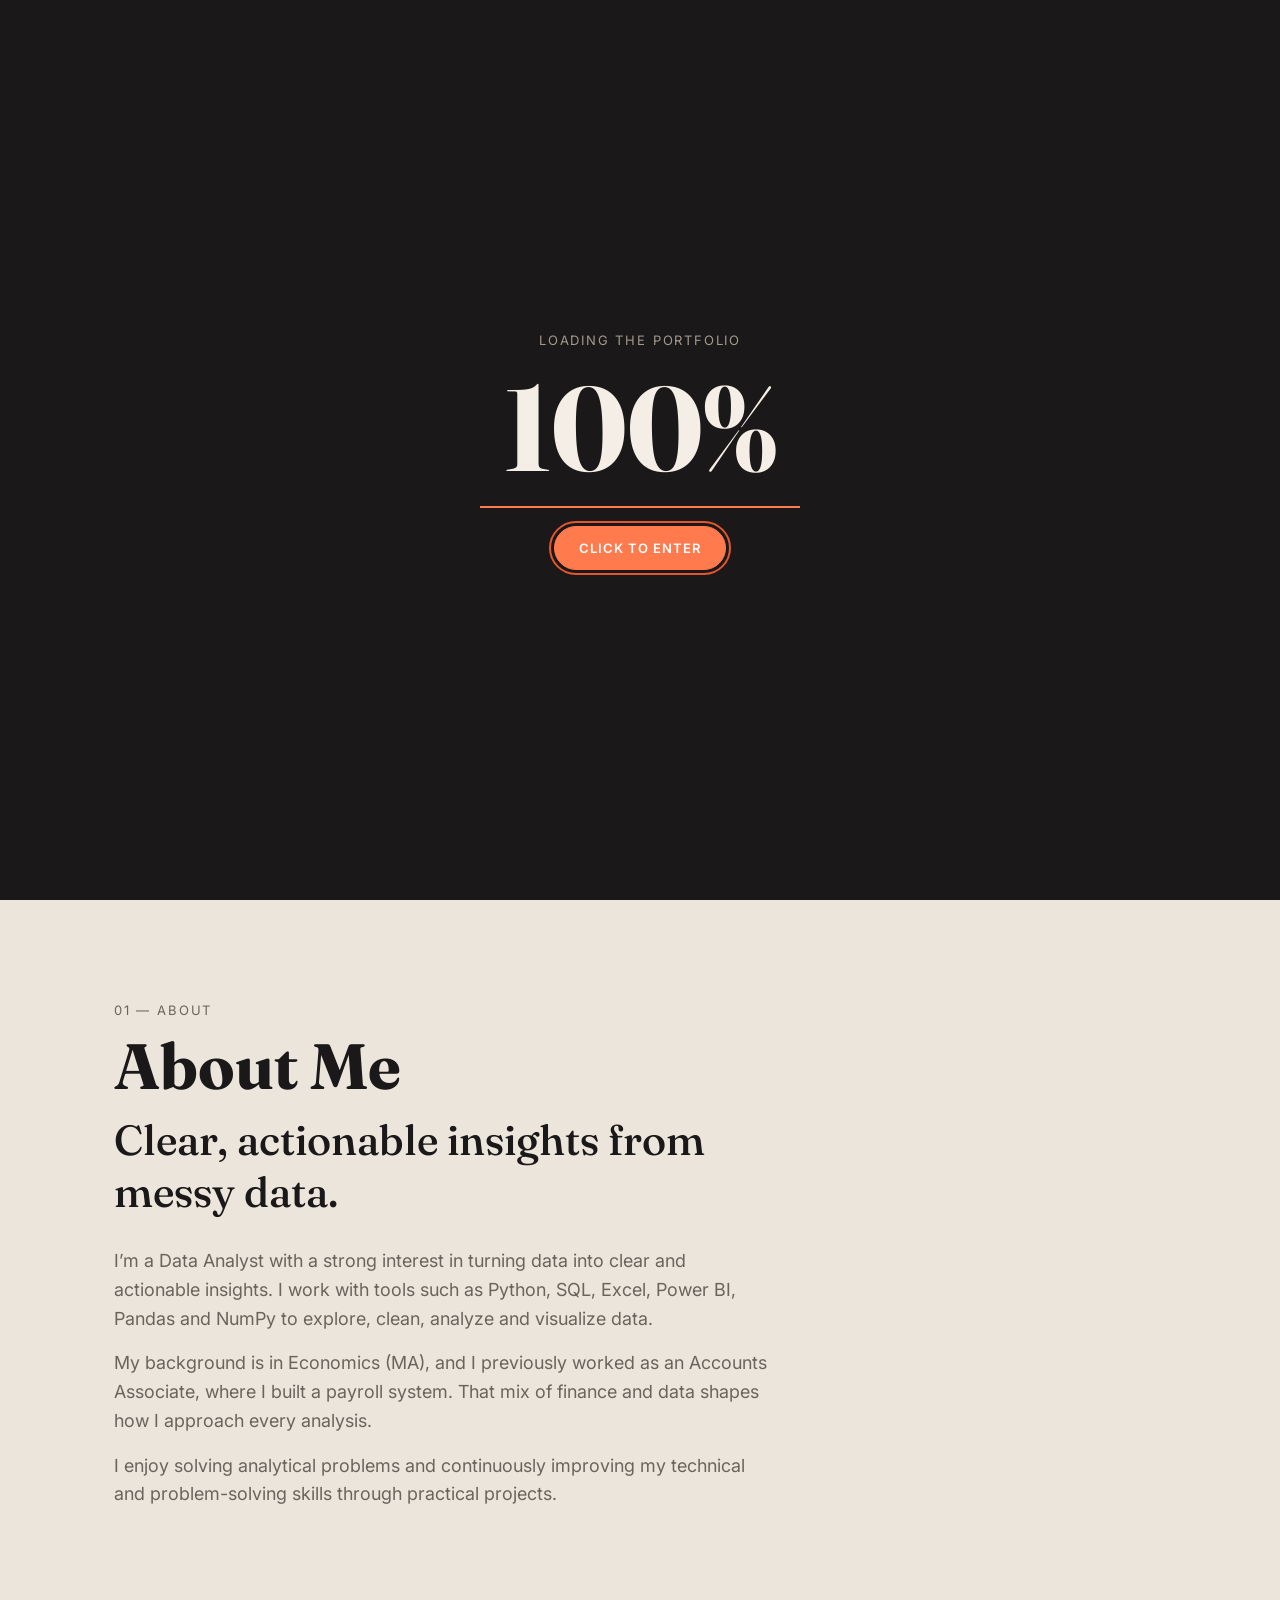
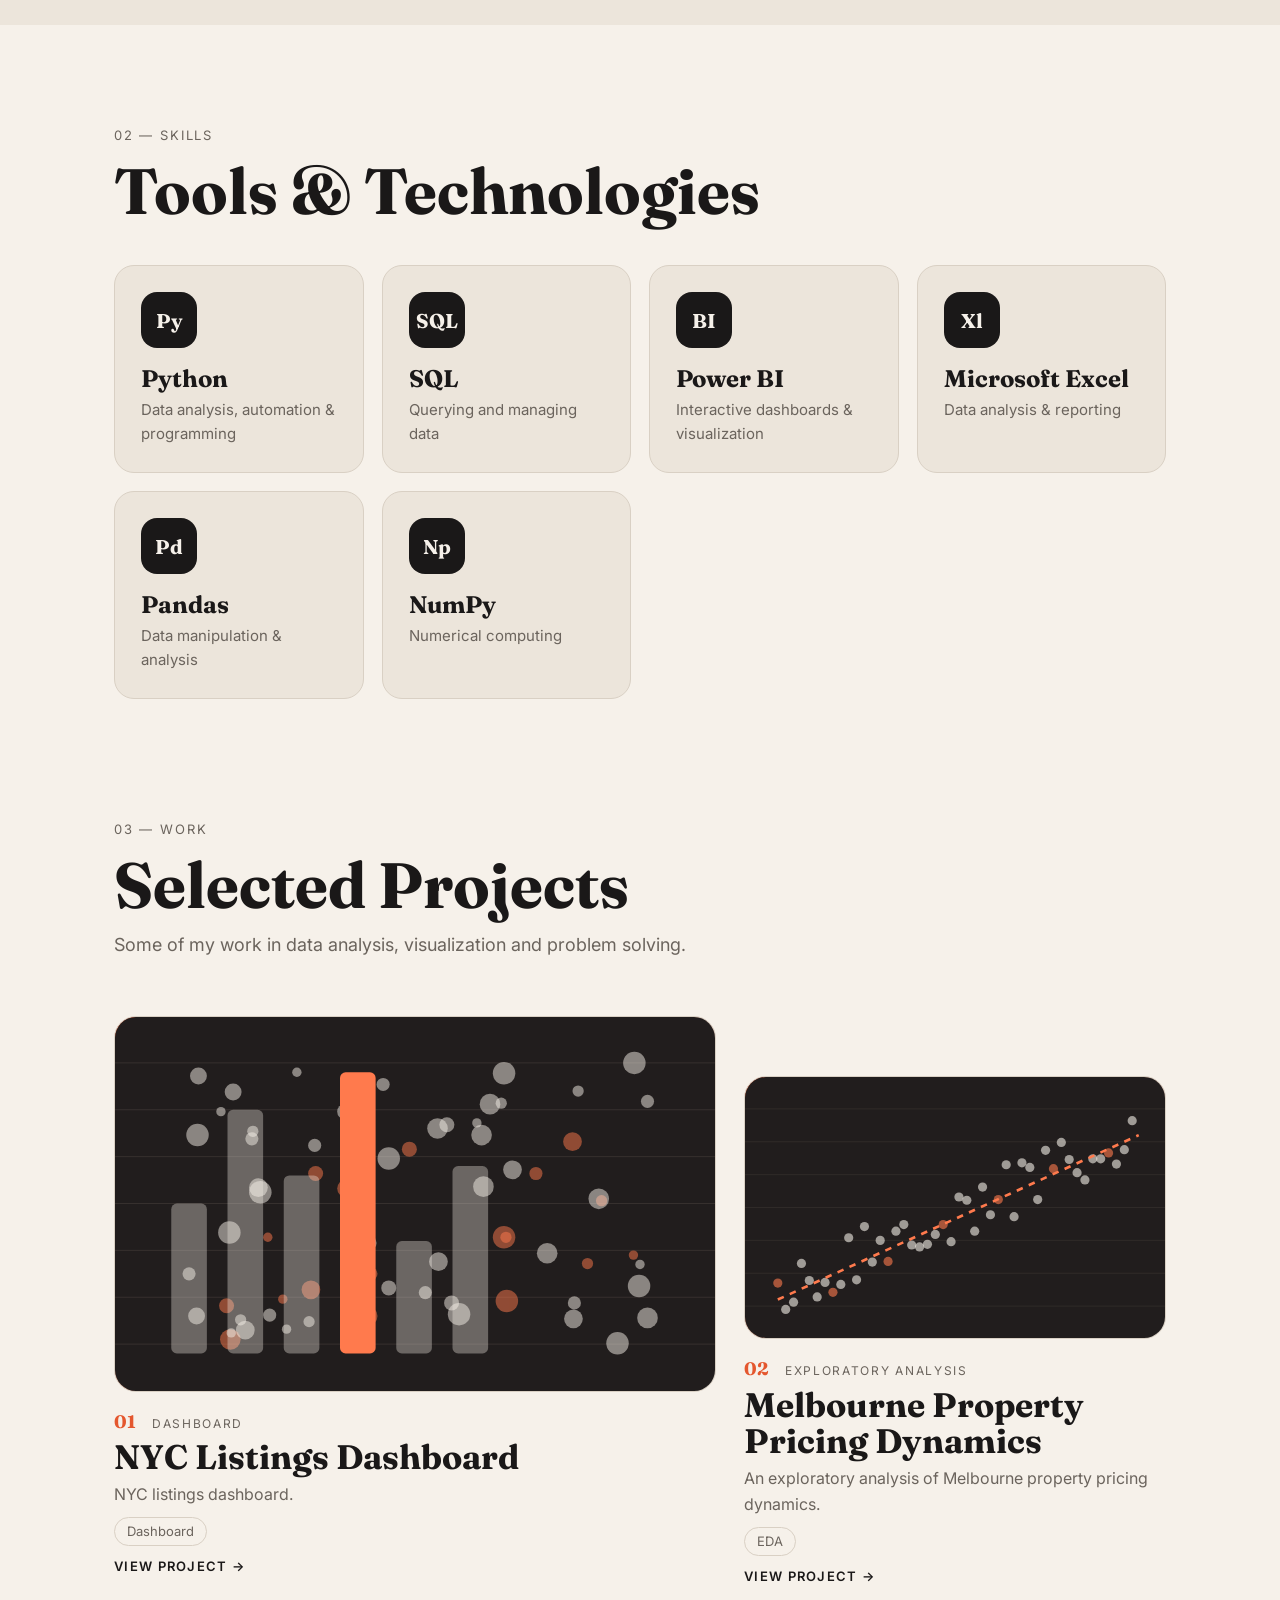
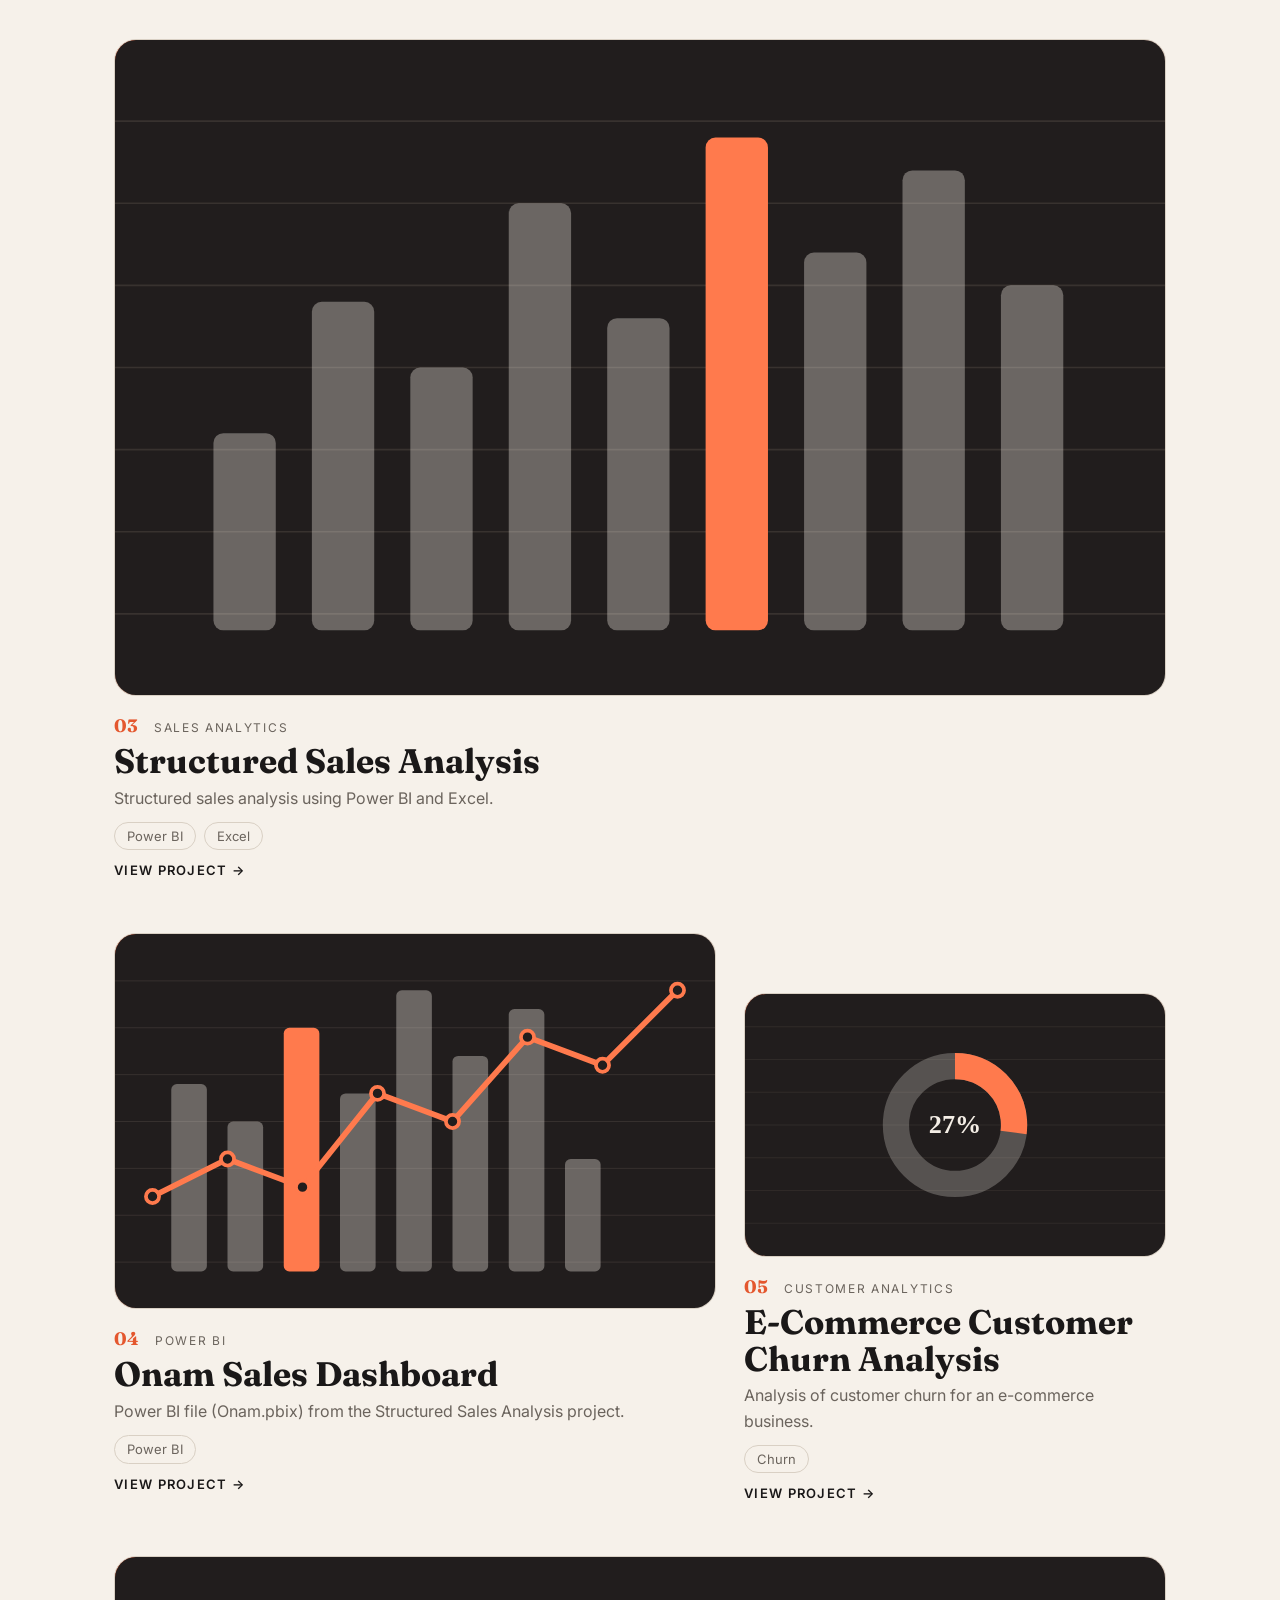
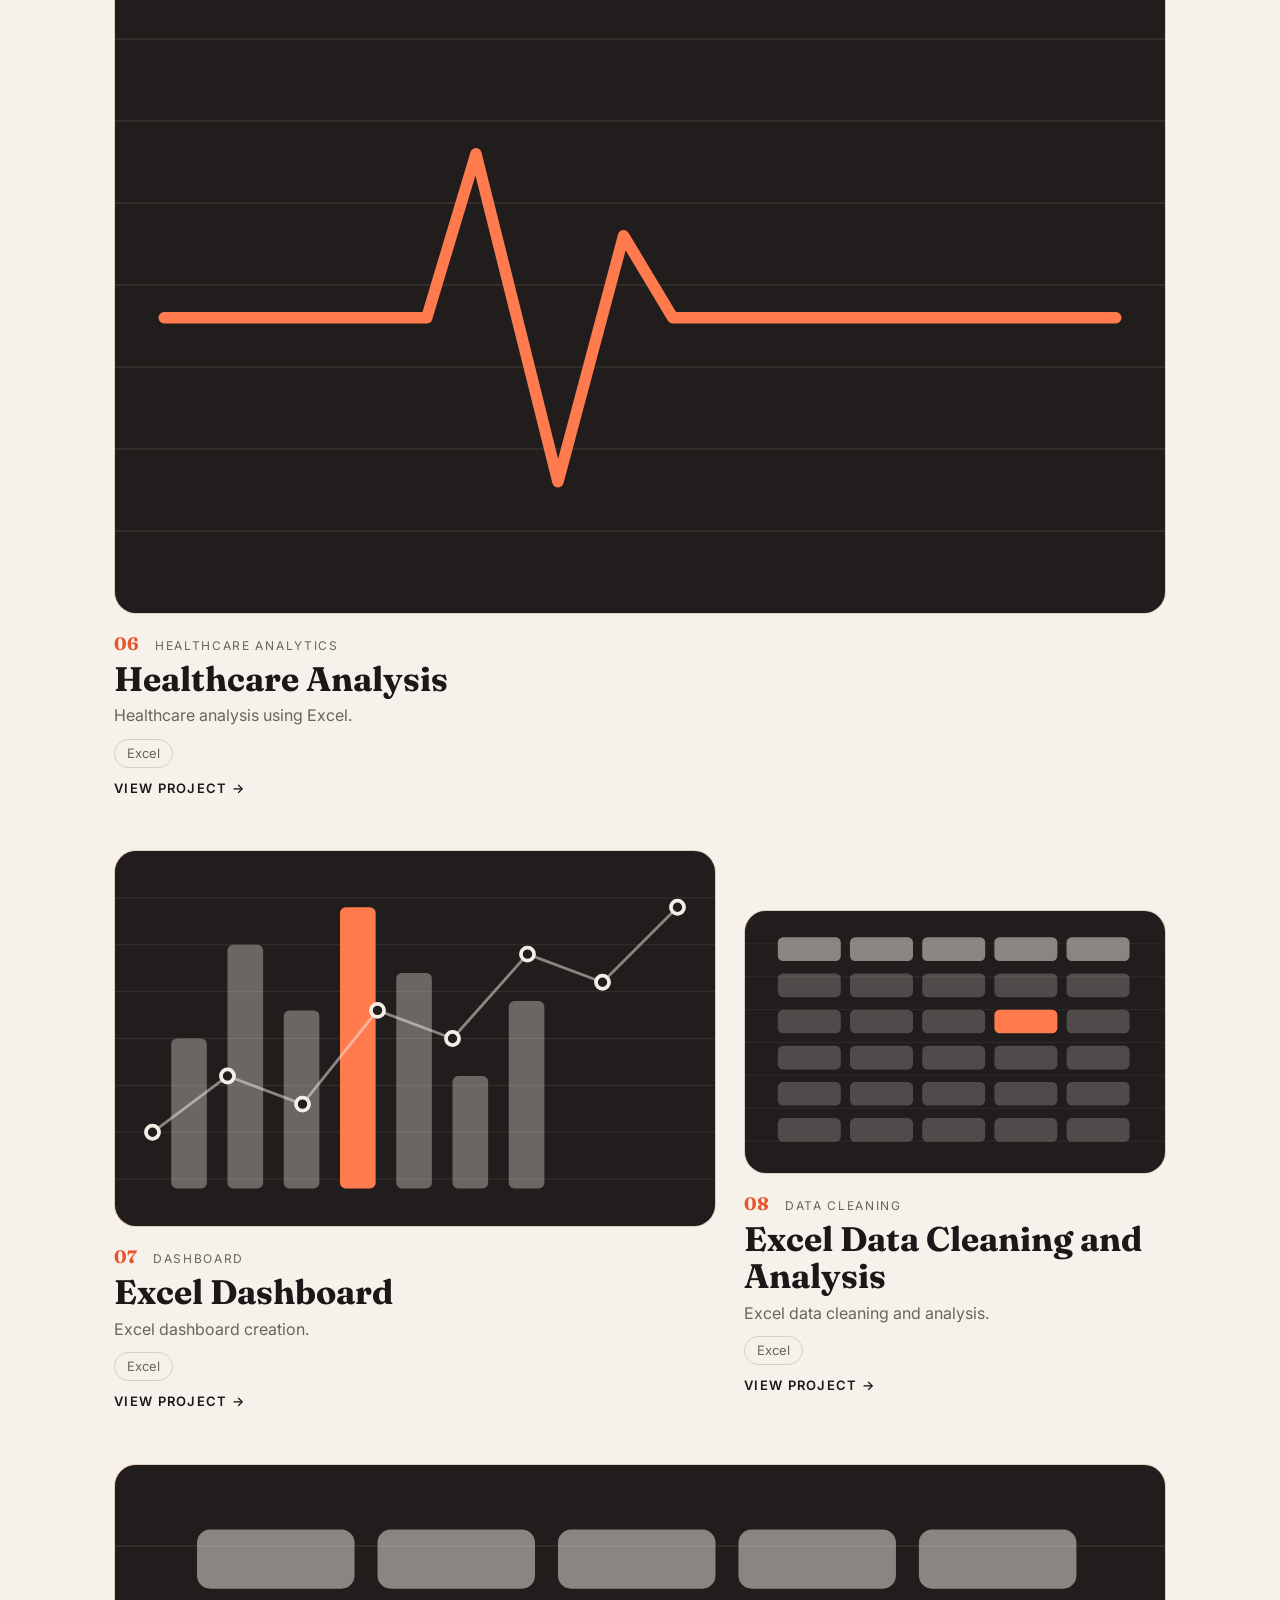
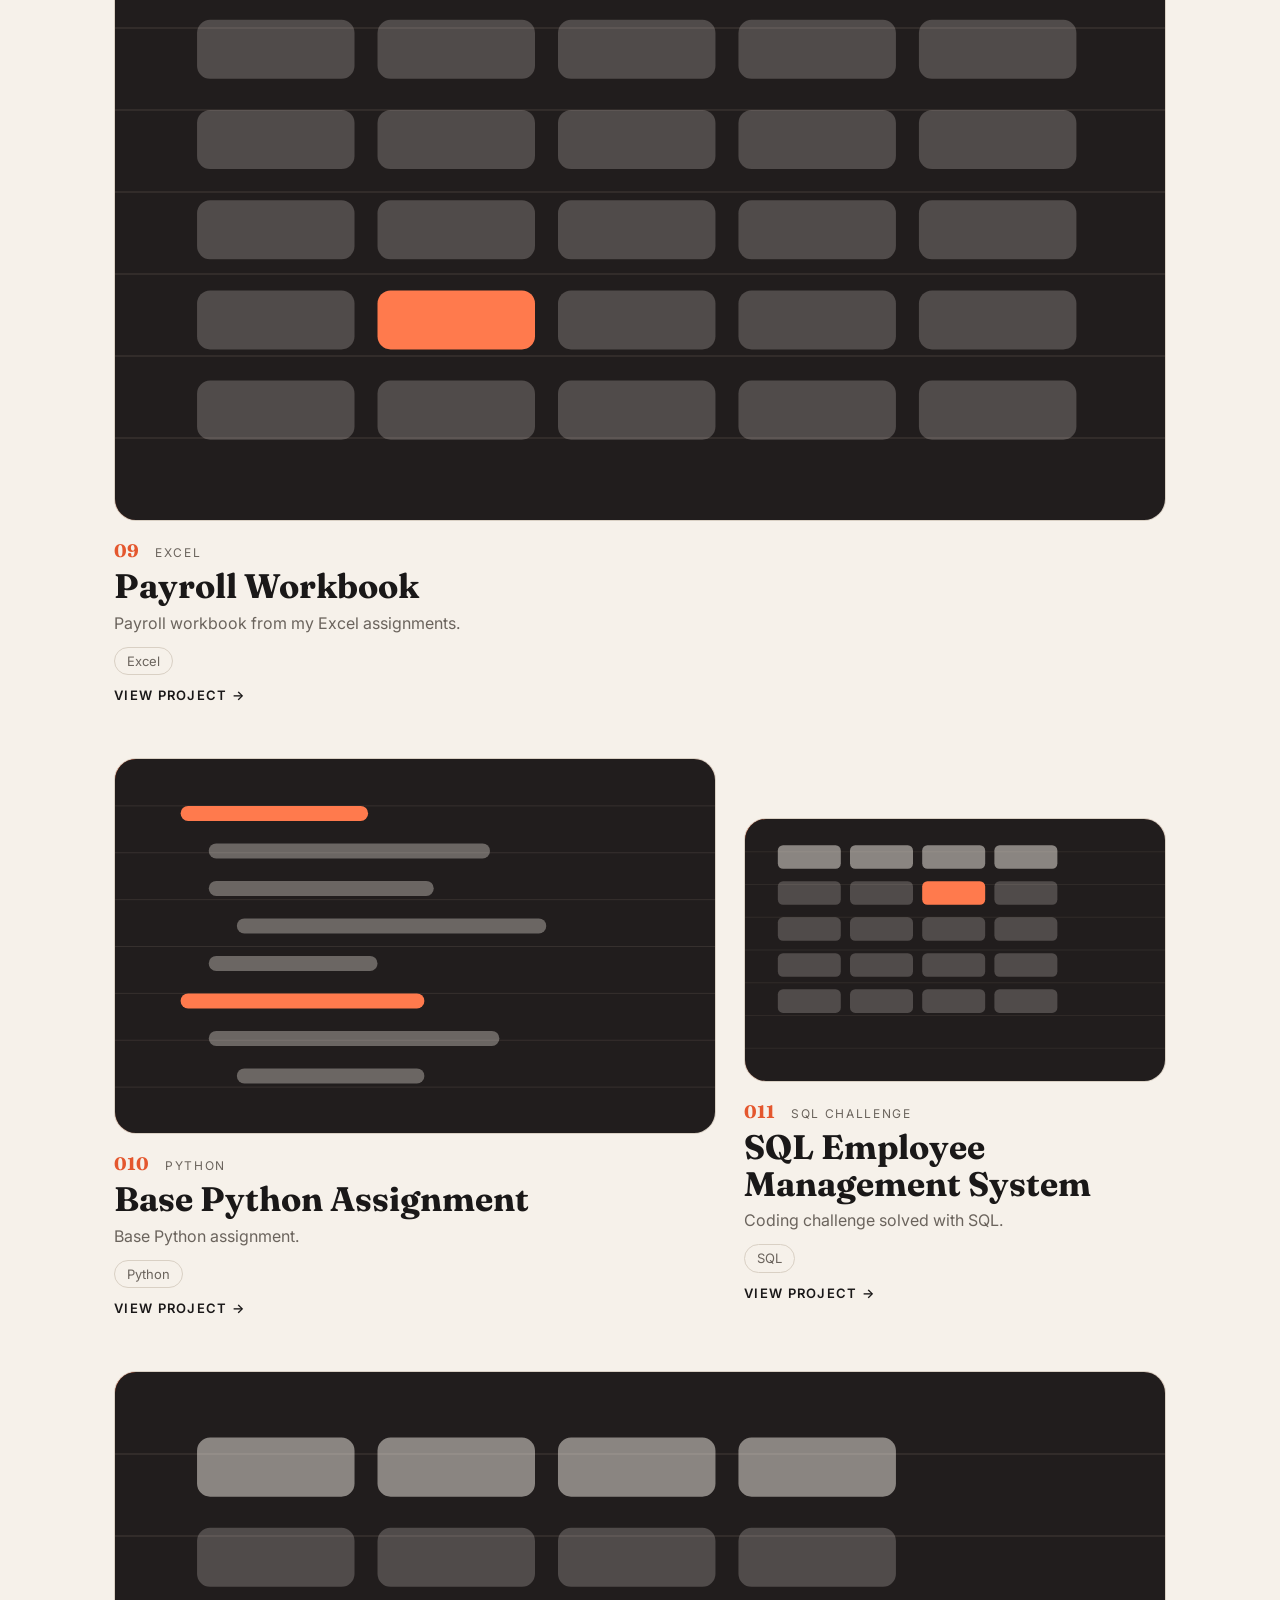
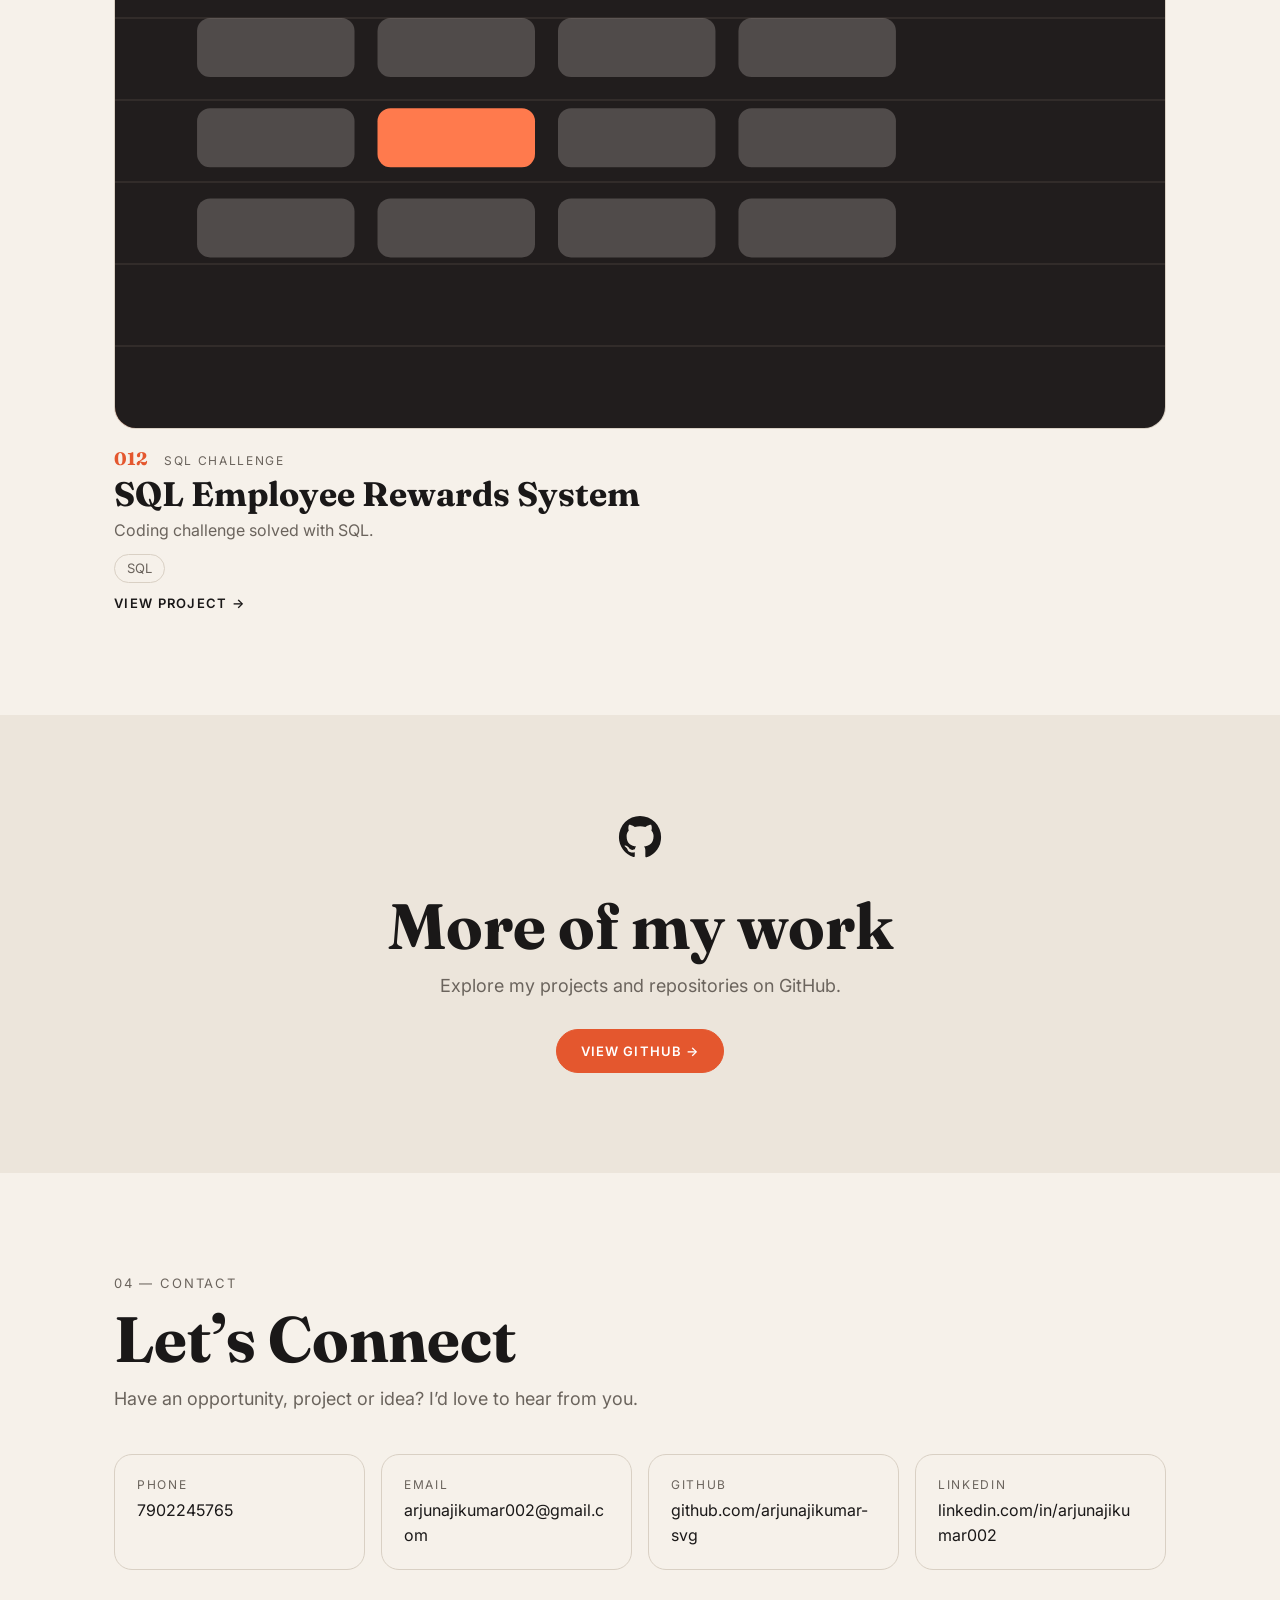
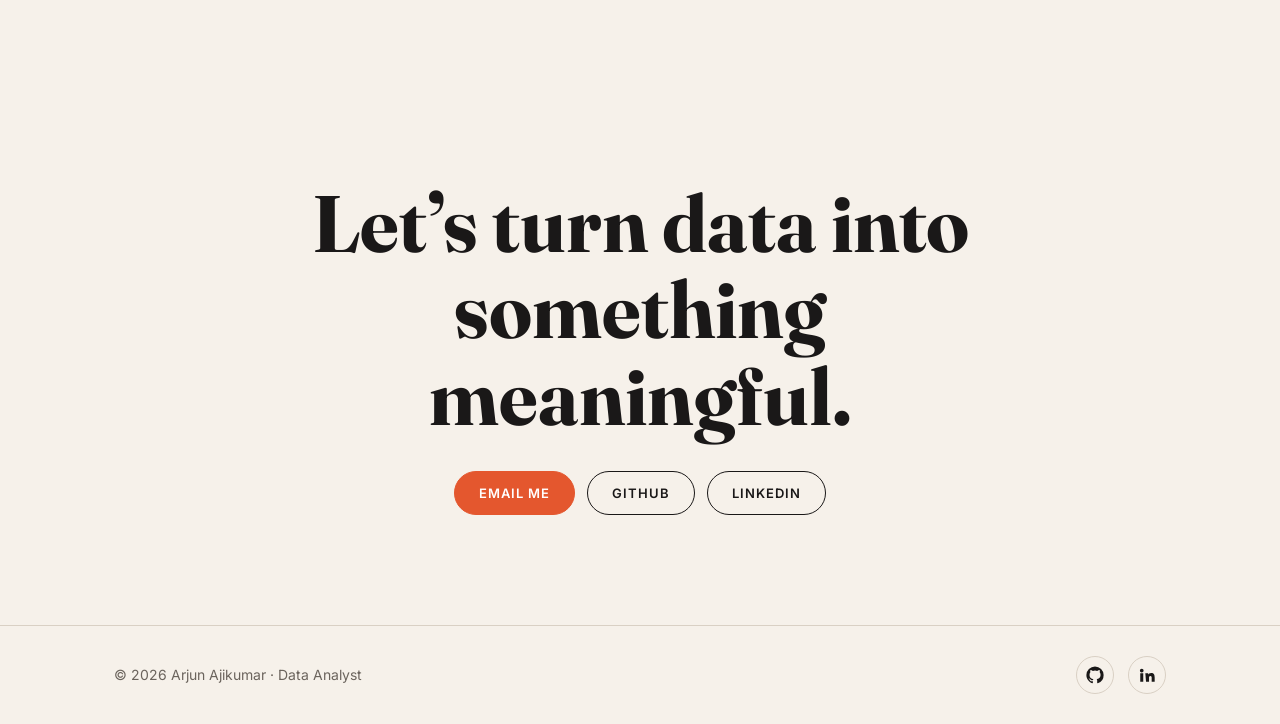
==== index.html @ b13728b6 "Add files via upload" ====
<!DOCTYPE html>
<html lang="en">
<head>
<meta charset="utf-8">
<meta name="viewport" content="width=device-width, initial-scale=1, viewport-fit=cover">
<title>Arjun Ajikumar — Data Analyst</title>
<meta name="description" content="Arjun Ajikumar is a Data Analyst turning data into meaningful insights with Python, SQL, Power BI, Excel, Pandas and NumPy.">
<meta property="og:title" content="Arjun Ajikumar — Data Analyst">
<meta property="og:description" content="Turning data into meaningful insights and smarter decisions.">
<meta property="og:type" content="profile">
<meta name="theme-color" content="#1A1818">
<link rel="stylesheet" href="https://fonts.googleapis.com/css2?family=Fraunces:opsz,wght@9..144,500;9..144,700&family=Inter:wght@400;500;600&display=swap">
<link rel="stylesheet" href="css/style.css">
</head>
<body>
<a class="skip" href="#main">Skip to content</a>

<div id="loader" role="status">
  <div class="eyebrow" style="color:#a39a8f">Loading the portfolio</div>
  <div class="pct"><span id="pct">0</span>%</div>
  <div class="bar"><i id="bar"></i></div>
  <button class="btn" id="enter" type="button">Click to enter</button>
</div>

<header class="top" id="hd">
  <a class="logo" href="#home" aria-label="Arjun Ajikumar, home">AA<b>.</b></a>
  <nav class="dn" aria-label="Main">
    <a href="#home">Home</a><a href="#about">About</a><a href="#skills">Skills</a><a href="#projects">Projects</a><a href="#contact">Contact</a>
  </nav>
  <button class="menu-btn" id="mOpen" aria-expanded="false" aria-controls="menu">Menu</button>
</header>

<div id="menu" aria-hidden="true">
  <button class="menu-btn mc" id="mClose">Close</button>
  <nav aria-label="Mobile">
    <a href="#home">Home</a><a href="#about">About</a><a href="#skills">Skills</a><a href="#projects">Projects</a><a href="#contact">Contact</a>
  </nav>
  <div class="mt">Local time <span id="lt">—</span> · Open to opportunities</div>
</div>

<main id="main">
<section class="hero wrap" id="home">
  <div>
    <span class="tag"><i class="dot"></i>Open to opportunities</span>
    <h1>ARJUN<br>AJIKUMAR</h1>
    <div class="role">DATA ANALYST</div>
    <div class="tl">Turning data into meaningful insights and smarter decisions.</div>
    <p class="in">I’m Arjun Ajikumar, a passionate Data Analyst focused on transforming raw data into meaningful insights. I enjoy working with data, discovering patterns, creating visualizations, and solving real-world problems using analytical tools and Python.</p>
    <div class="cta-row"><a class="btn p" href="#projects">View my projects</a><a class="btn" href="#contact">Let’s connect</a></div>
  </div>
  <div class="ph" id="ph"><div class="img" id="phimg" role="img" aria-label="Profile photo of Arjun Ajikumar">AA</div></div>
</section>

<section class="sec about" id="about"><div class="wrap rv">
  <div class="eyebrow">01 — About</div>
  <h2>About Me</h2>
  <div class="big">Clear, actionable insights from messy data.</div>
  <p>I’m a Data Analyst with a strong interest in turning data into clear and actionable insights. I work with tools such as Python, SQL, Excel, Power BI, Pandas and NumPy to explore, clean, analyze and visualize data.</p>
  <p>My background is in Economics (MA), and I previously worked as an Accounts Associate, where I built a payroll system. That mix of finance and data shapes how I approach every analysis.</p>
  <p>I enjoy solving analytical problems and continuously improving my technical and problem-solving skills through practical projects.</p>
</div></section>

<section class="sec" id="skills"><div class="wrap">
  <div class="rv"><div class="eyebrow">02 — Skills</div><h2>Tools &amp; Technologies</h2></div>
  <div class="grid">
    <article class="tool rv"><div class="ic">Py</div><h3>Python</h3><p>Data analysis, automation &amp; programming</p></article>
    <article class="tool rv"><div class="ic">SQL</div><h3>SQL</h3><p>Querying and managing data</p></article>
    <article class="tool rv"><div class="ic">BI</div><h3>Power BI</h3><p>Interactive dashboards &amp; visualization</p></article>
    <article class="tool rv"><div class="ic">Xl</div><h3>Microsoft Excel</h3><p>Data analysis &amp; reporting</p></article>
    <article class="tool rv"><div class="ic">Pd</div><h3>Pandas</h3><p>Data manipulation &amp; analysis</p></article>
    <article class="tool rv"><div class="ic">Np</div><h3>NumPy</h3><p>Numerical computing</p></article>
  </div>
</div></section>

<section class="sec" id="projects" style="padding-top:20px"><div class="wrap">
  <div class="rv"><div class="eyebrow">03 — Work</div><h2>Selected Projects</h2><p class="sub">Some of my work in data analysis, visualization and problem solving.</p></div>
  <div class="projects" id="pgrid"></div>
</div></section>

<section class="sec gh" id="github"><div class="wrap rv">
  <svg viewBox="0 0 24 24" aria-hidden="true"><path d="M12 .5A11.5 11.5 0 0 0 .5 12c0 5.08 3.29 9.39 7.86 10.91.58.1.79-.25.79-.56v-2c-3.2.7-3.88-1.37-3.88-1.37-.52-1.33-1.28-1.69-1.28-1.69-1.05-.71.08-.7.08-.7 1.16.08 1.77 1.19 1.77 1.19 1.03 1.77 2.7 1.26 3.36.96.1-.75.4-1.26.73-1.55-2.55-.29-5.24-1.28-5.24-5.69 0-1.26.45-2.28 1.19-3.09-.12-.29-.52-1.46.11-3.05 0 0 .97-.31 3.17 1.18a11 11 0 0 1 5.77 0c2.2-1.49 3.17-1.18 3.17-1.18.63 1.59.23 2.76.11 3.05.74.81 1.19 1.83 1.19 3.09 0 4.42-2.7 5.39-5.26 5.68.41.36.78 1.06.78 2.14v3.17c0 .31.21.67.8.56A11.5 11.5 0 0 0 23.5 12 11.5 11.5 0 0 0 12 .5z"/></svg>
  <h2>More of my work</h2>
  <p class="sub">Explore my projects and repositories on GitHub.</p>
  <a class="btn p" data-gh target="_blank" rel="noopener" href="#">View GitHub →</a>
</div></section>

<section class="sec" id="contact"><div class="wrap">
  <div class="rv"><div class="eyebrow">04 — Contact</div><h2>Let’s Connect</h2><p class="sub">Have an opportunity, project or idea? I’d love to hear from you.</p></div>
  <div class="clist rv">
    <a href="tel:+917902245765"><small>Phone</small>7902245765</a>
    <a href="mailto:arjunajikumar002@gmail.com"><small>Email</small>arjunajikumar002@gmail.com</a>
    <a data-gh target="_blank" rel="noopener" href="#"><small>GitHub</small><span data-ghtxt>GitHub profile</span></a>
    <a data-li target="_blank" rel="noopener" href="#"><small>LinkedIn</small><span data-litxt>LinkedIn profile</span></a>
  </div>
</div></section>

<section class="big-cta wrap rv">
  <h2>Let’s turn data into something meaningful.</h2>
  <div class="cta-row"><a class="btn p" href="mailto:arjunajikumar002@gmail.com">Email me</a><a class="btn" data-gh target="_blank" rel="noopener" href="#">GitHub</a><a class="btn" data-li target="_blank" rel="noopener" href="#">LinkedIn</a></div>
</section>
</main>

<footer><div class="wrap">
  <span>© 2026 Arjun Ajikumar · Data Analyst</span>
  <div class="soc">
    <a data-gh target="_blank" rel="noopener" href="#" aria-label="GitHub"><svg viewBox="0 0 24 24" aria-hidden="true"><path d="M12 .5A11.5 11.5 0 0 0 .5 12c0 5.08 3.29 9.39 7.86 10.91.58.1.79-.25.79-.56v-2c-3.2.7-3.88-1.37-3.88-1.37-.52-1.33-1.28-1.69-1.28-1.69-1.05-.71.08-.7.08-.7 1.16.08 1.77 1.19 1.77 1.19 1.03 1.77 2.7 1.26 3.36.96.1-.75.4-1.26.73-1.55-2.55-.29-5.24-1.28-5.24-5.69 0-1.26.45-2.28 1.19-3.09-.12-.29-.52-1.46.11-3.05 0 0 .97-.31 3.17 1.18a11 11 0 0 1 5.77 0c2.2-1.49 3.17-1.18 3.17-1.18.63 1.59.23 2.76.11 3.05.74.81 1.19 1.83 1.19 3.09 0 4.42-2.7 5.39-5.26 5.68.41.36.78 1.06.78 2.14v3.17c0 .31.21.67.8.56A11.5 11.5 0 0 0 23.5 12 11.5 11.5 0 0 0 12 .5z"/></svg></a>
    <a data-li target="_blank" rel="noopener" href="#" aria-label="LinkedIn"><svg viewBox="0 0 24 24" aria-hidden="true"><path d="M4.98 3.5a2.5 2.5 0 1 1 0 5 2.5 2.5 0 0 1 0-5zM3 9.75h4V21H3zM9.75 9.75h3.83v1.54h.06c.53-1 1.84-2.07 3.79-2.07 4.05 0 4.8 2.67 4.8 6.13V21h-4v-4.9c0-1.17 0-2.67-1.63-2.67-1.63 0-1.88 1.27-1.88 2.58V21h-4z"/></svg></a>
  </div>
</div></footer>

<script src="js/config.js"></script>
<script src="js/main.js"></script>
</body>
</html>
---- css/style.css ----
:root{--bg:#f6f1ea;--bg2:#ece5db;--fg:#1a1818;--mute:#6b645d;--line:#d9d0c4;--acc:#e4572e;--serif:"Fraunces",Georgia,serif;--sans:"Inter",system-ui,-apple-system,"Segoe UI",sans-serif;box-sizing:border-box;padding-top:env(safe-area-inset-top,0px);padding-bottom:env(safe-area-inset-bottom,0px)}
@media(prefers-color-scheme:dark){:root:not([data-theme="light"]){--bg:#1a1818;--bg2:#242020;--fg:#f4eee6;--mute:#a39a8f;--line:#38322f;--acc:#ff7a4d}}
:root[data-theme="dark"]{--bg:#1a1818;--bg2:#242020;--fg:#f4eee6;--mute:#a39a8f;--line:#38322f;--acc:#ff7a4d}
*,*::before,*::after{box-sizing:border-box}
html{height:100%;scroll-behavior:smooth;scroll-padding-top:calc(env(safe-area-inset-top,0px) + 70px)}
body{margin:0;background:var(--bg);color:var(--fg);font:400 16px/1.6 var(--sans);-webkit-font-smoothing:antialiased}
body::before{content:"";position:fixed;inset:0 0 auto;height:env(safe-area-inset-top,0px);background:var(--bg);z-index:60}
a{color:inherit;text-decoration:none}
h1,h2,h3{font-family:var(--serif);font-weight:700;line-height:1.08;margin:0}
.wrap{max-width:1100px;margin:0 auto;padding:0 24px}
.skip{position:absolute;left:-999px;top:8px;background:var(--acc);color:#fff;padding:8px 14px;border-radius:8px;z-index:300}
.skip:focus{left:8px}
:focus-visible{outline:2px solid var(--acc);outline-offset:3px}
.btn{display:inline-flex;align-items:center;gap:8px;padding:13px 24px;border-radius:99px;border:1px solid var(--fg);font:600 13px var(--sans);letter-spacing:.08em;text-transform:uppercase;cursor:pointer;background:transparent;color:var(--fg);transition:.25s}
.btn.p{background:var(--acc);border-color:var(--acc);color:#fff}
.btn:hover{transform:translateY(-2px)}
.eyebrow{font-size:13px;letter-spacing:.14em;text-transform:uppercase;color:var(--mute)}
.sec{padding:100px 0}
.sec h2{font-size:clamp(34px,6vw,64px);margin:10px 0 12px}
.sub{color:var(--mute);max-width:56ch;font-size:18px;margin:0}
/* loader */
#loader{position:fixed;inset:0;background:#1a1818;color:#f4eee6;z-index:200;display:flex;flex-direction:column;align-items:center;justify-content:center;gap:18px;transition:transform .9s cubic-bezier(.77,0,.18,1)}
#loader.out{transform:translateY(-100%)}
#loader .pct{font:700 clamp(56px,14vw,120px)/1 var(--serif)}
#loader .bar{width:min(320px,70vw);height:2px;background:#38322f}
#loader .bar i{display:block;height:100%;width:0;background:#ff7a4d}
#enter{opacity:0;pointer-events:none;transition:.4s;background:#ff7a4d;border-color:#ff7a4d;color:#fff}
#enter.on{opacity:1;pointer-events:auto}
/* nav */
header.top{position:fixed;top:env(safe-area-inset-top,0px);left:0;right:0;z-index:50;display:flex;justify-content:space-between;align-items:center;padding:16px 24px;transition:.3s}
header.top.sc{background:color-mix(in srgb,var(--bg) 82%,transparent);backdrop-filter:blur(12px);border-bottom:1px solid var(--line)}
.logo{font:700 24px var(--serif)}.logo b{color:var(--acc)}
.dn{display:flex;gap:28px;font-size:14px;font-weight:500}
.dn a{position:relative;padding:4px 0}
.dn a::after{content:"";position:absolute;left:0;bottom:0;height:2px;width:0;background:var(--acc);transition:.3s}
.dn a:hover::after{width:100%}
.menu-btn{display:none;background:none;border:1px solid var(--line);color:var(--fg);border-radius:99px;padding:8px 18px;font:600 14px var(--sans);cursor:pointer}
#menu{position:fixed;inset:0;background:var(--bg2);z-index:70;display:flex;flex-direction:column;justify-content:center;padding:80px 24px;clip-path:circle(0 at 100% 0);transition:clip-path .7s cubic-bezier(.77,0,.18,1);visibility:hidden}
#menu.open{clip-path:circle(150% at 100% 0);visibility:visible}
#menu nav{display:flex;flex-direction:column;gap:4px}
#menu nav a{font:700 clamp(38px,10vw,64px)/1.15 var(--serif);transition:.25s}
#menu nav a:hover{color:var(--acc);padding-left:12px}
#menu .mc{position:absolute;top:calc(env(safe-area-inset-top,0px) + 16px);right:24px;display:inline-block}
#menu .mt{margin-top:32px;color:var(--mute);font-size:14px}
@media(max-width:760px){.dn{display:none}.menu-btn{display:inline-block}}
/* hero */
.hero{min-height:100svh;display:grid;grid-template-columns:1.15fr .85fr;gap:40px;align-items:center;padding-top:110px;padding-bottom:60px}
.hero .tag{display:inline-block;border:1px solid var(--line);border-radius:99px;padding:6px 14px;font-size:13px;color:var(--mute);margin-bottom:22px}
.dot{display:inline-block;width:8px;height:8px;border-radius:50%;background:#3ecf6e;margin-right:8px;box-shadow:0 0 0 4px rgba(62,207,110,.2)}
.hero h1{font-size:clamp(44px,8.5vw,96px);letter-spacing:-.02em}
.hero .role{font:600 14px var(--sans);letter-spacing:.3em;color:var(--acc);margin:16px 0 18px}
.hero .tl{font:500 clamp(20px,3vw,28px)/1.3 var(--serif);max-width:24ch;margin-bottom:16px}
.hero p.in{color:var(--mute);max-width:52ch;margin:0 0 28px}
.cta-row{display:flex;gap:12px;flex-wrap:wrap}
.ph{justify-self:center;width:min(380px,78vw);aspect-ratio:1;border-radius:50%;padding:10px;border:1px solid var(--line);position:relative;will-change:transform}
.ph::after{content:"";position:absolute;inset:-16px;border-radius:50%;border:1px dashed var(--acc);opacity:.5;animation:spin 40s linear infinite}
.ph .img{width:100%;height:100%;border-radius:50%;overflow:hidden;background:radial-gradient(circle at 50% 30%,var(--acc),transparent 75%),var(--bg2);display:flex;align-items:center;justify-content:center;font:700 clamp(70px,16vw,130px) var(--serif);box-shadow:0 30px 60px -30px rgba(0,0,0,.4)}
.ph img{width:100%;height:100%;object-fit:cover;display:block}
@keyframes spin{to{transform:rotate(360deg)}}
@media(max-width:860px){.hero{grid-template-columns:1fr;text-align:center;padding-top:100px}.hero .tl,.hero p.in{margin-left:auto;margin-right:auto}.cta-row{justify-content:center}.ph{order:-1;width:min(260px,64vw)}}
/* about */
.about{background:var(--bg2)}
.about .big{font:500 clamp(24px,4vw,42px)/1.25 var(--serif);max-width:26ch;margin:14px 0 28px}
.about p{color:var(--mute);max-width:60ch;font-size:18px;margin:0 0 16px}
/* tools */
.grid{display:grid;grid-template-columns:repeat(auto-fit,minmax(230px,1fr));gap:18px;margin-top:40px}
.tool{border:1px solid var(--line);border-radius:20px;padding:26px;background:var(--bg2);transition:.35s;position:relative;overflow:hidden}
.tool:hover{transform:translateY(-8px);border-color:var(--acc);box-shadow:0 24px 40px -24px rgba(0,0,0,.35)}
.tool .ic{width:56px;height:56px;border-radius:16px;background:var(--fg);color:var(--bg);display:flex;align-items:center;justify-content:center;font:700 20px var(--serif);margin-bottom:18px;transition:.35s}
.tool:hover .ic{background:var(--acc);color:#fff;transform:rotate(-8deg) scale(1.06)}
.tool h3{font-size:24px}.tool p{color:var(--mute);margin:6px 0 0;font-size:15px}
/* projects */
.projects{display:grid;grid-template-columns:repeat(12,1fr);gap:50px 28px;margin-top:56px}
.pj{grid-column:span 6;display:block}
.pj:nth-child(3n+1){grid-column:span 7}.pj:nth-child(3n+2){grid-column:span 5;margin-top:60px}.pj:nth-child(3n){grid-column:span 12}
.pj .th{aspect-ratio:16/10;border-radius:22px;overflow:hidden;position:relative;background:linear-gradient(135deg,var(--acc),transparent 80%),var(--bg2);border:1px solid var(--line);transition:transform .4s}
.pj:hover .th{transform:translateY(-6px)}
.pj .th img{width:100%;height:100%;object-fit:cover;transition:transform .6s}
.pj:hover .th img{transform:scale(1.06)}
.pj .ov{position:absolute;inset:0;background:rgba(26,24,24,.55);color:#fff;display:flex;align-items:center;justify-content:center;font:600 14px var(--sans);letter-spacing:.12em;text-transform:uppercase;opacity:0;transition:.3s}
.pj:hover .ov,.pj:focus-visible .ov{opacity:1}
.pj .meta{display:flex;gap:16px;align-items:baseline;margin-top:18px}
.pj .no{font:700 18px var(--serif);color:var(--acc)}
.pj .cat{font-size:12px;letter-spacing:.14em;text-transform:uppercase;color:var(--mute)}
.pj h3{font-size:clamp(24px,3.4vw,34px);margin:6px 0}
.pj p{color:var(--mute);margin:0 0 10px;max-width:54ch}
.tags{display:flex;gap:8px;flex-wrap:wrap}
.tags span{border:1px solid var(--line);border-radius:99px;padding:3px 12px;font-size:13px;color:var(--mute)}
.pj .go{display:inline-flex;gap:8px;align-items:center;margin-top:12px;font:600 13px var(--sans);letter-spacing:.1em;text-transform:uppercase}
.empty{grid-column:1/-1;border:1px dashed var(--line);border-radius:22px;padding:50px 28px;text-align:center;color:var(--mute)}
@media(max-width:760px){.projects{gap:44px}.pj,.pj:nth-child(n){grid-column:1/-1;margin-top:0}}
/* github + contact */
.gh{background:var(--bg2);text-align:center}
.gh .sub{margin:0 auto 28px}
.gh svg,.soc svg{width:44px;height:44px;fill:currentColor;margin-bottom:14px}
.clist{display:grid;grid-template-columns:repeat(auto-fit,minmax(230px,1fr));gap:16px;margin-top:40px}
.clist a{border:1px solid var(--line);border-radius:18px;padding:20px 22px;transition:.3s;display:block;word-break:break-word}
.clist a:hover{border-color:var(--acc);transform:translateY(-4px)}
.clist small{display:block;font-size:12px;letter-spacing:.14em;text-transform:uppercase;color:var(--mute);margin-bottom:4px}
.big-cta{text-align:center;padding:110px 0}
.big-cta h2{font-size:clamp(36px,7vw,80px);max-width:14ch;margin:0 auto 32px}
.big-cta .cta-row{justify-content:center}
footer{border-top:1px solid var(--line);padding:30px 0;font-size:14px;color:var(--mute)}
footer .wrap{display:flex;justify-content:space-between;align-items:center;gap:14px;flex-wrap:wrap}
footer .soc{display:flex;gap:14px}
footer .soc a{display:inline-flex;width:38px;height:38px;border:1px solid var(--line);border-radius:50%;align-items:center;justify-content:center;color:var(--fg);transition:.25s}
footer .soc a:hover{background:var(--acc);border-color:var(--acc);color:#fff}
footer .soc svg{width:18px;height:18px;margin:0}
.rv{opacity:0;transform:translateY(26px);transition:opacity .8s,transform .8s}
.rv.in{opacity:1;transform:none}
.hid{display:none!important}
@media(prefers-reduced-motion:reduce){*{animation:none!important;transition:none!important;scroll-behavior:auto!important}.rv{opacity:1;transform:none}}
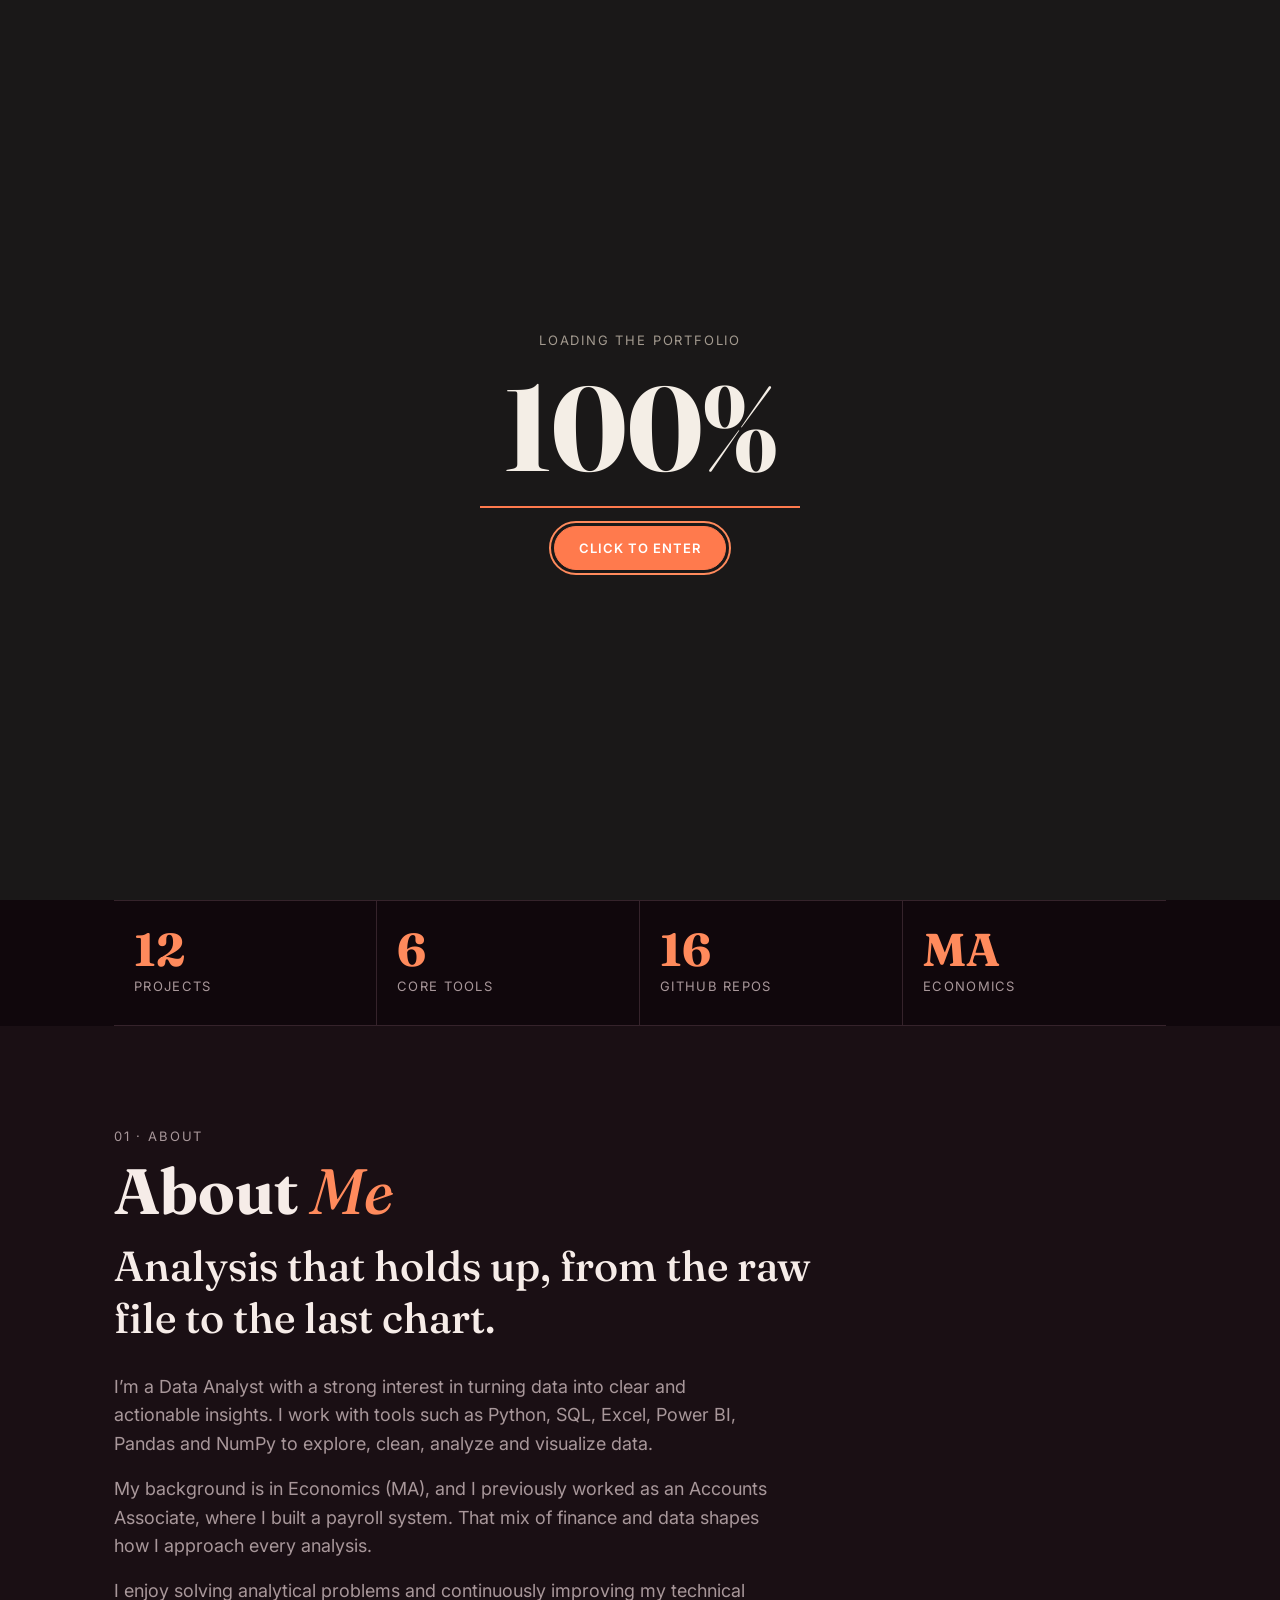
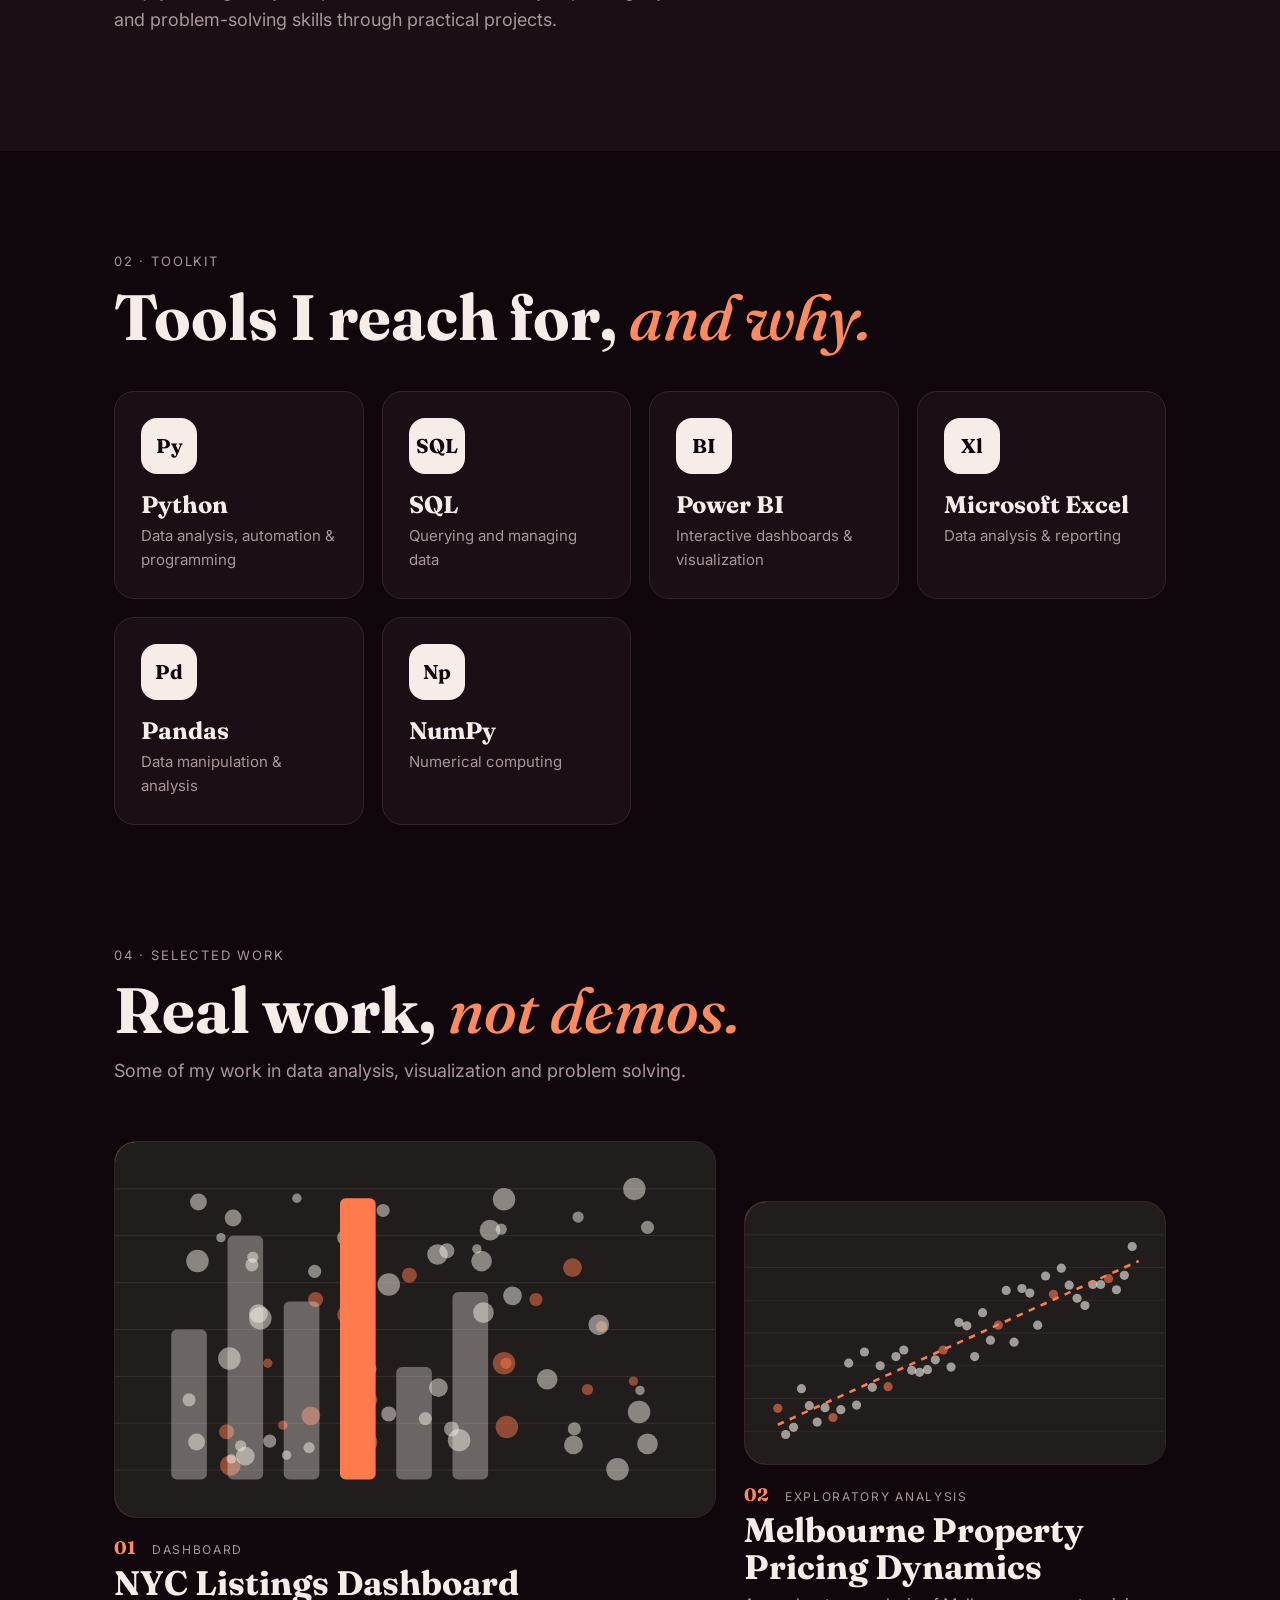
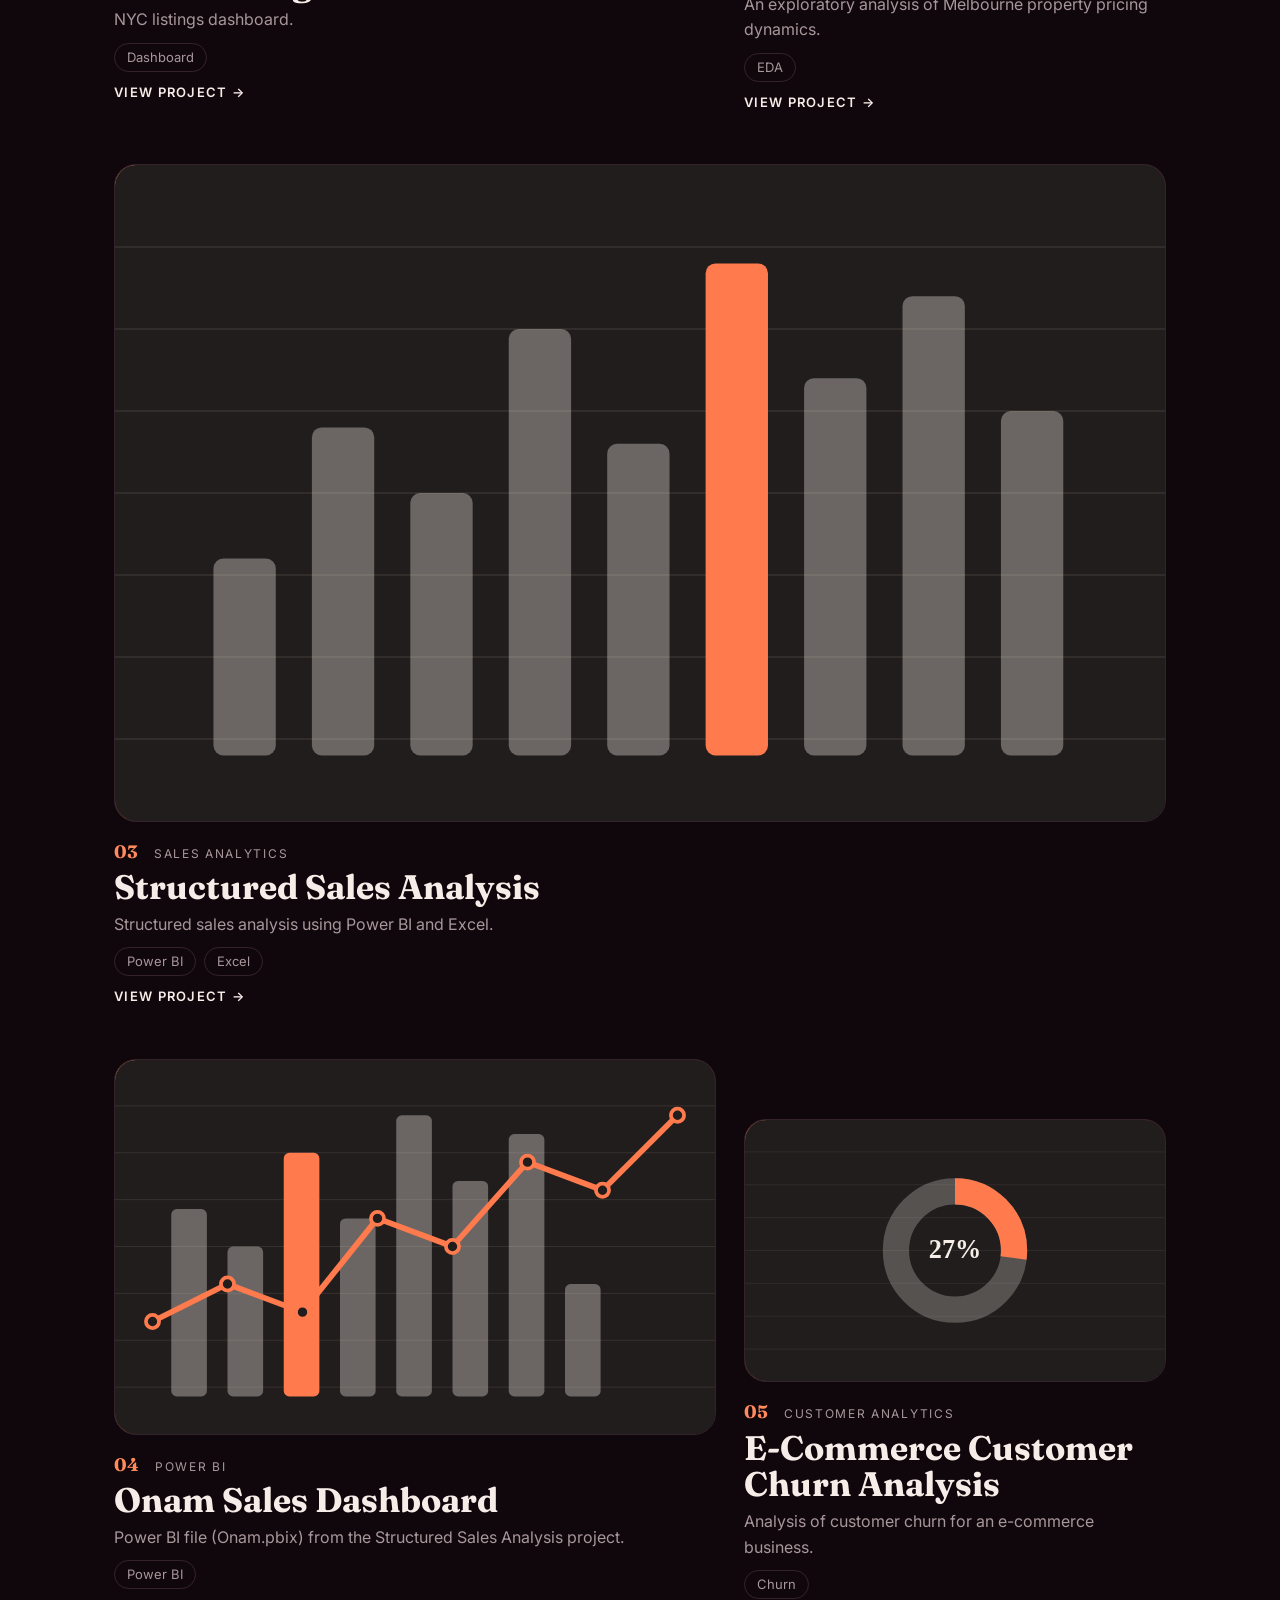
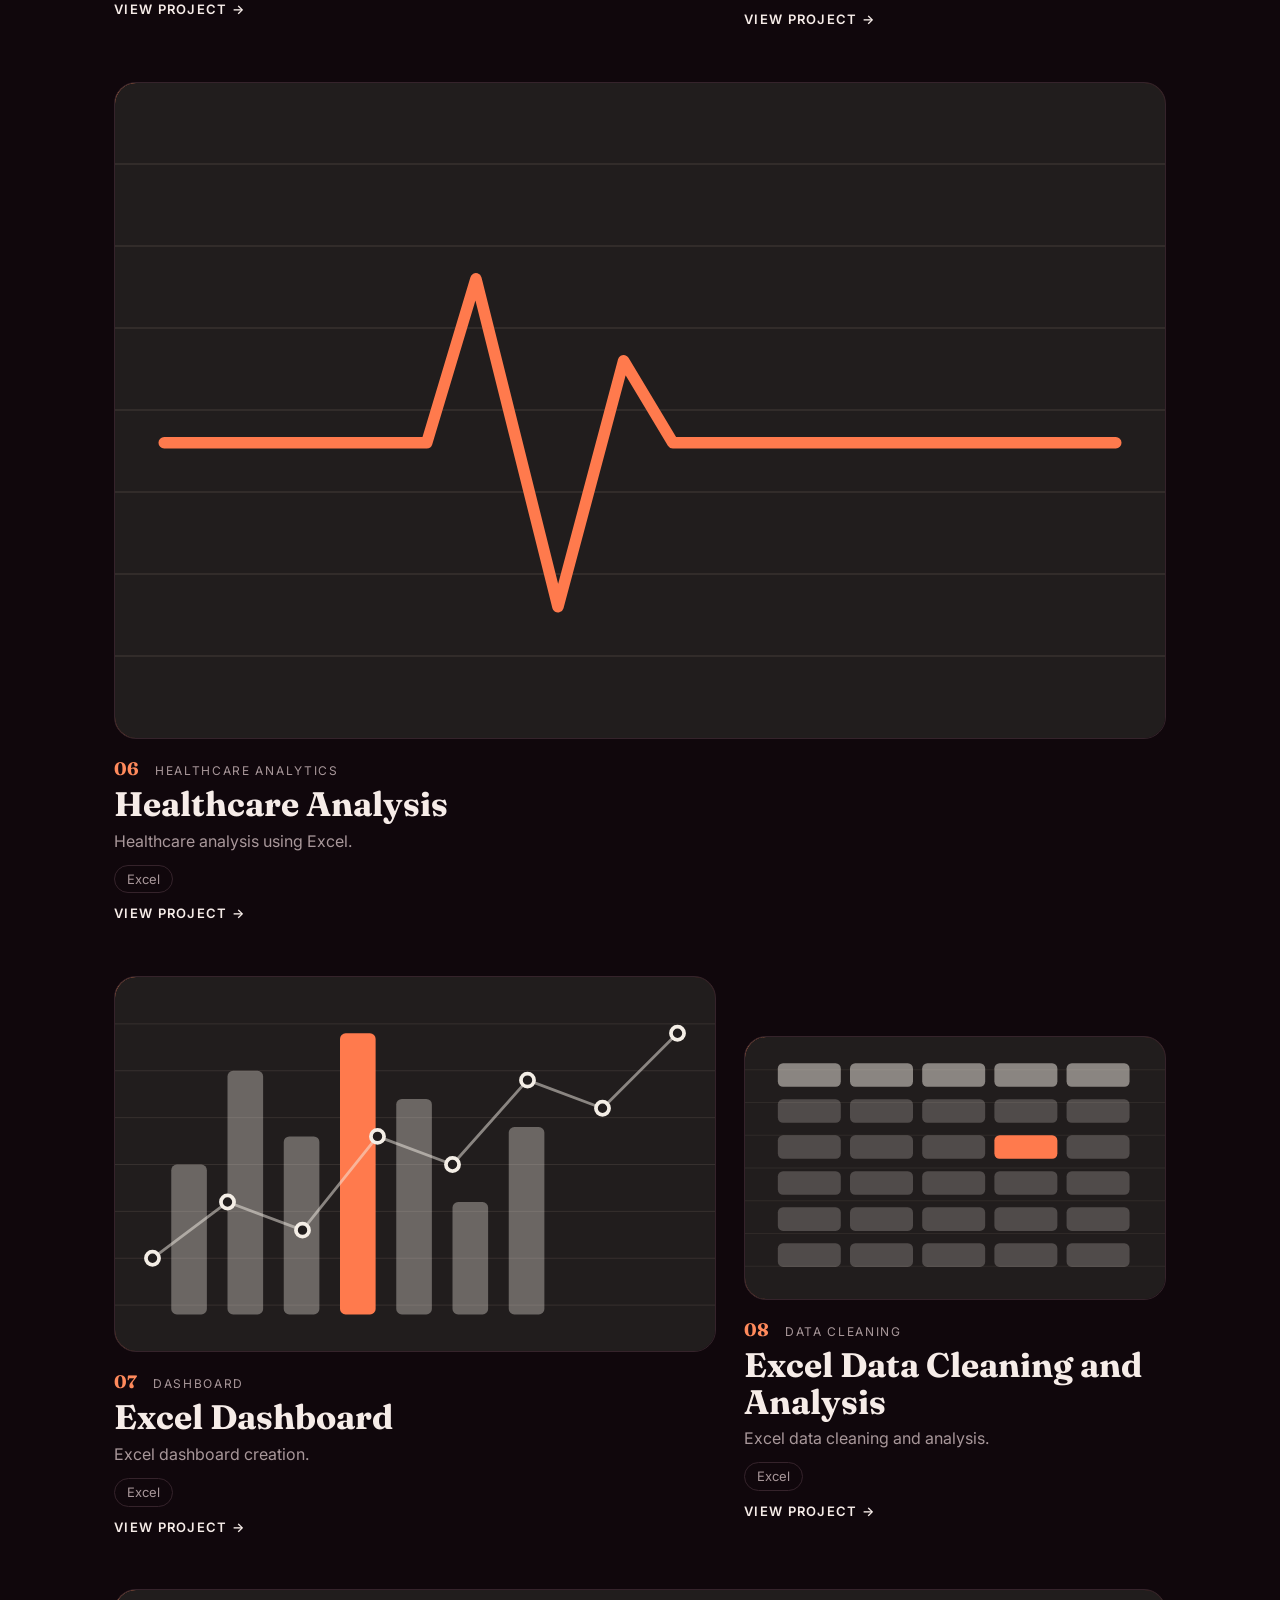
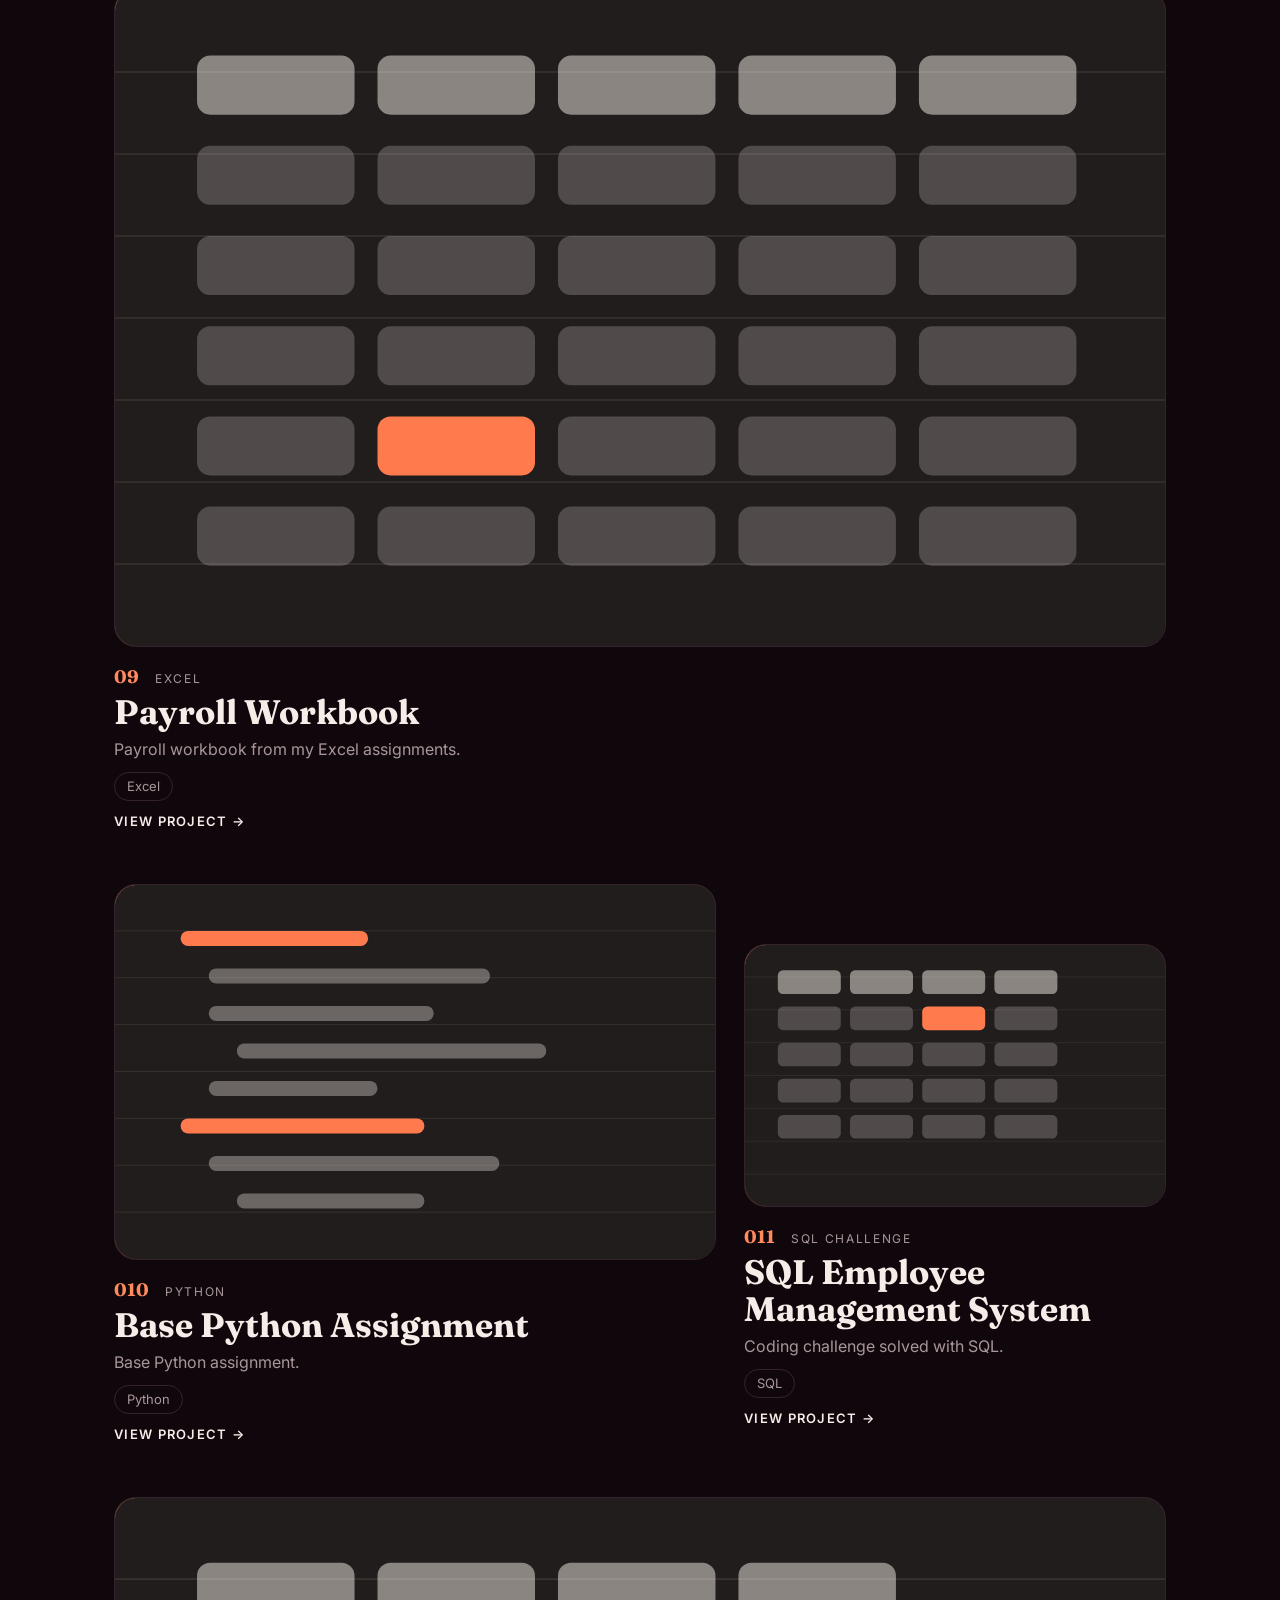
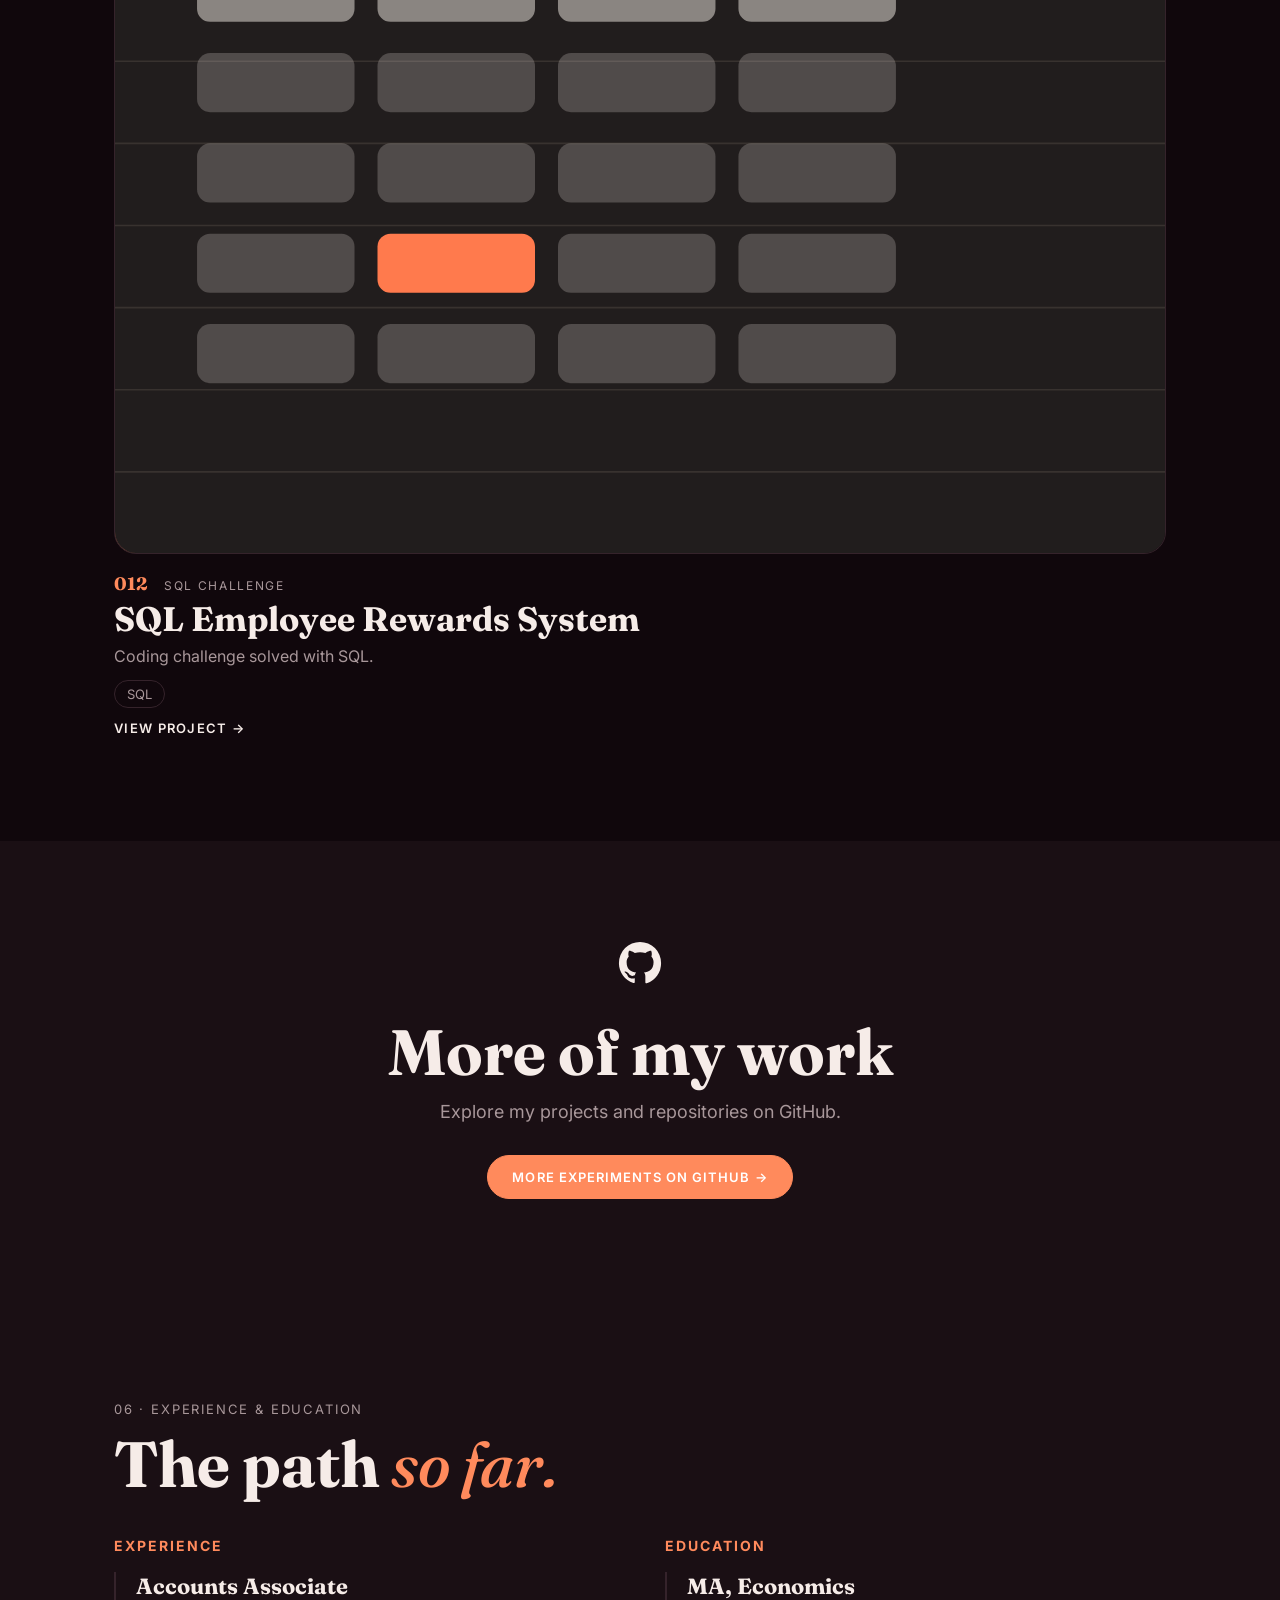
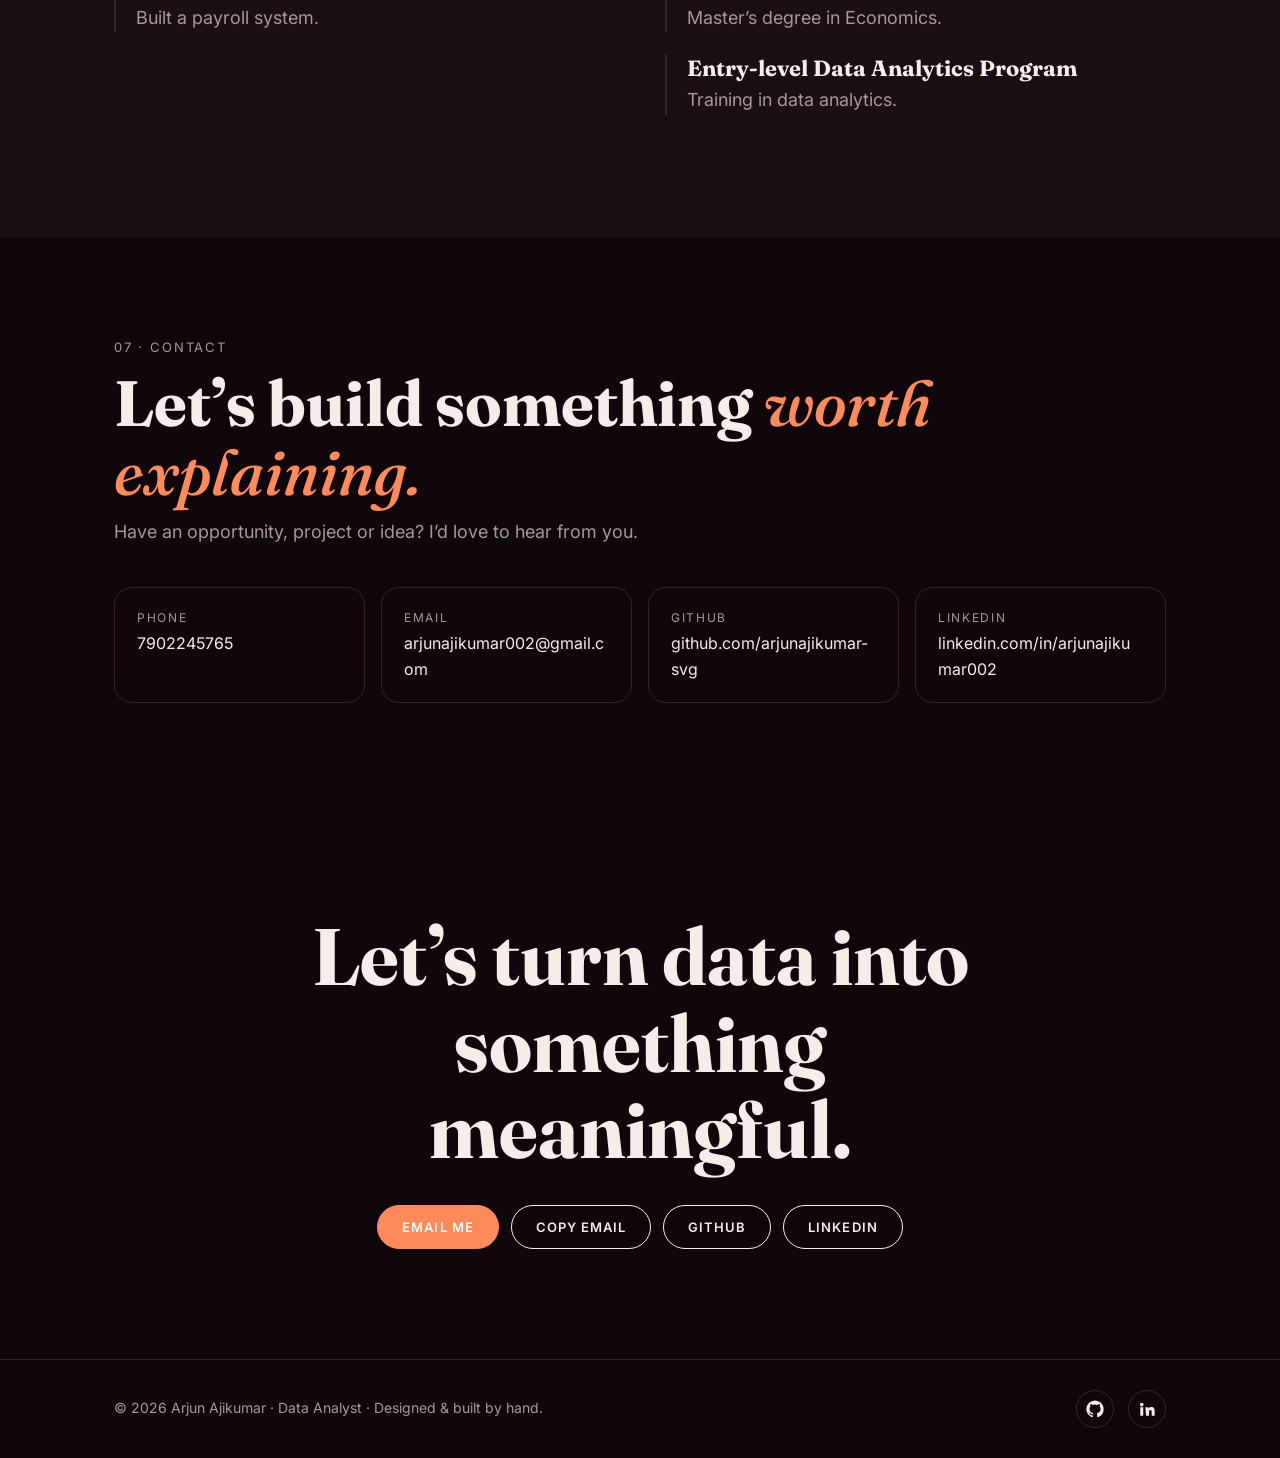
==== commit 58a1ec2f: "Add files via upload" ====
--- a/index.html
+++ b/index.html
@@ -8,7 +8,7 @@
 <meta property="og:title" content="Arjun Ajikumar — Data Analyst">
 <meta property="og:description" content="Turning data into meaningful insights and smarter decisions.">
 <meta property="og:type" content="profile">
-<meta name="theme-color" content="#1A1818">
+<meta name="theme-color" content="#10070C">
 <link rel="stylesheet" href="https://fonts.googleapis.com/css2?family=Fraunces:opsz,wght@9..144,500;9..144,700&family=Inter:wght@400;500;600&display=swap">
 <link rel="stylesheet" href="css/style.css">
 </head>
@@ -25,7 +25,7 @@
 <header class="top" id="hd">
   <a class="logo" href="#home" aria-label="Arjun Ajikumar, home">AA<b>.</b></a>
   <nav class="dn" aria-label="Main">
-    <a href="#home">Home</a><a href="#about">About</a><a href="#skills">Skills</a><a href="#projects">Projects</a><a href="#contact">Contact</a>
+    <a href="#home">Home</a><a href="#about">About</a><a href="#skills">Skills</a><a href="#projects">Projects</a><a href="#experience">Experience</a><a href="#contact">Contact</a>
   </nav>
   <button class="menu-btn" id="mOpen" aria-expanded="false" aria-controls="menu">Menu</button>
 </header>
@@ -33,7 +33,7 @@
 <div id="menu" aria-hidden="true">
   <button class="menu-btn mc" id="mClose">Close</button>
   <nav aria-label="Mobile">
-    <a href="#home">Home</a><a href="#about">About</a><a href="#skills">Skills</a><a href="#projects">Projects</a><a href="#contact">Contact</a>
+    <a href="#home">Home</a><a href="#about">About</a><a href="#skills">Skills</a><a href="#projects">Projects</a><a href="#experience">Experience</a><a href="#contact">Contact</a>
   </nav>
   <div class="mt">Local time <span id="lt">—</span> · Open to opportunities</div>
 </div>
@@ -41,27 +41,28 @@
 <main id="main">
 <section class="hero wrap" id="home">
   <div>
-    <span class="tag"><i class="dot"></i>Open to opportunities</span>
-    <h1>ARJUN<br>AJIKUMAR</h1>
+    <span class="tag"><i class="dot"></i>Data · Insights · Visualization</span>
+    <h1>Arjun<br>Ajikumar<em>.</em></h1>
     <div class="role">DATA ANALYST</div>
     <div class="tl">Turning data into meaningful insights and smarter decisions.</div>
-    <p class="in">I’m Arjun Ajikumar, a passionate Data Analyst focused on transforming raw data into meaningful insights. I enjoy working with data, discovering patterns, creating visualizations, and solving real-world problems using analytical tools and Python.</p>
+    <p class="in">I turn raw data into <em style="color:var(--acc)">meaningful insights</em>: cleaning, analysing and visualising it with Python, SQL, Power BI and Excel. I enjoy working with data, discovering patterns, creating visualizations, and solving real-world problems using analytical tools and Python.</p>
     <div class="cta-row"><a class="btn p" href="#projects">View my projects</a><a class="btn" href="#contact">Let’s connect</a></div>
   </div>
-  <div class="ph" id="ph"><div class="img" id="phimg" role="img" aria-label="Profile photo of Arjun Ajikumar">AA</div></div>
+  <div class="ph" id="ph"><div class="img" id="phimg" role="img" aria-label="Profile photo of Arjun Ajikumar">AA</div><div class="fig">Fig. 01 · MA Economics · Data Analyst</div></div>
 </section>
+<div class="wrap"><div class="nums rv"><div><b>12</b><span>Projects</span></div><div><b>6</b><span>Core tools</span></div><div><b>16</b><span>GitHub repos</span></div><div><b>MA</b><span>Economics</span></div></div></div>
 
 <section class="sec about" id="about"><div class="wrap rv">
-  <div class="eyebrow">01 — About</div>
-  <h2>About Me</h2>
-  <div class="big">Clear, actionable insights from messy data.</div>
+  <div class="eyebrow">01 · About</div>
+  <h2>About <em>Me</em></h2>
+  <div class="big">Analysis that holds up, from the raw file to the last chart.</div>
   <p>I’m a Data Analyst with a strong interest in turning data into clear and actionable insights. I work with tools such as Python, SQL, Excel, Power BI, Pandas and NumPy to explore, clean, analyze and visualize data.</p>
   <p>My background is in Economics (MA), and I previously worked as an Accounts Associate, where I built a payroll system. That mix of finance and data shapes how I approach every analysis.</p>
   <p>I enjoy solving analytical problems and continuously improving my technical and problem-solving skills through practical projects.</p>
 </div></section>
 
 <section class="sec" id="skills"><div class="wrap">
-  <div class="rv"><div class="eyebrow">02 — Skills</div><h2>Tools &amp; Technologies</h2></div>
+  <div class="rv"><div class="eyebrow">02 · Toolkit</div><h2>Tools I reach for, <em>and why.</em></h2></div>
   <div class="grid">
     <article class="tool rv"><div class="ic">Py</div><h3>Python</h3><p>Data analysis, automation &amp; programming</p></article>
     <article class="tool rv"><div class="ic">SQL</div><h3>SQL</h3><p>Querying and managing data</p></article>
@@ -72,8 +73,14 @@
   </div>
 </div></section>
 
+<section class="sec log" id="log"><div class="wrap">
+  <div class="rv"><div class="eyebrow">03 · Commit log</div><h2>A year of building, <em>one square at a time.</em></h2></div>
+  <div class="hm" id="hm" aria-label="GitHub contribution graph"></div>
+  <div class="hs"><div><b id="hs1">—</b><span>Contributions</span></div><div><b id="hs2">—</b><span>Active days</span></div><div><b id="hs3">—</b><span>Longest streak</span></div></div>
+</div></section>
+
 <section class="sec" id="projects" style="padding-top:20px"><div class="wrap">
-  <div class="rv"><div class="eyebrow">03 — Work</div><h2>Selected Projects</h2><p class="sub">Some of my work in data analysis, visualization and problem solving.</p></div>
+  <div class="rv"><div class="eyebrow">04 · Selected work</div><h2>Real work, <em>not demos.</em></h2><p class="sub">Some of my work in data analysis, visualization and problem solving.</p></div>
   <div class="projects" id="pgrid"></div>
 </div></section>
 
@@ -81,11 +88,19 @@
   <svg viewBox="0 0 24 24" aria-hidden="true"><path d="M12 .5A11.5 11.5 0 0 0 .5 12c0 5.08 3.29 9.39 7.86 10.91.58.1.79-.25.79-.56v-2c-3.2.7-3.88-1.37-3.88-1.37-.52-1.33-1.28-1.69-1.28-1.69-1.05-.71.08-.7.08-.7 1.16.08 1.77 1.19 1.77 1.19 1.03 1.77 2.7 1.26 3.36.96.1-.75.4-1.26.73-1.55-2.55-.29-5.24-1.28-5.24-5.69 0-1.26.45-2.28 1.19-3.09-.12-.29-.52-1.46.11-3.05 0 0 .97-.31 3.17 1.18a11 11 0 0 1 5.77 0c2.2-1.49 3.17-1.18 3.17-1.18.63 1.59.23 2.76.11 3.05.74.81 1.19 1.83 1.19 3.09 0 4.42-2.7 5.39-5.26 5.68.41.36.78 1.06.78 2.14v3.17c0 .31.21.67.8.56A11.5 11.5 0 0 0 23.5 12 11.5 11.5 0 0 0 12 .5z"/></svg>
   <h2>More of my work</h2>
   <p class="sub">Explore my projects and repositories on GitHub.</p>
-  <a class="btn p" data-gh target="_blank" rel="noopener" href="#">View GitHub →</a>
+  <a class="btn p" data-gh target="_blank" rel="noopener" href="#">More experiments on GitHub →</a>
+</div></section>
+
+<section class="sec about" id="experience"><div class="wrap">
+  <div class="rv"><div class="eyebrow">06 · Experience &amp; education</div><h2>The path <em>so far.</em></h2></div>
+  <div class="two rv">
+    <div><h3>Experience</h3><div class="ent"><h4>Accounts Associate</h4><p>Built a payroll system.</p></div></div>
+    <div><h3>Education</h3><div class="ent"><h4>MA, Economics</h4><p>Master’s degree in Economics.</p></div><div class="ent"><h4>Entry-level Data Analytics Program</h4><p>Training in data analytics.</p></div></div>
+  </div>
 </div></section>
 
 <section class="sec" id="contact"><div class="wrap">
-  <div class="rv"><div class="eyebrow">04 — Contact</div><h2>Let’s Connect</h2><p class="sub">Have an opportunity, project or idea? I’d love to hear from you.</p></div>
+  <div class="rv"><div class="eyebrow">07 · Contact</div><h2>Let’s build something <em>worth explaining.</em></h2><p class="sub">Have an opportunity, project or idea? I’d love to hear from you.</p></div>
   <div class="clist rv">
     <a href="tel:+917902245765"><small>Phone</small>7902245765</a>
     <a href="mailto:arjunajikumar002@gmail.com"><small>Email</small>arjunajikumar002@gmail.com</a>
@@ -96,12 +111,12 @@
 
 <section class="big-cta wrap rv">
   <h2>Let’s turn data into something meaningful.</h2>
-  <div class="cta-row"><a class="btn p" href="mailto:arjunajikumar002@gmail.com">Email me</a><a class="btn" data-gh target="_blank" rel="noopener" href="#">GitHub</a><a class="btn" data-li target="_blank" rel="noopener" href="#">LinkedIn</a></div>
+  <div class="cta-row"><a class="btn p" href="mailto:arjunajikumar002@gmail.com">Email me</a><button class="btn" id="copy" type="button">Copy email</button><a class="btn" data-gh target="_blank" rel="noopener" href="#">GitHub</a><a class="btn" data-li target="_blank" rel="noopener" href="#">LinkedIn</a></div>
 </section>
 </main>
 
 <footer><div class="wrap">
-  <span>© 2026 Arjun Ajikumar · Data Analyst</span>
+  <span>© 2026 Arjun Ajikumar · Data Analyst · Designed &amp; built by hand.</span>
   <div class="soc">
     <a data-gh target="_blank" rel="noopener" href="#" aria-label="GitHub"><svg viewBox="0 0 24 24" aria-hidden="true"><path d="M12 .5A11.5 11.5 0 0 0 .5 12c0 5.08 3.29 9.39 7.86 10.91.58.1.79-.25.79-.56v-2c-3.2.7-3.88-1.37-3.88-1.37-.52-1.33-1.28-1.69-1.28-1.69-1.05-.71.08-.7.08-.7 1.16.08 1.77 1.19 1.77 1.19 1.03 1.77 2.7 1.26 3.36.96.1-.75.4-1.26.73-1.55-2.55-.29-5.24-1.28-5.24-5.69 0-1.26.45-2.28 1.19-3.09-.12-.29-.52-1.46.11-3.05 0 0 .97-.31 3.17 1.18a11 11 0 0 1 5.77 0c2.2-1.49 3.17-1.18 3.17-1.18.63 1.59.23 2.76.11 3.05.74.81 1.19 1.83 1.19 3.09 0 4.42-2.7 5.39-5.26 5.68.41.36.78 1.06.78 2.14v3.17c0 .31.21.67.8.56A11.5 11.5 0 0 0 23.5 12 11.5 11.5 0 0 0 12 .5z"/></svg></a>
     <a data-li target="_blank" rel="noopener" href="#" aria-label="LinkedIn"><svg viewBox="0 0 24 24" aria-hidden="true"><path d="M4.98 3.5a2.5 2.5 0 1 1 0 5 2.5 2.5 0 0 1 0-5zM3 9.75h4V21H3zM9.75 9.75h3.83v1.54h.06c.53-1 1.84-2.07 3.79-2.07 4.05 0 4.8 2.67 4.8 6.13V21h-4v-4.9c0-1.17 0-2.67-1.63-2.67-1.63 0-1.88 1.27-1.88 2.58V21h-4z"/></svg></a>
--- a/css/style.css
+++ b/css/style.css
@@ -1,6 +1,4 @@
-:root{--bg:#f6f1ea;--bg2:#ece5db;--fg:#1a1818;--mute:#6b645d;--line:#d9d0c4;--acc:#e4572e;--serif:"Fraunces",Georgia,serif;--sans:"Inter",system-ui,-apple-system,"Segoe UI",sans-serif;box-sizing:border-box;padding-top:env(safe-area-inset-top,0px);padding-bottom:env(safe-area-inset-bottom,0px)}
-@media(prefers-color-scheme:dark){:root:not([data-theme="light"]){--bg:#1a1818;--bg2:#242020;--fg:#f4eee6;--mute:#a39a8f;--line:#38322f;--acc:#ff7a4d}}
-:root[data-theme="dark"]{--bg:#1a1818;--bg2:#242020;--fg:#f4eee6;--mute:#a39a8f;--line:#38322f;--acc:#ff7a4d}
+:root{--bg:#10070c;--bg2:#1a0f14;--fg:#f6ece8;--mute:#a8979a;--line:#35232b;--acc:#ff8a5c;--serif:"Fraunces",Georgia,serif;--sans:"Inter",system-ui,-apple-system,"Segoe UI",sans-serif;box-sizing:border-box;padding-top:env(safe-area-inset-top,0px);padding-bottom:env(safe-area-inset-bottom,0px)}
 *,*::before,*::after{box-sizing:border-box}
 html{height:100%;scroll-behavior:smooth;scroll-padding-top:calc(env(safe-area-inset-top,0px) + 70px)}
 body{margin:0;background:var(--bg);color:var(--fg);font:400 16px/1.6 var(--sans);-webkit-font-smoothing:antialiased}
@@ -48,6 +46,8 @@
 .hero .tag{display:inline-block;border:1px solid var(--line);border-radius:99px;padding:6px 14px;font-size:13px;color:var(--mute);margin-bottom:22px}
 .dot{display:inline-block;width:8px;height:8px;border-radius:50%;background:#3ecf6e;margin-right:8px;box-shadow:0 0 0 4px rgba(62,207,110,.2)}
 .hero h1{font-size:clamp(44px,8.5vw,96px);letter-spacing:-.02em}
+.hero h1 em,.sec h2 em{font-style:italic;color:var(--acc);font-weight:500}
+.fig{font-size:12px;letter-spacing:.14em;text-transform:uppercase;color:var(--mute);text-align:center;margin-top:26px}
 .hero .role{font:600 14px var(--sans);letter-spacing:.3em;color:var(--acc);margin:16px 0 18px}
 .hero .tl{font:500 clamp(20px,3vw,28px)/1.3 var(--serif);max-width:24ch;margin-bottom:16px}
 .hero p.in{color:var(--mute);max-width:52ch;margin:0 0 28px}
@@ -110,3 +110,21 @@
 .rv.in{opacity:1;transform:none}
 .hid{display:none!important}
 @media(prefers-reduced-motion:reduce){*{animation:none!important;transition:none!important;scroll-behavior:auto!important}.rv{opacity:1;transform:none}}
+
+.nums{display:grid;grid-template-columns:repeat(auto-fit,minmax(150px,1fr));gap:0;border-top:1px solid var(--line);border-bottom:1px solid var(--line)}
+.nums div{padding:26px 20px;border-right:1px solid var(--line)}
+.nums div:last-child{border-right:0}
+.nums b{display:block;font:700 clamp(30px,5vw,46px)/1 var(--serif);color:var(--acc)}
+.nums span{font-size:13px;letter-spacing:.1em;text-transform:uppercase;color:var(--mute)}
+.log{background:var(--bg2)}
+.hm{display:grid;grid-auto-flow:column;grid-template-rows:repeat(7,1fr);gap:4px;overflow-x:auto;padding:6px 0 12px;margin-top:30px}
+.hm i{width:13px;height:13px;border-radius:3px;background:var(--line)}
+.hm i.l1{background:color-mix(in srgb,var(--acc) 30%,var(--line))}.hm i.l2{background:color-mix(in srgb,var(--acc) 55%,var(--line))}.hm i.l3{background:color-mix(in srgb,var(--acc) 80%,var(--line))}.hm i.l4{background:var(--acc)}
+.hs{display:flex;gap:34px;flex-wrap:wrap;margin-top:20px}
+.hs b{display:block;font:700 28px var(--serif)}.hs span{font-size:12px;letter-spacing:.1em;text-transform:uppercase;color:var(--mute)}
+.two{display:grid;grid-template-columns:1fr 1fr;gap:50px;margin-top:40px}
+@media(max-width:760px){.two{grid-template-columns:1fr;gap:34px}}
+.two h3{font-size:14px;letter-spacing:.14em;text-transform:uppercase;color:var(--acc);font-family:var(--sans);margin-bottom:18px}
+.ent{border-left:2px solid var(--line);padding-left:20px;margin-bottom:22px}
+.ent h4{margin:0;font:700 22px var(--serif)}.ent p{margin:4px 0 0;color:var(--mute)}
+.copy{margin-left:10px}
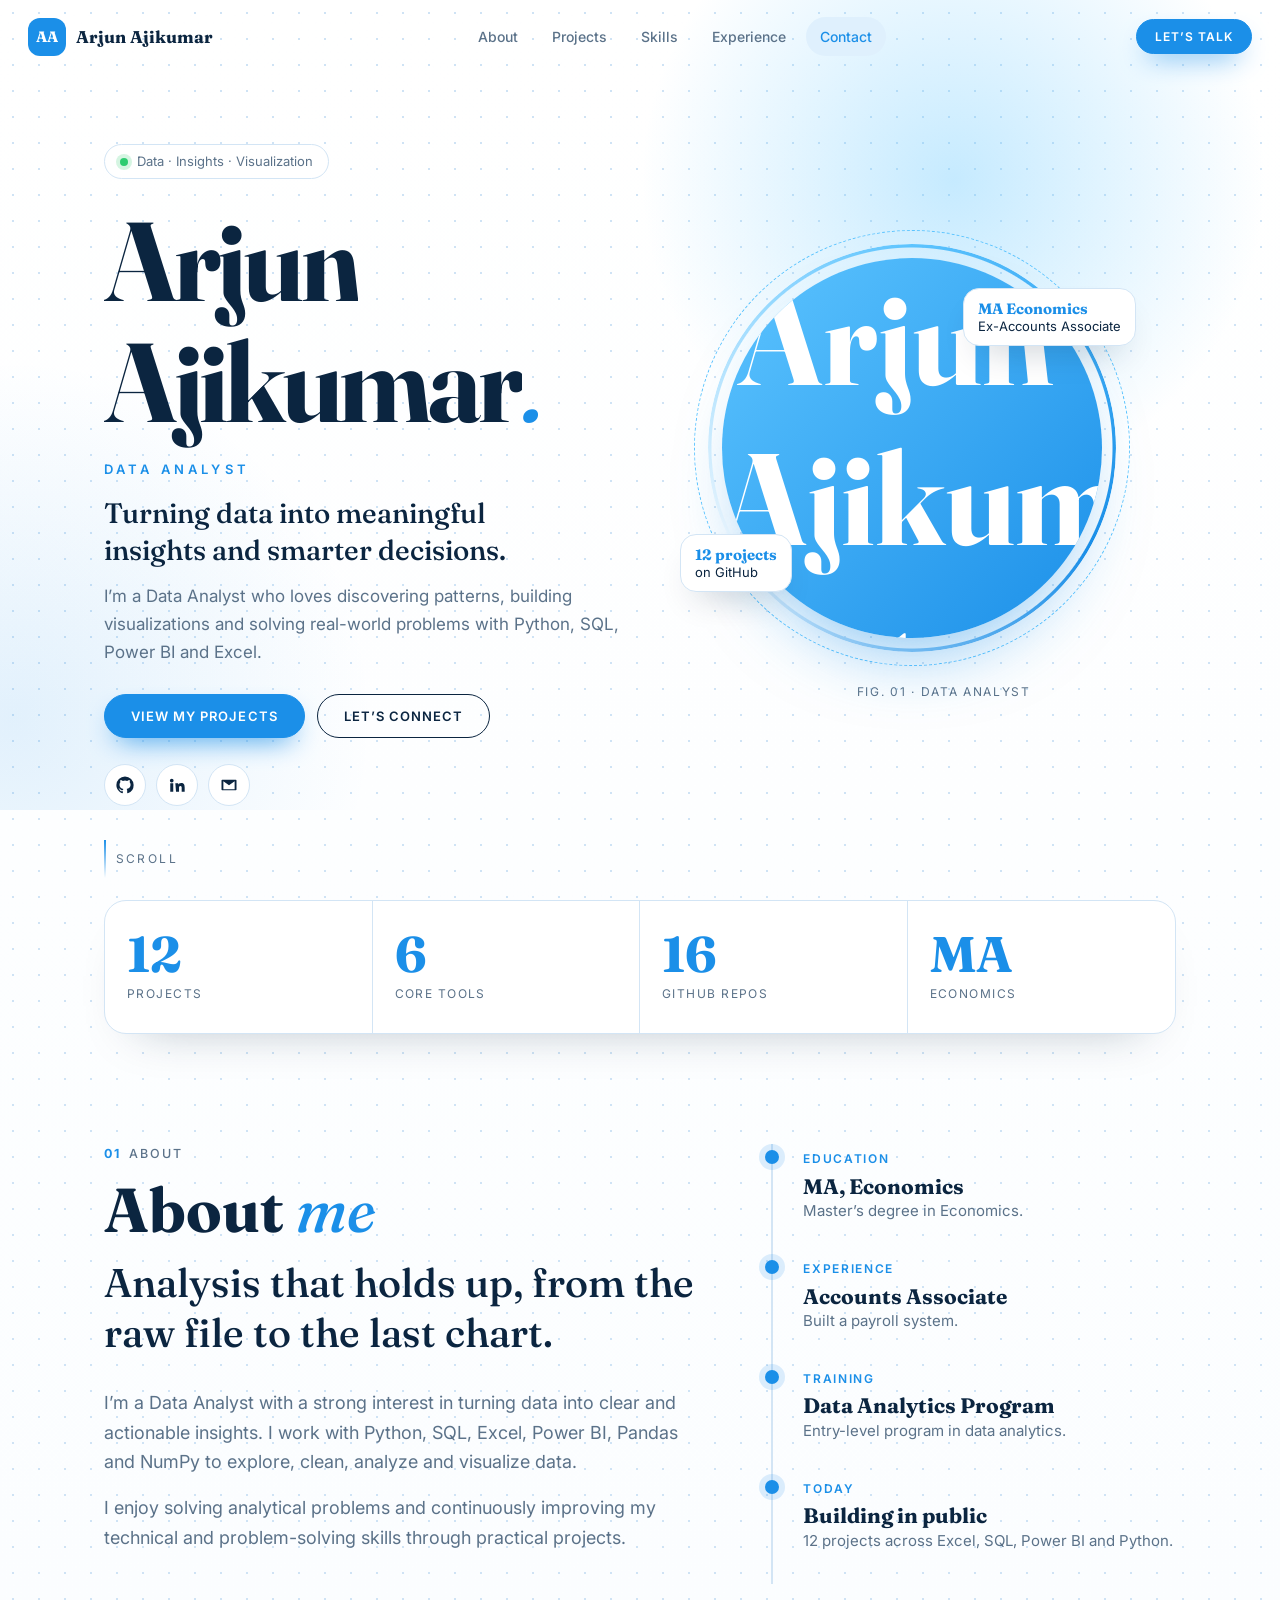
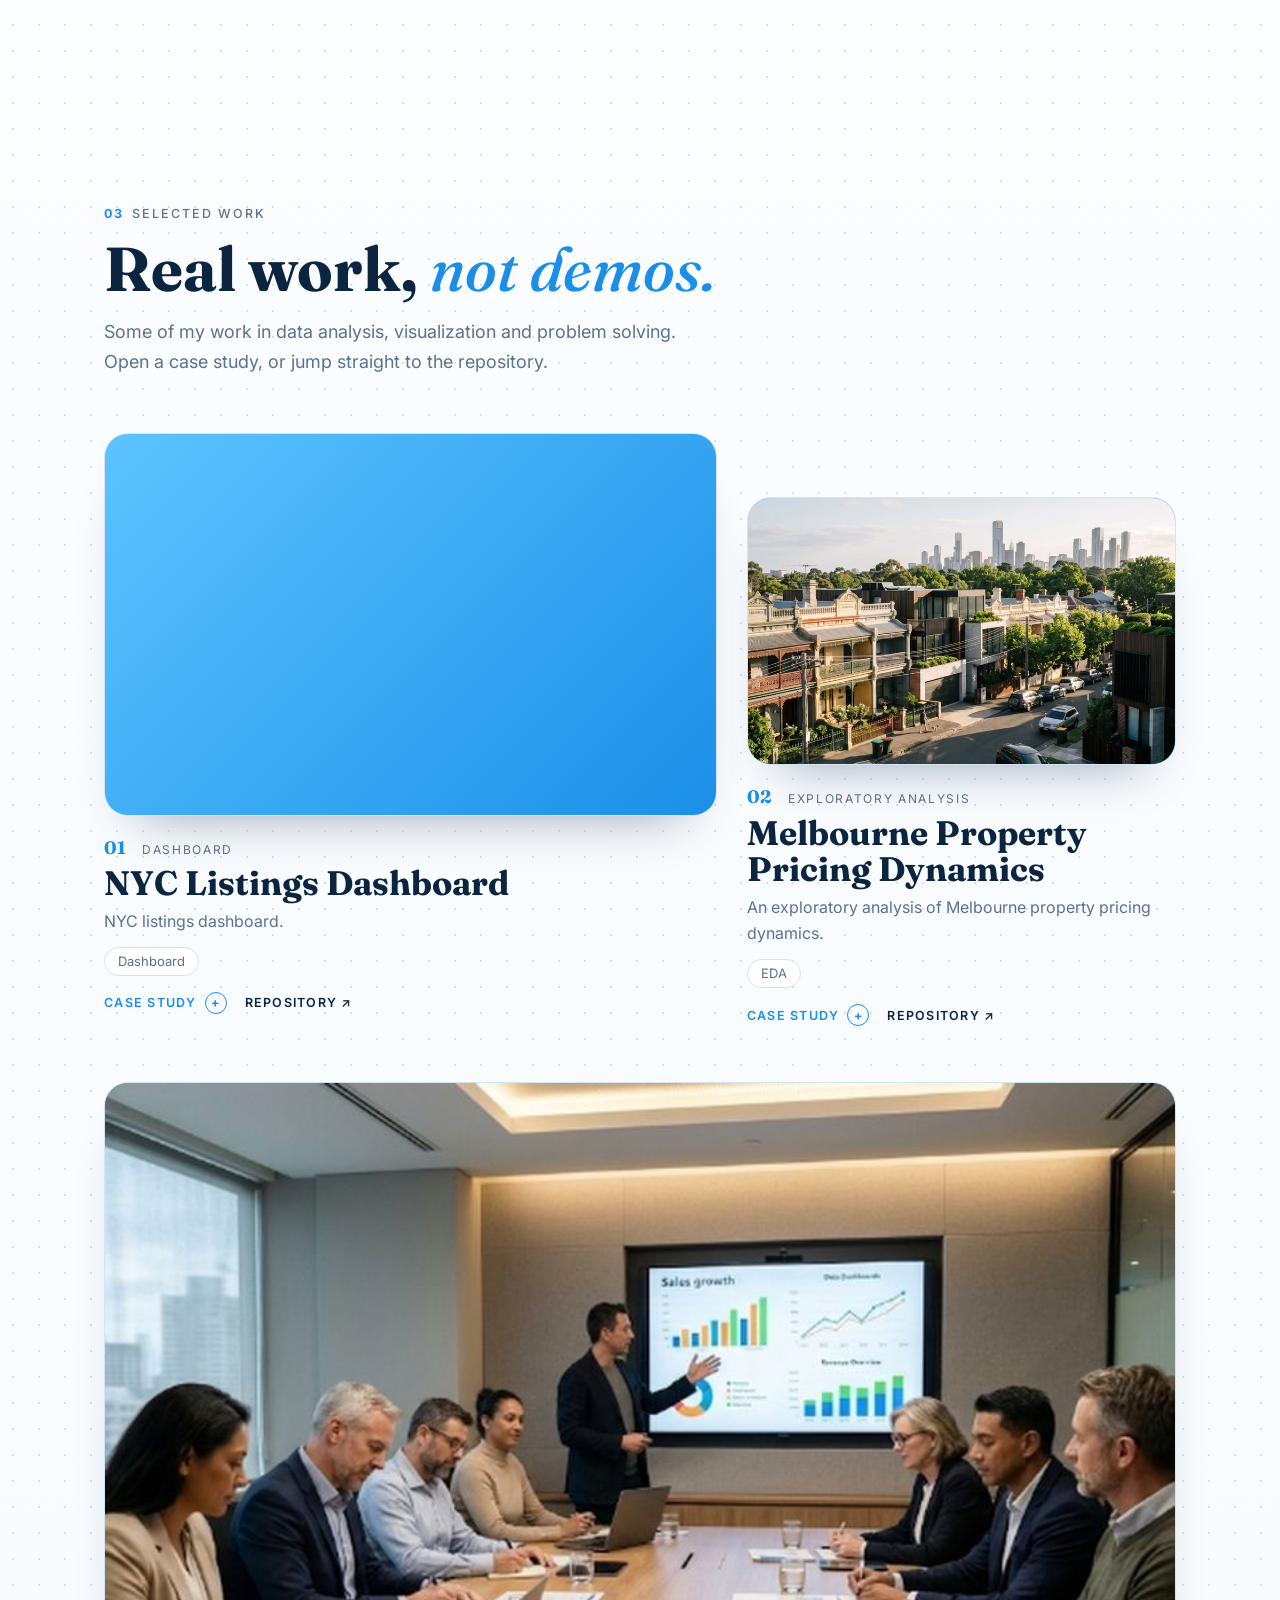
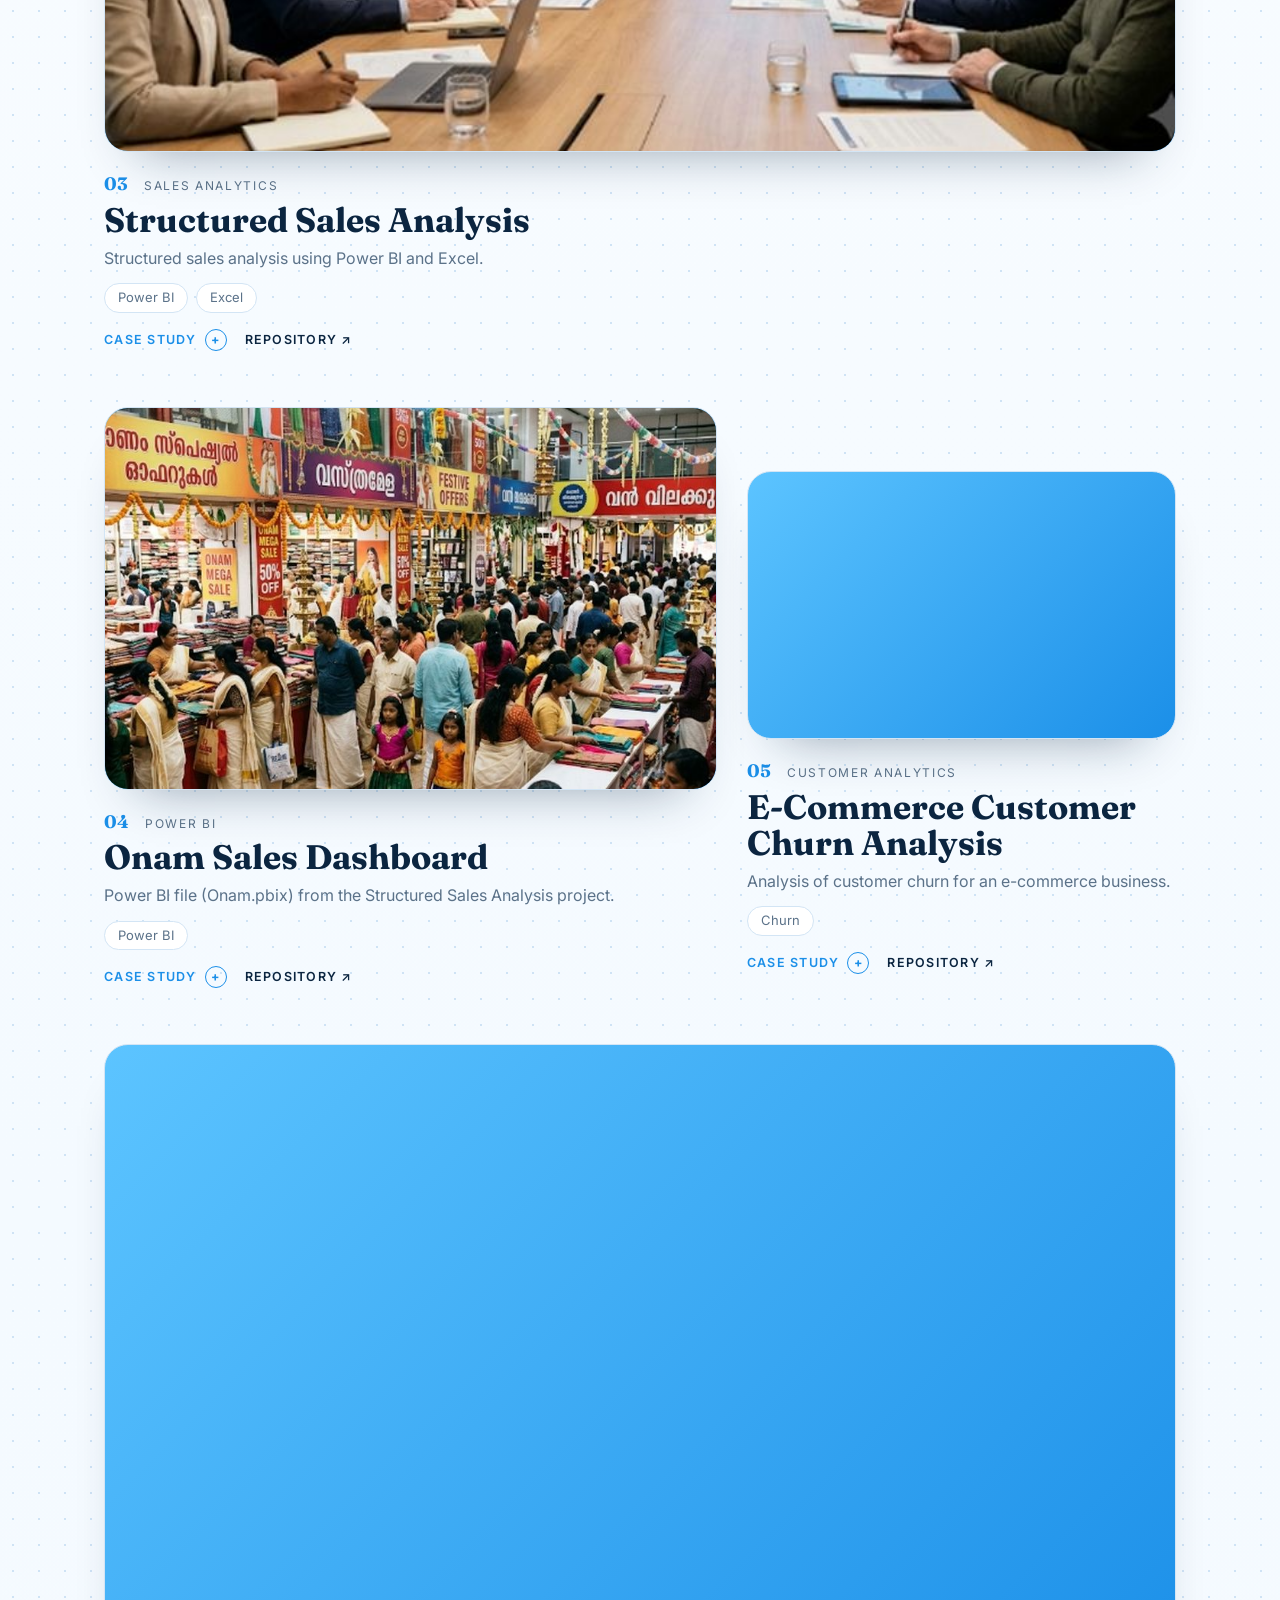
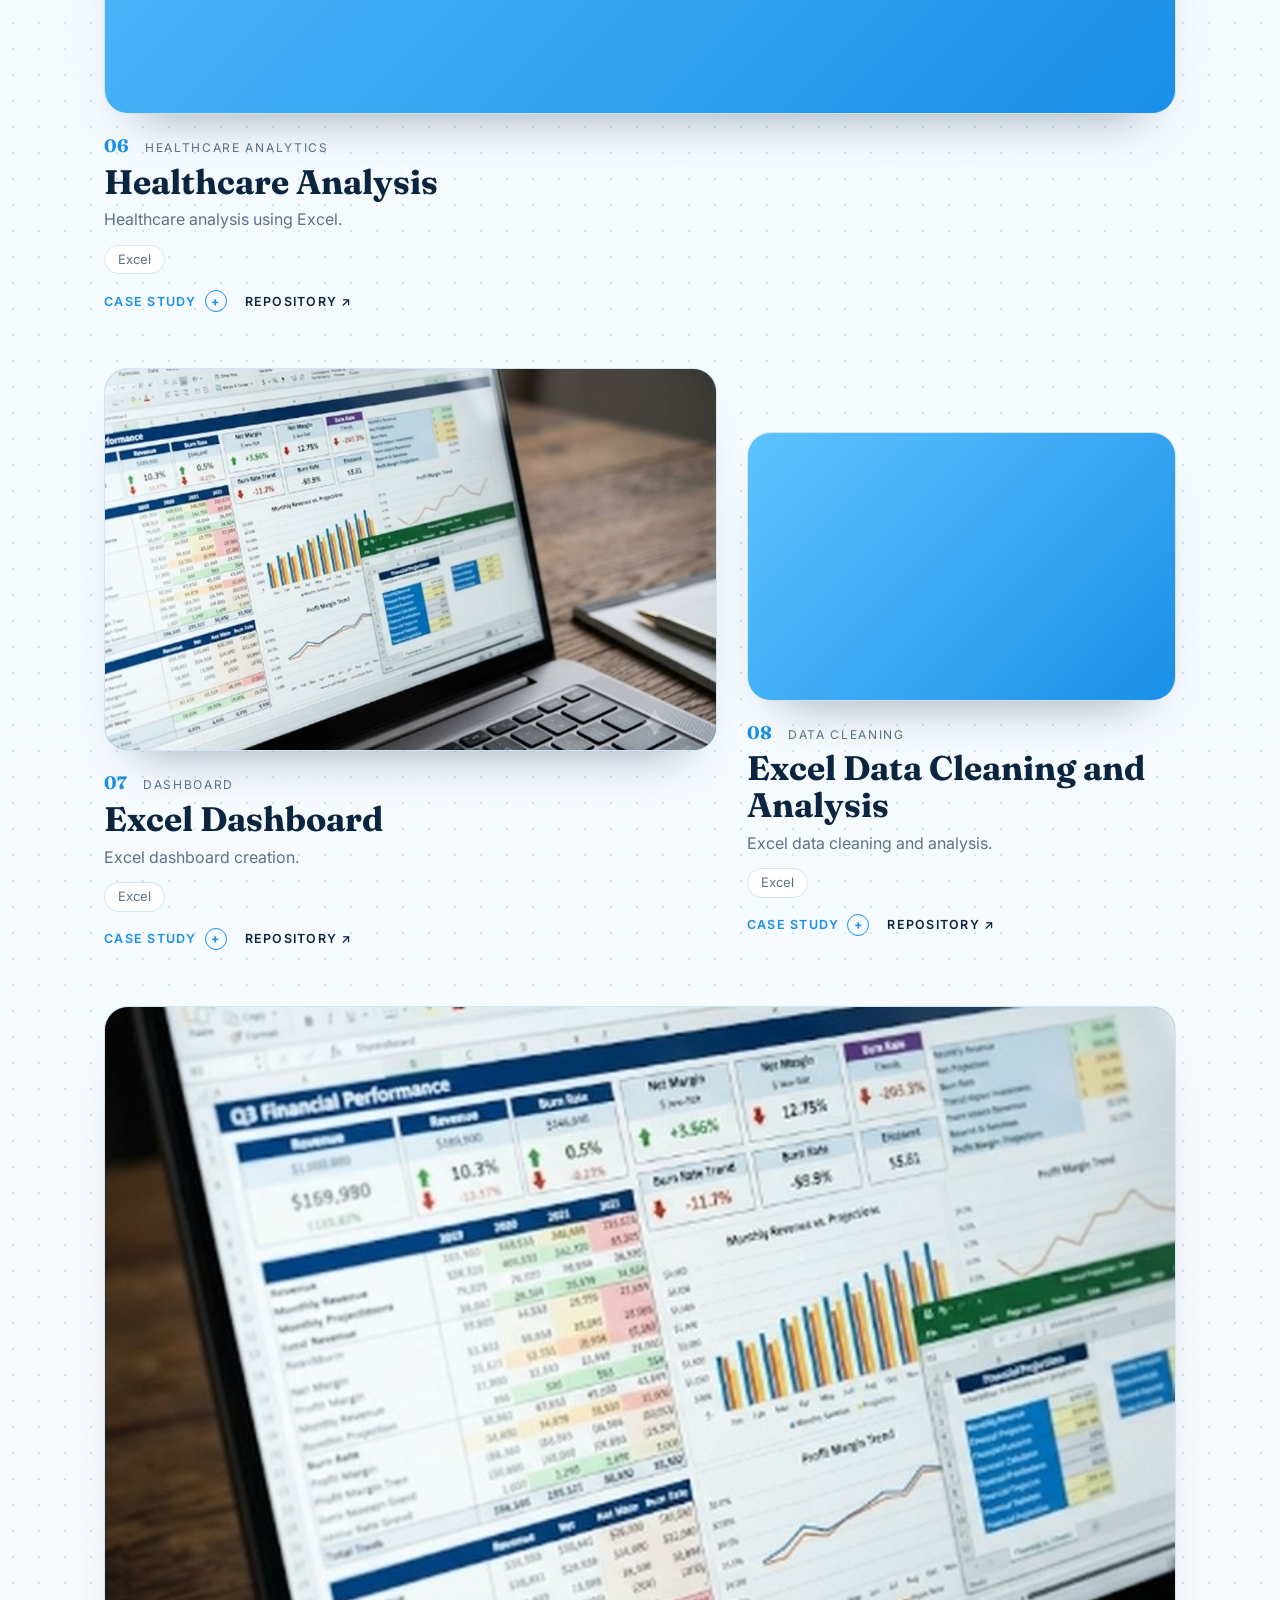
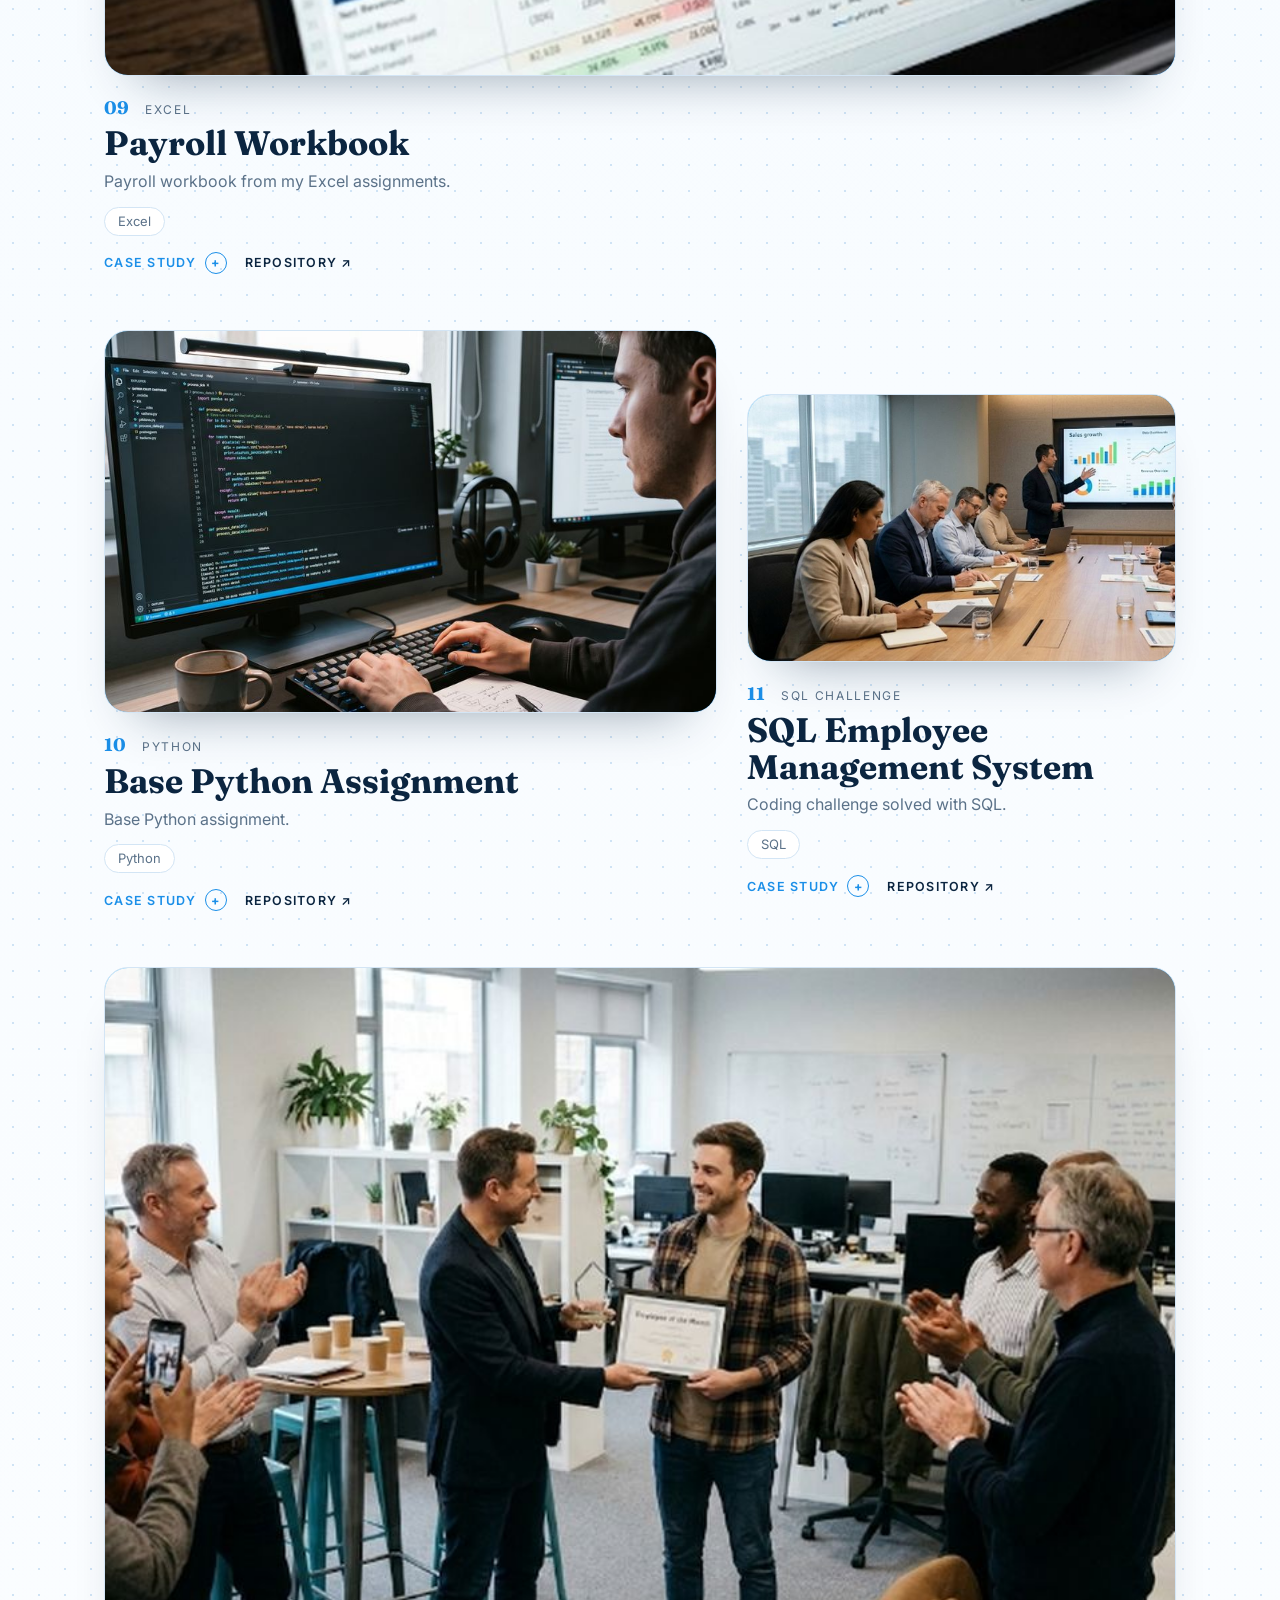
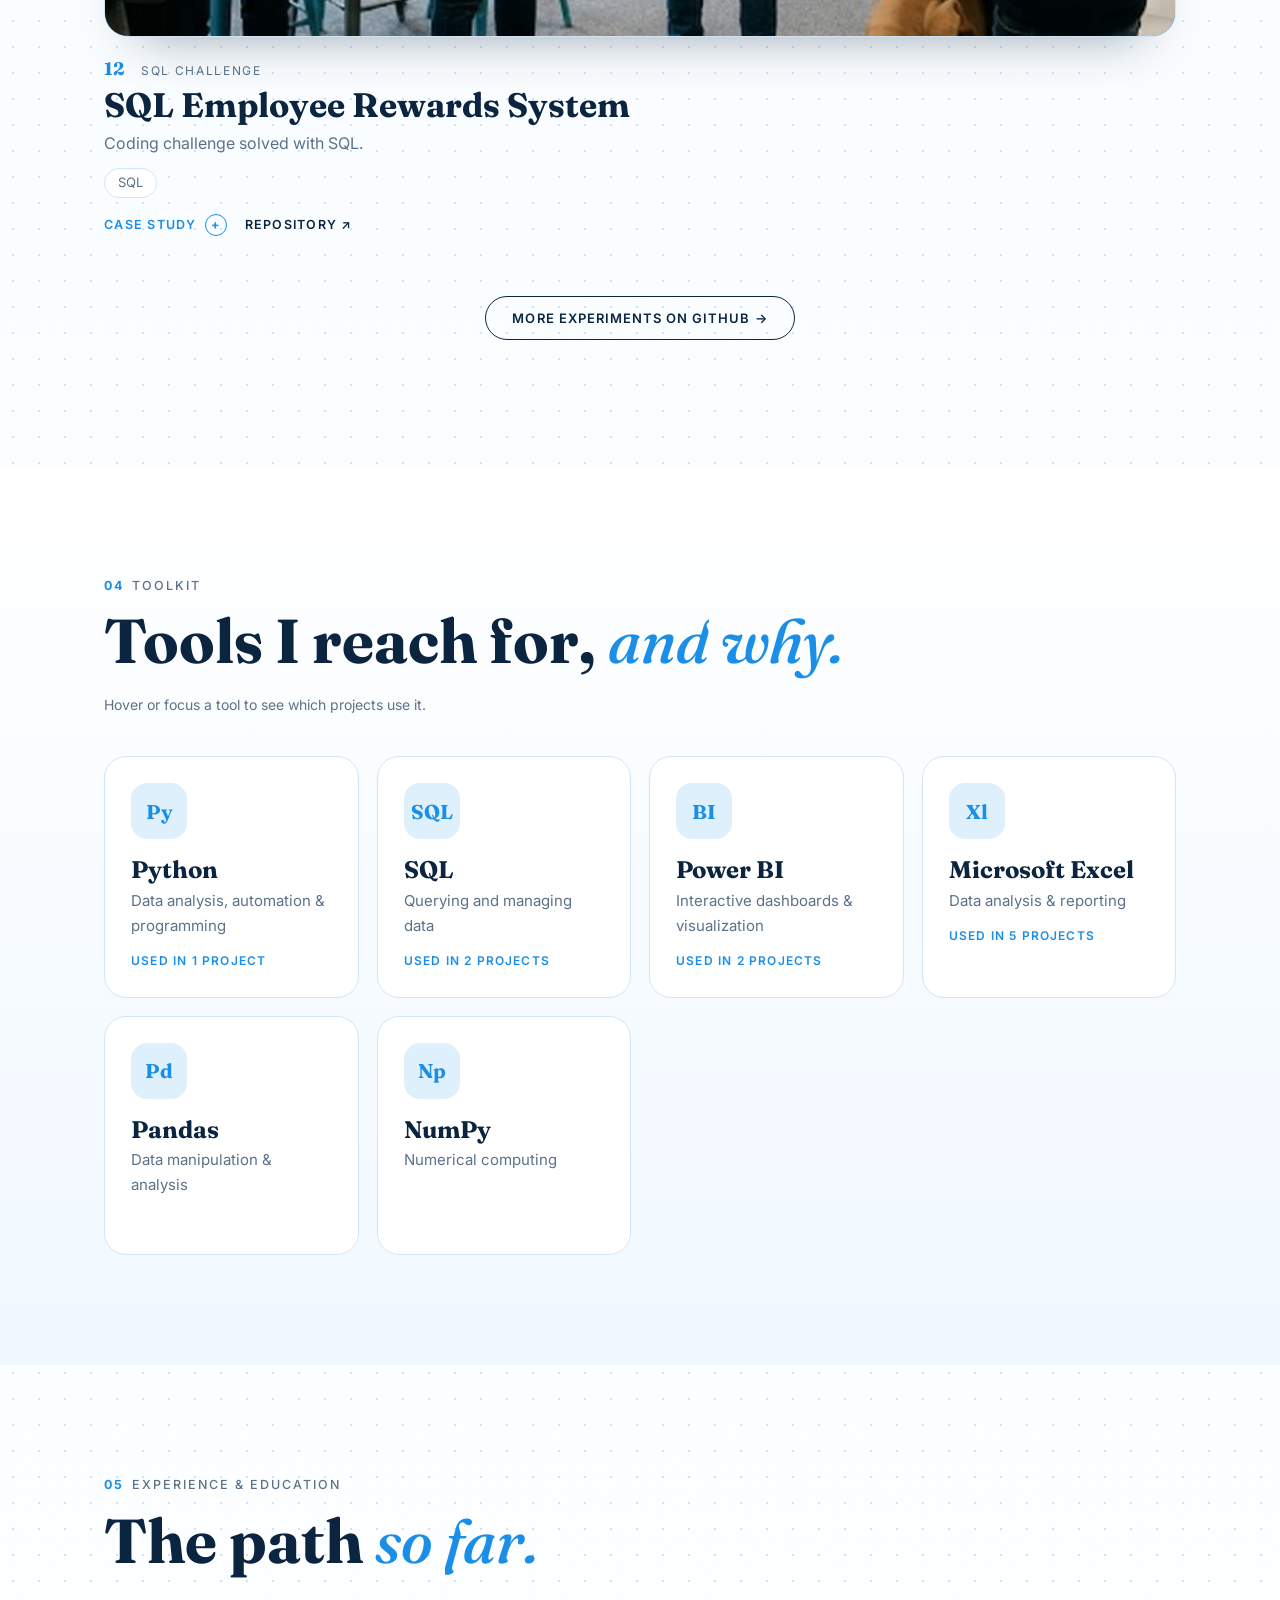
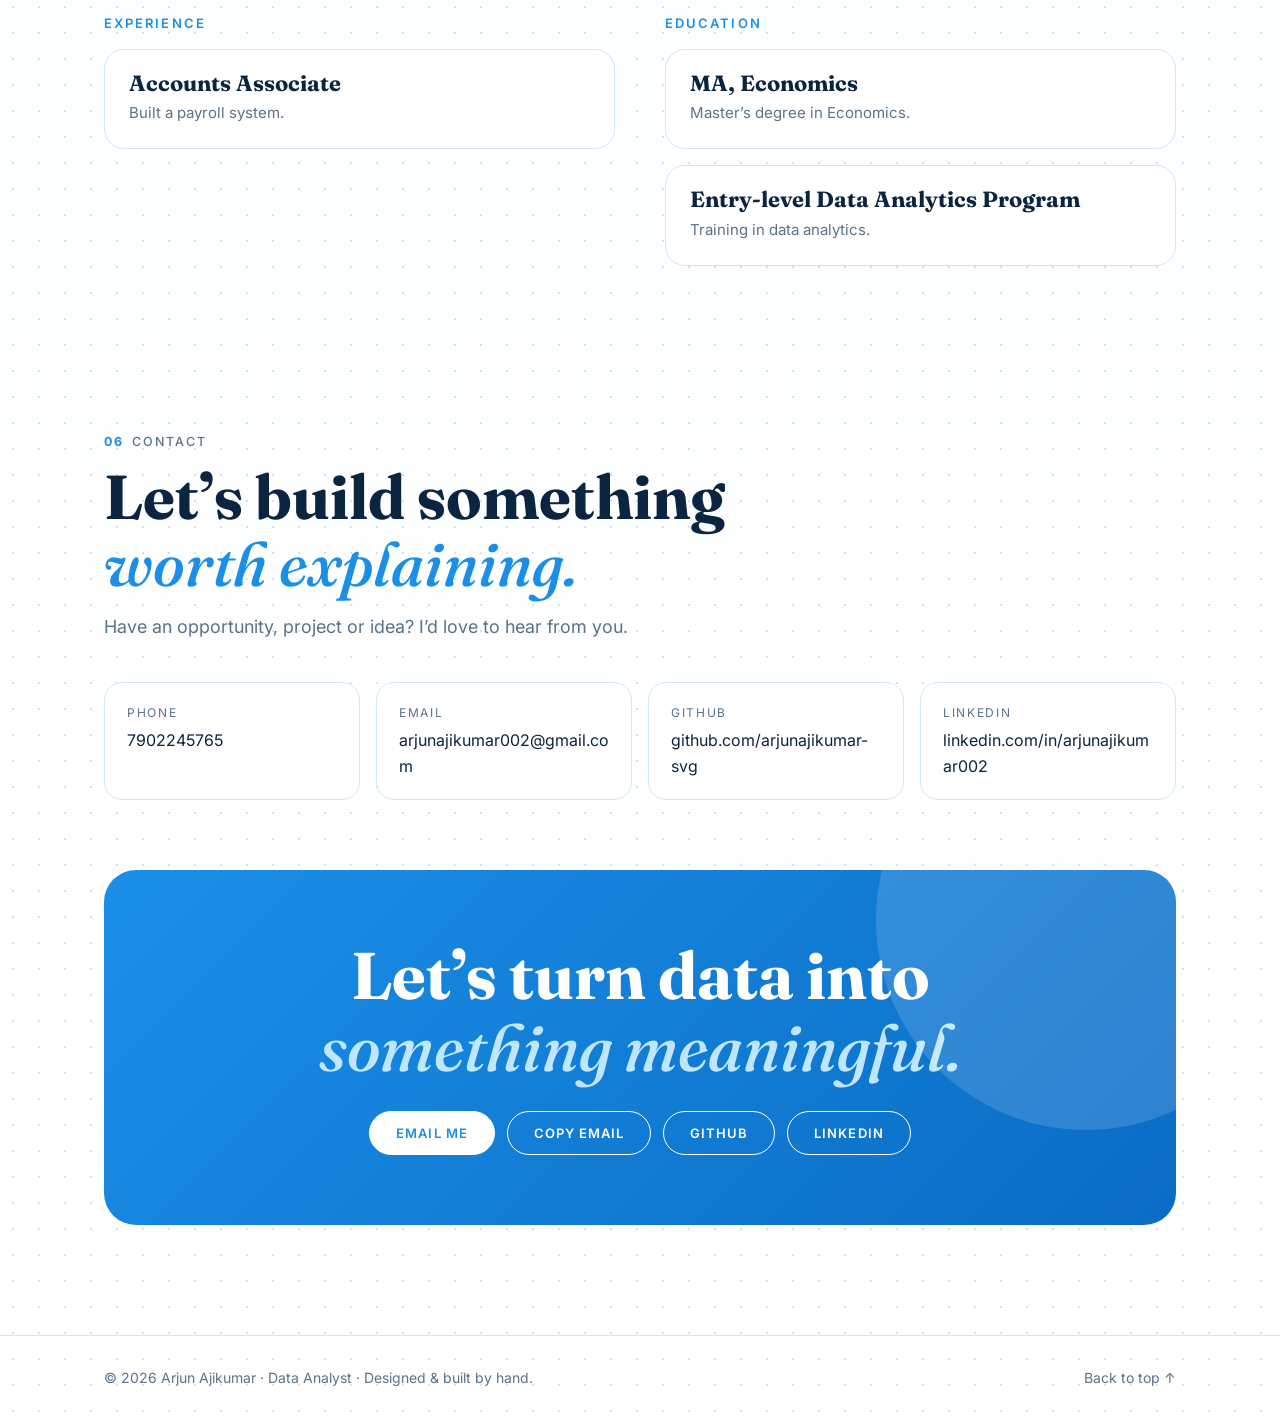
==== commit c3c26b02: "Add files via upload" ====
--- a/index.html
+++ b/index.html
@@ -3,126 +3,126 @@
 <head>
 <meta charset="utf-8">
 <meta name="viewport" content="width=device-width, initial-scale=1, viewport-fit=cover">
-<title>Arjun Ajikumar — Data Analyst</title>
+<title>Arjun Ajikumar — Data Analyst | Power BI, SQL, Python & Excel</title>
 <meta name="description" content="Arjun Ajikumar is a Data Analyst turning data into meaningful insights with Python, SQL, Power BI, Excel, Pandas and NumPy.">
 <meta property="og:title" content="Arjun Ajikumar — Data Analyst">
 <meta property="og:description" content="Turning data into meaningful insights and smarter decisions.">
 <meta property="og:type" content="profile">
-<meta name="theme-color" content="#10070C">
-<link rel="stylesheet" href="https://fonts.googleapis.com/css2?family=Fraunces:opsz,wght@9..144,500;9..144,700&family=Inter:wght@400;500;600&display=swap">
+<meta name="theme-color" content="#1B8FE8">
+<link rel="stylesheet" href="https://fonts.googleapis.com/css2?family=Fraunces:ital,opsz,wght@0,9..144,500;0,9..144,700;1,9..144,500&family=Inter:wght@400;500;600&display=swap">
 <link rel="stylesheet" href="css/style.css">
 </head>
 <body>
 <a class="skip" href="#main">Skip to content</a>
-
-<div id="loader" role="status">
-  <div class="eyebrow" style="color:#a39a8f">Loading the portfolio</div>
-  <div class="pct"><span id="pct">0</span>%</div>
-  <div class="bar"><i id="bar"></i></div>
-  <button class="btn" id="enter" type="button">Click to enter</button>
-</div>
-
+<div id="prog"></div>
 <header class="top" id="hd">
-  <a class="logo" href="#home" aria-label="Arjun Ajikumar, home">AA<b>.</b></a>
-  <nav class="dn" aria-label="Main">
-    <a href="#home">Home</a><a href="#about">About</a><a href="#skills">Skills</a><a href="#projects">Projects</a><a href="#experience">Experience</a><a href="#contact">Contact</a>
-  </nav>
-  <button class="menu-btn" id="mOpen" aria-expanded="false" aria-controls="menu">Menu</button>
+  <a class="logo" href="#home" aria-label="Arjun Ajikumar, home"><span>AA</span>Arjun Ajikumar</a>
+  <nav class="dn" aria-label="Main"><a href="#about">About</a><a href="#log">Commit log</a><a href="#projects">Projects</a><a href="#skills">Skills</a><a href="#experience">Experience</a><a href="#contact">Contact</a></nav>
+  <div class="hr"><a class="btn p sm" href="#contact">Let’s talk</a><button class="menu-btn" id="mOpen" aria-expanded="false" aria-controls="menu">Menu</button></div>
 </header>
-
 <div id="menu" aria-hidden="true">
   <button class="menu-btn mc" id="mClose">Close</button>
-  <nav aria-label="Mobile">
-    <a href="#home">Home</a><a href="#about">About</a><a href="#skills">Skills</a><a href="#projects">Projects</a><a href="#experience">Experience</a><a href="#contact">Contact</a>
-  </nav>
-  <div class="mt">Local time <span id="lt">—</span> · Open to opportunities</div>
+  <nav aria-label="Mobile"><a href="#home"><small>00</small>Home</a><a href="#about"><small>01</small>About</a><a href="#log"><small>02</small>Commit log</a><a href="#projects"><small>03</small>Projects</a><a href="#skills"><small>04</small>Skills</a><a href="#experience"><small>05</small>Experience</a><a href="#contact"><small>06</small>Contact</a></nav>
+  <div class="mt">Data Analyst · Open to opportunities</div>
 </div>
 
 <main id="main">
 <section class="hero wrap" id="home">
+  <div class="aura" id="aura"></div>
   <div>
-    <span class="tag"><i class="dot"></i>Data · Insights · Visualization</span>
-    <h1>Arjun<br>Ajikumar<em>.</em></h1>
-    <div class="role">DATA ANALYST</div>
-    <div class="tl">Turning data into meaningful insights and smarter decisions.</div>
-    <p class="in">I turn raw data into <em style="color:var(--acc)">meaningful insights</em>: cleaning, analysing and visualising it with Python, SQL, Power BI and Excel. I enjoy working with data, discovering patterns, creating visualizations, and solving real-world problems using analytical tools and Python.</p>
-    <div class="cta-row"><a class="btn p" href="#projects">View my projects</a><a class="btn" href="#contact">Let’s connect</a></div>
+    <span class="tag rv"><i class="dot"></i>Data · Insights · Visualization</span>
+    <h1 class="sp" id="h1">Arjun Ajikumar<em>.</em></h1>
+    <div class="role rv" style="--d:.3s">DATA ANALYST</div>
+    <div class="tl rv" style="--d:.4s">Turning data into meaningful insights and smarter decisions.</div>
+    <p class="in rv" style="--d:.5s">I’m a Data Analyst who loves discovering patterns, building visualizations and solving real-world problems with Python, SQL, Power BI and Excel.</p>
+    <div class="cta-row rv" style="--d:.6s"><a class="btn p" href="#projects">View my projects</a><a class="btn" href="#contact">Let’s connect</a></div>
+    <div class="soc rv" style="--d:.7s"><a data-gh target="_blank" rel="noopener" href="#" aria-label="GitHub"><svg viewBox="0 0 24 24" aria-hidden="true"><path d="M12 .5A11.5 11.5 0 0 0 .5 12c0 5.08 3.29 9.39 7.86 10.91.58.1.79-.25.79-.56v-2c-3.2.7-3.88-1.37-3.88-1.37-.52-1.33-1.28-1.69-1.28-1.69-1.05-.71.08-.7.08-.7 1.16.08 1.77 1.19 1.77 1.19 1.03 1.77 2.7 1.26 3.36.96.1-.75.4-1.26.73-1.55-2.55-.29-5.24-1.28-5.24-5.69 0-1.26.45-2.28 1.19-3.09-.12-.29-.52-1.46.11-3.05 0 0 .97-.31 3.17 1.18a11 11 0 0 1 5.77 0c2.2-1.49 3.17-1.18 3.17-1.18.63 1.59.23 2.76.11 3.05.74.81 1.19 1.83 1.19 3.09 0 4.42-2.7 5.39-5.26 5.68.41.36.78 1.06.78 2.14v3.17c0 .31.21.67.8.56A11.5 11.5 0 0 0 23.5 12 11.5 11.5 0 0 0 12 .5z"/></svg></a><a data-li target="_blank" rel="noopener" href="#" aria-label="LinkedIn"><svg viewBox="0 0 24 24" aria-hidden="true"><path d="M4.98 3.5a2.5 2.5 0 1 1 0 5 2.5 2.5 0 0 1 0-5zM3 9.75h4V21H3zM9.75 9.75h3.83v1.54h.06c.53-1 1.84-2.07 3.79-2.07 4.05 0 4.8 2.67 4.8 6.13V21h-4v-4.9c0-1.17 0-2.67-1.63-2.67-1.63 0-1.88 1.27-1.88 2.58V21h-4z"/></svg></a><a href="mailto:arjunajikumar002@gmail.com" aria-label="Email"><svg viewBox="0 0 24 24" aria-hidden="true"><path d="M3 5h18a1 1 0 0 1 1 1v12a1 1 0 0 1-1 1H3a1 1 0 0 1-1-1V6a1 1 0 0 1 1-1zm9 7.2L4.5 7v10.5h15V7L12 12.2z"/></svg></a></div>
   </div>
-  <div class="ph" id="ph"><div class="img" id="phimg" role="img" aria-label="Profile photo of Arjun Ajikumar">AA</div><div class="fig">Fig. 01 · MA Economics · Data Analyst</div></div>
+  <div>
+    <div class="ph rv" id="ph" style="--d:.2s"><div class="ring"></div><div class="ring2"></div><div class="img" id="phimg" role="img" aria-label="Profile photo of Arjun Ajikumar">AA</div><div class="chip c1"><b>12 projects</b>on GitHub</div><div class="chip c2"><b>MA Economics</b>Ex-Accounts Associate</div></div>
+    <div class="fig">Fig. 01 · Data Analyst</div>
+  </div>
+  <div class="scroll"><i></i>Scroll</div>
 </section>
-<div class="wrap"><div class="nums rv"><div><b>12</b><span>Projects</span></div><div><b>6</b><span>Core tools</span></div><div><b>16</b><span>GitHub repos</span></div><div><b>MA</b><span>Economics</span></div></div></div>
 
-<section class="sec about" id="about"><div class="wrap rv">
-  <div class="eyebrow">01 · About</div>
-  <h2>About <em>Me</em></h2>
-  <div class="big">Analysis that holds up, from the raw file to the last chart.</div>
-  <p>I’m a Data Analyst with a strong interest in turning data into clear and actionable insights. I work with tools such as Python, SQL, Excel, Power BI, Pandas and NumPy to explore, clean, analyze and visualize data.</p>
-  <p>My background is in Economics (MA), and I previously worked as an Accounts Associate, where I built a payroll system. That mix of finance and data shapes how I approach every analysis.</p>
-  <p>I enjoy solving analytical problems and continuously improving my technical and problem-solving skills through practical projects.</p>
-</div></section>
+<div class="wrap"><div class="nums rv">
+  <div><b data-n="12">12</b><span>Projects</span></div><div><b data-n="6">6</b><span>Core tools</span></div><div><b data-n="16">16</b><span>GitHub repos</span></div><div><b>MA</b><span>Economics</span></div>
+</div></div>
 
-<section class="sec" id="skills"><div class="wrap">
-  <div class="rv"><div class="eyebrow">02 · Toolkit</div><h2>Tools I reach for, <em>and why.</em></h2></div>
-  <div class="grid">
-    <article class="tool rv"><div class="ic">Py</div><h3>Python</h3><p>Data analysis, automation &amp; programming</p></article>
-    <article class="tool rv"><div class="ic">SQL</div><h3>SQL</h3><p>Querying and managing data</p></article>
-    <article class="tool rv"><div class="ic">BI</div><h3>Power BI</h3><p>Interactive dashboards &amp; visualization</p></article>
-    <article class="tool rv"><div class="ic">Xl</div><h3>Microsoft Excel</h3><p>Data analysis &amp; reporting</p></article>
-    <article class="tool rv"><div class="ic">Pd</div><h3>Pandas</h3><p>Data manipulation &amp; analysis</p></article>
-    <article class="tool rv"><div class="ic">Np</div><h3>NumPy</h3><p>Numerical computing</p></article>
+<section class="sec about" id="about"><div class="wrap ab">
+  <div>
+    <div class="eyebrow rv"><b>01</b>About</div>
+    <h2 class="sp">About <em>me</em></h2>
+    <div class="big rv">Analysis that holds up, from the raw file to the last chart.</div>
+    <p class="rv">I’m a Data Analyst with a strong interest in turning data into clear and actionable insights. I work with Python, SQL, Excel, Power BI, Pandas and NumPy to explore, clean, analyze and visualize data.</p>
+    <p class="rv">I enjoy solving analytical problems and continuously improving my technical and problem-solving skills through practical projects.</p>
+  </div>
+  <div class="tlw" id="tlw">
+    <div class="ms rv"><small>Education</small><h4>MA, Economics</h4><p>Master’s degree in Economics.</p></div>
+    <div class="ms rv"><small>Experience</small><h4>Accounts Associate</h4><p>Built a payroll system.</p></div>
+    <div class="ms rv"><small>Training</small><h4>Data Analytics Program</h4><p>Entry-level program in data analytics.</p></div>
+    <div class="ms rv"><small>Today</small><h4>Building in public</h4><p>12 projects across Excel, SQL, Power BI and Python.</p></div>
   </div>
 </div></section>
 
 <section class="sec log" id="log"><div class="wrap">
-  <div class="rv"><div class="eyebrow">03 · Commit log</div><h2>A year of building, <em>one square at a time.</em></h2></div>
-  <div class="hm" id="hm" aria-label="GitHub contribution graph"></div>
+  <div class="eyebrow rv"><b>02</b>Commit log</div>
+  <h2 class="sp">A year of building, <em>one square at a time.</em></h2>
+  <div class="hm rv" id="hm" aria-label="GitHub contribution graph"></div>
+  <div id="hint">Hover or tap a day to inspect it.</div>
   <div class="hs"><div><b id="hs1">—</b><span>Contributions</span></div><div><b id="hs2">—</b><span>Active days</span></div><div><b id="hs3">—</b><span>Longest streak</span></div></div>
 </div></section>
 
-<section class="sec" id="projects" style="padding-top:20px"><div class="wrap">
-  <div class="rv"><div class="eyebrow">04 · Selected work</div><h2>Real work, <em>not demos.</em></h2><p class="sub">Some of my work in data analysis, visualization and problem solving.</p></div>
+<section class="sec" id="projects"><div class="wrap">
+  <div class="eyebrow rv"><b>03</b>Selected work</div>
+  <h2 class="sp">Real work, <em>not demos.</em></h2>
+  <p class="sub rv">Some of my work in data analysis, visualization and problem solving. Open a case study, or jump straight to the repository.</p>
   <div class="projects" id="pgrid"></div>
+  <p style="text-align:center;margin-top:60px" class="rv"><a class="btn" data-gh target="_blank" rel="noopener" href="#">More experiments on GitHub →</a></p>
 </div></section>
 
-<section class="sec gh" id="github"><div class="wrap rv">
-  <svg viewBox="0 0 24 24" aria-hidden="true"><path d="M12 .5A11.5 11.5 0 0 0 .5 12c0 5.08 3.29 9.39 7.86 10.91.58.1.79-.25.79-.56v-2c-3.2.7-3.88-1.37-3.88-1.37-.52-1.33-1.28-1.69-1.28-1.69-1.05-.71.08-.7.08-.7 1.16.08 1.77 1.19 1.77 1.19 1.03 1.77 2.7 1.26 3.36.96.1-.75.4-1.26.73-1.55-2.55-.29-5.24-1.28-5.24-5.69 0-1.26.45-2.28 1.19-3.09-.12-.29-.52-1.46.11-3.05 0 0 .97-.31 3.17 1.18a11 11 0 0 1 5.77 0c2.2-1.49 3.17-1.18 3.17-1.18.63 1.59.23 2.76.11 3.05.74.81 1.19 1.83 1.19 3.09 0 4.42-2.7 5.39-5.26 5.68.41.36.78 1.06.78 2.14v3.17c0 .31.21.67.8.56A11.5 11.5 0 0 0 23.5 12 11.5 11.5 0 0 0 12 .5z"/></svg>
-  <h2>More of my work</h2>
-  <p class="sub">Explore my projects and repositories on GitHub.</p>
-  <a class="btn p" data-gh target="_blank" rel="noopener" href="#">More experiments on GitHub →</a>
-</div></section>
-
-<section class="sec about" id="experience"><div class="wrap">
-  <div class="rv"><div class="eyebrow">06 · Experience &amp; education</div><h2>The path <em>so far.</em></h2></div>
-  <div class="two rv">
-    <div><h3>Experience</h3><div class="ent"><h4>Accounts Associate</h4><p>Built a payroll system.</p></div></div>
-    <div><h3>Education</h3><div class="ent"><h4>MA, Economics</h4><p>Master’s degree in Economics.</p></div><div class="ent"><h4>Entry-level Data Analytics Program</h4><p>Training in data analytics.</p></div></div>
+<section class="sec" id="skills" style="background:linear-gradient(180deg,#fff,var(--bg2))"><div class="wrap">
+  <div class="eyebrow rv"><b>04</b>Toolkit</div>
+  <h2 class="sp">Tools I reach for, <em>and why.</em></h2>
+  <p class="hint2 rv">Hover or focus a tool to see which projects use it.</p>
+  <div class="grid" id="tools">
+    <article class="tool rv" tabindex="0" data-k="Python"><div class="ic">Py</div><h3>Python</h3><p>Data analysis, automation &amp; programming</p><div class="cnt"></div></article>
+    <article class="tool rv" tabindex="0" data-k="SQL" style="--d:.06s"><div class="ic">SQL</div><h3>SQL</h3><p>Querying and managing data</p><div class="cnt"></div></article>
+    <article class="tool rv" tabindex="0" data-k="Power BI" style="--d:.12s"><div class="ic">BI</div><h3>Power BI</h3><p>Interactive dashboards &amp; visualization</p><div class="cnt"></div></article>
+    <article class="tool rv" tabindex="0" data-k="Excel" style="--d:.18s"><div class="ic">Xl</div><h3>Microsoft Excel</h3><p>Data analysis &amp; reporting</p><div class="cnt"></div></article>
+    <article class="tool rv" tabindex="0" data-k="Pandas" style="--d:.24s"><div class="ic">Pd</div><h3>Pandas</h3><p>Data manipulation &amp; analysis</p><div class="cnt"></div></article>
+    <article class="tool rv" tabindex="0" data-k="NumPy" style="--d:.3s"><div class="ic">Np</div><h3>NumPy</h3><p>Numerical computing</p><div class="cnt"></div></article>
   </div>
 </div></section>
 
-<section class="sec" id="contact"><div class="wrap">
-  <div class="rv"><div class="eyebrow">07 · Contact</div><h2>Let’s build something <em>worth explaining.</em></h2><p class="sub">Have an opportunity, project or idea? I’d love to hear from you.</p></div>
+<section class="sec" id="experience"><div class="wrap">
+  <div class="eyebrow rv"><b>05</b>Experience &amp; education</div>
+  <h2 class="sp">The path <em>so far.</em></h2>
+  <div class="two">
+    <div><h3 class="rv">Experience</h3><div class="ent rv"><h4>Accounts Associate</h4><p>Built a payroll system.</p></div></div>
+    <div><h3 class="rv">Education</h3><div class="ent rv"><h4>MA, Economics</h4><p>Master’s degree in Economics.</p></div><div class="ent rv" style="--d:.1s"><h4>Entry-level Data Analytics Program</h4><p>Training in data analytics.</p></div></div>
+  </div>
+</div></section>
+
+<section class="sec" id="contact" style="padding-top:40px"><div class="wrap">
+  <div class="eyebrow rv"><b>06</b>Contact</div>
+  <h2 class="sp">Let’s build something <em>worth explaining.</em></h2>
+  <p class="sub rv">Have an opportunity, project or idea? I’d love to hear from you.</p>
   <div class="clist rv">
     <a href="tel:+917902245765"><small>Phone</small>7902245765</a>
     <a href="mailto:arjunajikumar002@gmail.com"><small>Email</small>arjunajikumar002@gmail.com</a>
-    <a data-gh target="_blank" rel="noopener" href="#"><small>GitHub</small><span data-ghtxt>GitHub profile</span></a>
-    <a data-li target="_blank" rel="noopener" href="#"><small>LinkedIn</small><span data-litxt>LinkedIn profile</span></a>
+    <a data-gh target="_blank" rel="noopener" href="#"><small>GitHub</small><span data-t>GitHub profile</span></a>
+    <a data-li target="_blank" rel="noopener" href="#"><small>LinkedIn</small><span data-t>LinkedIn profile</span></a>
+  </div>
+  <div class="big-cta rv">
+    <h2 class="sp">Let’s turn data into <em>something meaningful.</em></h2>
+    <div class="cta-row"><a class="btn p" href="mailto:arjunajikumar002@gmail.com">Email me</a><button class="btn" id="copy" type="button">Copy email</button><a class="btn" data-gh target="_blank" rel="noopener" href="#">GitHub</a><a class="btn" data-li target="_blank" rel="noopener" href="#">LinkedIn</a></div>
   </div>
 </div></section>
-
-<section class="big-cta wrap rv">
-  <h2>Let’s turn data into something meaningful.</h2>
-  <div class="cta-row"><a class="btn p" href="mailto:arjunajikumar002@gmail.com">Email me</a><button class="btn" id="copy" type="button">Copy email</button><a class="btn" data-gh target="_blank" rel="noopener" href="#">GitHub</a><a class="btn" data-li target="_blank" rel="noopener" href="#">LinkedIn</a></div>
-</section>
 </main>
 
-<footer><div class="wrap">
-  <span>© 2026 Arjun Ajikumar · Data Analyst · Designed &amp; built by hand.</span>
-  <div class="soc">
-    <a data-gh target="_blank" rel="noopener" href="#" aria-label="GitHub"><svg viewBox="0 0 24 24" aria-hidden="true"><path d="M12 .5A11.5 11.5 0 0 0 .5 12c0 5.08 3.29 9.39 7.86 10.91.58.1.79-.25.79-.56v-2c-3.2.7-3.88-1.37-3.88-1.37-.52-1.33-1.28-1.69-1.28-1.69-1.05-.71.08-.7.08-.7 1.16.08 1.77 1.19 1.77 1.19 1.03 1.77 2.7 1.26 3.36.96.1-.75.4-1.26.73-1.55-2.55-.29-5.24-1.28-5.24-5.69 0-1.26.45-2.28 1.19-3.09-.12-.29-.52-1.46.11-3.05 0 0 .97-.31 3.17 1.18a11 11 0 0 1 5.77 0c2.2-1.49 3.17-1.18 3.17-1.18.63 1.59.23 2.76.11 3.05.74.81 1.19 1.83 1.19 3.09 0 4.42-2.7 5.39-5.26 5.68.41.36.78 1.06.78 2.14v3.17c0 .31.21.67.8.56A11.5 11.5 0 0 0 23.5 12 11.5 11.5 0 0 0 12 .5z"/></svg></a>
-    <a data-li target="_blank" rel="noopener" href="#" aria-label="LinkedIn"><svg viewBox="0 0 24 24" aria-hidden="true"><path d="M4.98 3.5a2.5 2.5 0 1 1 0 5 2.5 2.5 0 0 1 0-5zM3 9.75h4V21H3zM9.75 9.75h3.83v1.54h.06c.53-1 1.84-2.07 3.79-2.07 4.05 0 4.8 2.67 4.8 6.13V21h-4v-4.9c0-1.17 0-2.67-1.63-2.67-1.63 0-1.88 1.27-1.88 2.58V21h-4z"/></svg></a>
-  </div>
-</div></footer>
-
+<footer><div class="wrap"><span>© 2026 Arjun Ajikumar · Data Analyst · Designed &amp; built by hand.</span><a href="#home">Back to top ↑</a></div></footer>
+<div id="toast" role="status"></div>
 <script src="js/config.js"></script>
 <script src="js/main.js"></script>
 </body>
--- a/css/style.css
+++ b/css/style.css
@@ -1,130 +1,169 @@
-:root{--bg:#10070c;--bg2:#1a0f14;--fg:#f6ece8;--mute:#a8979a;--line:#35232b;--acc:#ff8a5c;--serif:"Fraunces",Georgia,serif;--sans:"Inter",system-ui,-apple-system,"Segoe UI",sans-serif;box-sizing:border-box;padding-top:env(safe-area-inset-top,0px);padding-bottom:env(safe-area-inset-bottom,0px)}
+:root{--bg:#fff;--bg2:#f0f8ff;--bg3:#dff0fd;--fg:#0b2540;--mute:#5b7289;--line:#d3e5f5;--acc:#1b8fe8;--acc2:#5cc4ff;--serif:"Fraunces",Georgia,serif;--sans:"Inter",system-ui,-apple-system,"Segoe UI",sans-serif;--ease:cubic-bezier(.2,.7,.2,1);box-sizing:border-box;padding-top:env(safe-area-inset-top,0px);padding-bottom:env(safe-area-inset-bottom,0px)}
 *,*::before,*::after{box-sizing:border-box}
-html{height:100%;scroll-behavior:smooth;scroll-padding-top:calc(env(safe-area-inset-top,0px) + 70px)}
-body{margin:0;background:var(--bg);color:var(--fg);font:400 16px/1.6 var(--sans);-webkit-font-smoothing:antialiased}
-body::before{content:"";position:fixed;inset:0 0 auto;height:env(safe-area-inset-top,0px);background:var(--bg);z-index:60}
+html{scroll-behavior:smooth;scroll-padding-top:80px}
+body{margin:0;color:var(--fg);font:400 16px/1.65 var(--sans);-webkit-font-smoothing:antialiased;background:radial-gradient(#cfe3f5 1px,transparent 1.2px) 0 0/26px 26px,linear-gradient(180deg,#fff,#f4faff 40%,#fff);overflow-x:hidden}
 a{color:inherit;text-decoration:none}
-h1,h2,h3{font-family:var(--serif);font-weight:700;line-height:1.08;margin:0}
-.wrap{max-width:1100px;margin:0 auto;padding:0 24px}
-.skip{position:absolute;left:-999px;top:8px;background:var(--acc);color:#fff;padding:8px 14px;border-radius:8px;z-index:300}
-.skip:focus{left:8px}
+h1,h2,h3,h4{font-family:var(--serif);font-weight:700;line-height:1.08;margin:0}
+em{font-style:italic;color:var(--acc);font-weight:500}
+.wrap{max-width:1120px;margin:0 auto;padding:0 24px}
+.skip{position:absolute;left:-999px;top:8px;background:var(--acc);color:#fff;padding:8px 14px;border-radius:8px;z-index:300}.skip:focus{left:8px}
 :focus-visible{outline:2px solid var(--acc);outline-offset:3px}
-.btn{display:inline-flex;align-items:center;gap:8px;padding:13px 24px;border-radius:99px;border:1px solid var(--fg);font:600 13px var(--sans);letter-spacing:.08em;text-transform:uppercase;cursor:pointer;background:transparent;color:var(--fg);transition:.25s}
-.btn.p{background:var(--acc);border-color:var(--acc);color:#fff}
-.btn:hover{transform:translateY(-2px)}
-.eyebrow{font-size:13px;letter-spacing:.14em;text-transform:uppercase;color:var(--mute)}
-.sec{padding:100px 0}
-.sec h2{font-size:clamp(34px,6vw,64px);margin:10px 0 12px}
+.btn{display:inline-flex;align-items:center;gap:8px;padding:13px 26px;border-radius:99px;border:1.5px solid var(--fg);font:600 13px var(--sans);letter-spacing:.08em;text-transform:uppercase;cursor:pointer;background:transparent;color:var(--fg);transition:transform .3s var(--ease),background .3s,color .3s,box-shadow .3s}
+.btn:hover{transform:translateY(-3px)}
+.btn.p{background:var(--acc);border-color:var(--acc);color:#fff;box-shadow:0 12px 28px -12px var(--acc)}
+.btn.p:hover{box-shadow:0 18px 34px -12px var(--acc)}
+.btn.sm{padding:9px 18px;font-size:12px}
+.eyebrow{font-size:12.5px;letter-spacing:.16em;text-transform:uppercase;color:var(--mute);font-weight:500}
+.eyebrow b{color:var(--acc);margin-right:8px}
+.sec{padding:110px 0}
+.sec h2{font-size:clamp(34px,5.6vw,62px);margin:12px 0 14px;max-width:18ch}
 .sub{color:var(--mute);max-width:56ch;font-size:18px;margin:0}
-/* loader */
-#loader{position:fixed;inset:0;background:#1a1818;color:#f4eee6;z-index:200;display:flex;flex-direction:column;align-items:center;justify-content:center;gap:18px;transition:transform .9s cubic-bezier(.77,0,.18,1)}
-#loader.out{transform:translateY(-100%)}
-#loader .pct{font:700 clamp(56px,14vw,120px)/1 var(--serif)}
-#loader .bar{width:min(320px,70vw);height:2px;background:#38322f}
-#loader .bar i{display:block;height:100%;width:0;background:#ff7a4d}
-#enter{opacity:0;pointer-events:none;transition:.4s;background:#ff7a4d;border-color:#ff7a4d;color:#fff}
-#enter.on{opacity:1;pointer-events:auto}
-/* nav */
-header.top{position:fixed;top:env(safe-area-inset-top,0px);left:0;right:0;z-index:50;display:flex;justify-content:space-between;align-items:center;padding:16px 24px;transition:.3s}
-header.top.sc{background:color-mix(in srgb,var(--bg) 82%,transparent);backdrop-filter:blur(12px);border-bottom:1px solid var(--line)}
-.logo{font:700 24px var(--serif)}.logo b{color:var(--acc)}
-.dn{display:flex;gap:28px;font-size:14px;font-weight:500}
-.dn a{position:relative;padding:4px 0}
-.dn a::after{content:"";position:absolute;left:0;bottom:0;height:2px;width:0;background:var(--acc);transition:.3s}
-.dn a:hover::after{width:100%}
-.menu-btn{display:none;background:none;border:1px solid var(--line);color:var(--fg);border-radius:99px;padding:8px 18px;font:600 14px var(--sans);cursor:pointer}
-#menu{position:fixed;inset:0;background:var(--bg2);z-index:70;display:flex;flex-direction:column;justify-content:center;padding:80px 24px;clip-path:circle(0 at 100% 0);transition:clip-path .7s cubic-bezier(.77,0,.18,1);visibility:hidden}
+.hid{display:none!important}
+/* progress + nav */
+#prog{position:fixed;top:0;left:0;right:0;height:3px;z-index:80;background:linear-gradient(90deg,var(--acc2),var(--acc));transform:scaleX(0);transform-origin:left}
+header.top{position:fixed;top:3px;left:0;right:0;z-index:70;display:flex;justify-content:space-between;align-items:center;gap:20px;padding:14px 28px;transition:transform .45s var(--ease),background .3s,box-shadow .3s}
+header.top.sc{background:rgba(255,255,255,.82);backdrop-filter:blur(14px);box-shadow:0 1px 0 var(--line)}
+header.top.hide{transform:translateY(-110%)}
+.logo{display:flex;align-items:center;gap:10px;font:700 17px var(--serif)}
+.logo span{width:38px;height:38px;border-radius:12px;background:var(--acc);color:#fff;display:grid;place-items:center;font-size:15px;transition:transform .4s var(--ease)}
+.logo:hover span{transform:rotate(-10deg) scale(1.08)}
+.dn{display:flex;gap:6px;font-size:14px;font-weight:500}
+.dn a{position:relative;padding:8px 14px;border-radius:99px;color:var(--mute);transition:.25s}
+.dn a:hover{color:var(--fg)}
+.dn a.on{background:var(--bg3);color:var(--acc)}
+.hr{display:flex;gap:10px;align-items:center}
+.menu-btn{display:none;background:none;border:1.5px solid var(--fg);color:var(--fg);border-radius:99px;padding:8px 18px;font:600 13px var(--sans);cursor:pointer}
+#menu{position:fixed;inset:0;background:var(--bg2);z-index:90;display:flex;flex-direction:column;justify-content:center;padding:80px 28px;clip-path:circle(0 at 100% 0);transition:clip-path .8s var(--ease);visibility:hidden}
 #menu.open{clip-path:circle(150% at 100% 0);visibility:visible}
-#menu nav{display:flex;flex-direction:column;gap:4px}
-#menu nav a{font:700 clamp(38px,10vw,64px)/1.15 var(--serif);transition:.25s}
-#menu nav a:hover{color:var(--acc);padding-left:12px}
-#menu .mc{position:absolute;top:calc(env(safe-area-inset-top,0px) + 16px);right:24px;display:inline-block}
-#menu .mt{margin-top:32px;color:var(--mute);font-size:14px}
-@media(max-width:760px){.dn{display:none}.menu-btn{display:inline-block}}
+#menu nav{display:flex;flex-direction:column;gap:2px}
+#menu nav a{font:700 clamp(38px,11vw,64px)/1.15 var(--serif);transition:.3s;display:flex;gap:14px;align-items:baseline}
+#menu nav a small{font:500 13px var(--sans);color:var(--acc)}
+#menu nav a:hover{color:var(--acc);padding-left:14px}
+#menu .mc{position:absolute;top:calc(env(safe-area-inset-top,0px) + 18px);right:24px;display:inline-block}
+#menu .mt{margin-top:30px;color:var(--mute);font-size:14px}
+@media(max-width:860px){.dn,.hr .btn{display:none}.menu-btn{display:inline-block}}
 /* hero */
-.hero{min-height:100svh;display:grid;grid-template-columns:1.15fr .85fr;gap:40px;align-items:center;padding-top:110px;padding-bottom:60px}
-.hero .tag{display:inline-block;border:1px solid var(--line);border-radius:99px;padding:6px 14px;font-size:13px;color:var(--mute);margin-bottom:22px}
-.dot{display:inline-block;width:8px;height:8px;border-radius:50%;background:#3ecf6e;margin-right:8px;box-shadow:0 0 0 4px rgba(62,207,110,.2)}
-.hero h1{font-size:clamp(44px,8.5vw,96px);letter-spacing:-.02em}
-.hero h1 em,.sec h2 em{font-style:italic;color:var(--acc);font-weight:500}
-.fig{font-size:12px;letter-spacing:.14em;text-transform:uppercase;color:var(--mute);text-align:center;margin-top:26px}
-.hero .role{font:600 14px var(--sans);letter-spacing:.3em;color:var(--acc);margin:16px 0 18px}
-.hero .tl{font:500 clamp(20px,3vw,28px)/1.3 var(--serif);max-width:24ch;margin-bottom:16px}
-.hero p.in{color:var(--mute);max-width:52ch;margin:0 0 28px}
+.hero{position:relative;min-height:100svh;display:grid;grid-template-columns:1.1fr .9fr;gap:40px;align-items:center;padding-top:120px;padding-bottom:70px}
+.aura{position:absolute;inset:-10% -20% auto -20%;height:100%;pointer-events:none;z-index:-1;background:radial-gradient(520px circle at var(--mx,70%) var(--my,30%),rgba(92,196,255,.35),transparent 60%),radial-gradient(600px circle at 10% 90%,rgba(27,143,232,.12),transparent 60%)}
+.tag{display:inline-flex;align-items:center;border:1px solid var(--line);background:#fff;border-radius:99px;padding:6px 15px;font-size:13px;color:var(--mute);margin-bottom:22px}
+.dot{width:8px;height:8px;border-radius:50%;background:#2ecc71;margin-right:9px;box-shadow:0 0 0 4px rgba(46,204,113,.2);animation:pulse 2s infinite}
+@keyframes pulse{50%{box-shadow:0 0 0 8px rgba(46,204,113,0)}}
+.hero h1{font-size:clamp(52px,9.5vw,112px);letter-spacing:-.03em}
+.role{font:600 13px var(--sans);letter-spacing:.32em;color:var(--acc);margin:18px 0 18px}
+.tl{font:500 clamp(20px,2.8vw,28px)/1.3 var(--serif);max-width:24ch;margin-bottom:14px}
+.hero p.in{color:var(--mute);max-width:52ch;margin:0 0 28px;font-size:17px}
 .cta-row{display:flex;gap:12px;flex-wrap:wrap}
-.ph{justify-self:center;width:min(380px,78vw);aspect-ratio:1;border-radius:50%;padding:10px;border:1px solid var(--line);position:relative;will-change:transform}
-.ph::after{content:"";position:absolute;inset:-16px;border-radius:50%;border:1px dashed var(--acc);opacity:.5;animation:spin 40s linear infinite}
-.ph .img{width:100%;height:100%;border-radius:50%;overflow:hidden;background:radial-gradient(circle at 50% 30%,var(--acc),transparent 75%),var(--bg2);display:flex;align-items:center;justify-content:center;font:700 clamp(70px,16vw,130px) var(--serif);box-shadow:0 30px 60px -30px rgba(0,0,0,.4)}
+.soc{display:flex;gap:10px;margin-top:26px}
+.soc a{width:42px;height:42px;border:1px solid var(--line);border-radius:50%;display:grid;place-items:center;background:#fff;transition:.3s var(--ease)}
+.soc a:hover{background:var(--acc);color:#fff;transform:translateY(-4px);border-color:var(--acc)}
+.soc svg{width:18px;height:18px;fill:currentColor}
+.ph{justify-self:center;position:relative;width:min(400px,78vw);aspect-ratio:1;will-change:transform}
+.ph .ring{position:absolute;inset:-18px;border-radius:50%;border:1.5px dashed var(--acc2);animation:spin 40s linear infinite}
+.ph .ring2{position:absolute;inset:-4px;border-radius:50%;background:conic-gradient(from 0deg,var(--acc2),var(--acc),#fff,var(--acc2));animation:spin 12s linear infinite;-webkit-mask:radial-gradient(farthest-side,transparent calc(100% - 4px),#000 calc(100% - 3px));mask:radial-gradient(farthest-side,transparent calc(100% - 4px),#000 calc(100% - 3px))}
+@keyframes spin{to{transform:rotate(360deg)}}
+.ph .img{position:absolute;inset:10px;border-radius:50%;overflow:hidden;background:linear-gradient(135deg,var(--acc2),var(--acc));display:grid;place-items:center;color:#fff;font:700 clamp(70px,16vw,130px) var(--serif);box-shadow:0 40px 70px -30px rgba(27,143,232,.55)}
 .ph img{width:100%;height:100%;object-fit:cover;display:block}
-@keyframes spin{to{transform:rotate(360deg)}}
-@media(max-width:860px){.hero{grid-template-columns:1fr;text-align:center;padding-top:100px}.hero .tl,.hero p.in{margin-left:auto;margin-right:auto}.cta-row{justify-content:center}.ph{order:-1;width:min(260px,64vw)}}
+.chip{position:absolute;background:#fff;border:1px solid var(--line);border-radius:16px;padding:10px 14px;box-shadow:0 18px 36px -18px rgba(11,37,64,.3);font-size:13px;line-height:1.3;animation:float 6s ease-in-out infinite}
+.chip b{display:block;font:700 15px var(--serif);color:var(--acc)}
+.chip.c1{left:-8%;bottom:14%}.chip.c2{right:-6%;top:10%;animation-delay:-3s}
+@keyframes float{50%{transform:translateY(-10px)}}
+.fig{font-size:12px;letter-spacing:.14em;text-transform:uppercase;color:var(--mute);text-align:center;margin-top:34px}
+.scroll{position:absolute;left:24px;bottom:22px;font-size:12px;letter-spacing:.2em;text-transform:uppercase;color:var(--mute);display:flex;align-items:center;gap:10px}
+.scroll i{display:block;width:1.5px;height:38px;background:linear-gradient(var(--acc),transparent);animation:drop 2s infinite}
+@keyframes drop{0%{transform:scaleY(0);transform-origin:top}50%{transform:scaleY(1);transform-origin:top}51%{transform-origin:bottom}100%{transform:scaleY(0);transform-origin:bottom}}
+@media(max-width:900px){.hero{grid-template-columns:1fr;text-align:center;padding-top:104px}.hero p.in,.tl{margin-left:auto;margin-right:auto}.cta-row,.soc{justify-content:center}.ph{order:-1;width:min(270px,66vw)}.scroll{display:none}.chip.c1{left:-4%}.chip.c2{right:-4%}}
+/* stats */
+.nums{display:grid;grid-template-columns:repeat(auto-fit,minmax(150px,1fr));background:#fff;border:1px solid var(--line);border-radius:22px;overflow:hidden;box-shadow:0 24px 50px -34px rgba(11,37,64,.35)}
+.nums div{padding:28px 22px;border-right:1px solid var(--line)}.nums div:last-child{border:0}
+.nums b{display:block;font:700 clamp(32px,5vw,50px)/1 var(--serif);color:var(--acc)}
+.nums span{font-size:12px;letter-spacing:.12em;text-transform:uppercase;color:var(--mute)}
 /* about */
-.about{background:var(--bg2)}
-.about .big{font:500 clamp(24px,4vw,42px)/1.25 var(--serif);max-width:26ch;margin:14px 0 28px}
-.about p{color:var(--mute);max-width:60ch;font-size:18px;margin:0 0 16px}
-/* tools */
+.about .big{font:500 clamp(24px,3.8vw,40px)/1.25 var(--serif);max-width:28ch;margin:14px 0 30px}
+.ab{display:grid;grid-template-columns:1.2fr .8fr;gap:60px;align-items:start}
+.ab p{color:var(--mute);font-size:18px;margin:0 0 16px;max-width:60ch}
+.tlw{position:relative;padding-left:30px;border-left:2px solid var(--line)}
+.tlw::before{content:"";position:absolute;left:-2px;top:0;width:2px;height:calc(var(--p,0)*100%);background:linear-gradient(var(--acc2),var(--acc))}
+.ms{position:relative;padding-bottom:30px}
+.ms::before{content:"";position:absolute;left:-38px;top:6px;width:14px;height:14px;border-radius:50%;background:#fff;border:2px solid var(--line);transition:.5s}
+.ms.in::before{background:var(--acc);border-color:var(--acc);box-shadow:0 0 0 6px rgba(27,143,232,.15)}
+.ms small{font-size:12px;letter-spacing:.14em;text-transform:uppercase;color:var(--acc);font-weight:600}
+.ms h4{font-size:21px;margin:4px 0 2px}.ms p{font-size:15px;margin:0;color:var(--mute)}
+@media(max-width:860px){.ab{grid-template-columns:1fr;gap:36px}}
+/* log */
+.log{background:linear-gradient(180deg,var(--bg2),#fff)}
+.hm{display:grid;grid-auto-flow:column;grid-template-rows:repeat(7,1fr);gap:4px;overflow-x:auto;padding:8px 0 14px;margin-top:30px}
+.hm i{width:13px;height:13px;border-radius:3px;background:var(--bg3);transition:transform .2s}
+.hm i:hover{transform:scale(1.5)}
+.hm i.l1{background:#b6defa}.hm i.l2{background:#7cc4f5}.hm i.l3{background:#3ba5ee}.hm i.l4{background:#0f6fc0}
+.hs{display:flex;gap:40px;flex-wrap:wrap;margin-top:14px}
+.hs b{display:block;font:700 30px var(--serif)}.hs span{font-size:12px;letter-spacing:.12em;text-transform:uppercase;color:var(--mute)}
+#hint{margin-top:14px;font-size:14px;color:var(--mute);min-height:22px}
+/* projects */
+.projects{display:grid;grid-template-columns:repeat(12,1fr);gap:56px 30px;margin-top:56px}
+.pj{grid-column:span 6;transition:opacity .4s,filter .4s,transform .8s var(--ease)}
+.pj:nth-child(3n+1){grid-column:span 7}.pj:nth-child(3n+2){grid-column:span 5;margin-top:64px}.pj:nth-child(3n){grid-column:span 12}
+.pj.dim{opacity:.22;filter:grayscale(1)}
+.pj .th{display:block;aspect-ratio:16/10;border-radius:24px;overflow:hidden;position:relative;background:linear-gradient(135deg,var(--acc2),var(--acc));border:1px solid var(--line);box-shadow:0 30px 50px -34px rgba(11,37,64,.45);transition:transform .5s var(--ease),box-shadow .5s}
+.pj:hover .th{transform:translateY(-8px);box-shadow:0 44px 60px -34px rgba(27,143,232,.6)}
+.pj .th img{width:100%;height:100%;object-fit:cover;transition:transform .8s var(--ease)}
+.pj:hover .th img{transform:scale(1.07)}
+.ov{position:absolute;inset:0;background:rgba(11,37,64,.55);color:#fff;display:grid;place-items:center;font:600 13px var(--sans);letter-spacing:.14em;text-transform:uppercase;opacity:0;transition:.35s}
+.pj .th:hover .ov,.pj .th:focus-visible .ov{opacity:1}
+.meta{display:flex;gap:16px;align-items:baseline;margin-top:20px}
+.no{font:700 18px var(--serif);color:var(--acc)}.cat{font-size:12px;letter-spacing:.14em;text-transform:uppercase;color:var(--mute)}
+.pj h3{font-size:clamp(24px,3.2vw,34px);margin:6px 0}
+.pj p{color:var(--mute);margin:0 0 12px;max-width:54ch}
+.tags{display:flex;gap:8px;flex-wrap:wrap}.tags span{border:1px solid var(--line);background:#fff;border-radius:99px;padding:3px 13px;font-size:13px;color:var(--mute)}
+.acts{display:flex;gap:18px;align-items:center;margin-top:16px;font:600 12.5px var(--sans);letter-spacing:.1em;text-transform:uppercase}
+.cs{background:none;border:0;padding:0;font:inherit;letter-spacing:inherit;text-transform:inherit;color:var(--acc);cursor:pointer;display:inline-flex;gap:8px;align-items:center}
+.cs b{display:inline-grid;place-items:center;width:22px;height:22px;border-radius:50%;border:1.5px solid var(--acc);transition:transform .4s var(--ease)}
+.pj.open .cs b{transform:rotate(45deg)}
+.acts a:hover{color:var(--acc)}
+.panel{display:grid;grid-template-rows:0fr;transition:grid-template-rows .55s var(--ease)}
+.pj.open .panel{grid-template-rows:1fr}
+.panel>div{overflow:hidden}
+.panel .in2{margin-top:16px;border-left:2px solid var(--acc2);padding:2px 0 2px 18px;font-size:15px;color:var(--mute)}
+.panel h5{margin:0 0 4px;font:600 12px var(--sans);letter-spacing:.14em;text-transform:uppercase;color:var(--fg)}
+.panel ul{margin:6px 0 10px;padding-left:18px}
+.empty{grid-column:1/-1;border:1.5px dashed var(--line);border-radius:22px;padding:50px 28px;text-align:center;color:var(--mute)}
+@media(max-width:760px){.projects{gap:46px}.pj,.pj:nth-child(n){grid-column:1/-1;margin-top:0}}
+/* toolkit */
 .grid{display:grid;grid-template-columns:repeat(auto-fit,minmax(230px,1fr));gap:18px;margin-top:40px}
-.tool{border:1px solid var(--line);border-radius:20px;padding:26px;background:var(--bg2);transition:.35s;position:relative;overflow:hidden}
-.tool:hover{transform:translateY(-8px);border-color:var(--acc);box-shadow:0 24px 40px -24px rgba(0,0,0,.35)}
-.tool .ic{width:56px;height:56px;border-radius:16px;background:var(--fg);color:var(--bg);display:flex;align-items:center;justify-content:center;font:700 20px var(--serif);margin-bottom:18px;transition:.35s}
-.tool:hover .ic{background:var(--acc);color:#fff;transform:rotate(-8deg) scale(1.06)}
+.tool{border:1px solid var(--line);border-radius:22px;padding:26px;background:#fff;transition:transform .45s var(--ease),border-color .3s,box-shadow .45s;cursor:default;position:relative;overflow:hidden}
+.tool::after{content:"";position:absolute;inset:auto -30% -60% -30%;height:80%;background:radial-gradient(closest-side,rgba(92,196,255,.35),transparent);opacity:0;transition:.5s}
+.tool:hover,.tool:focus-visible{transform:translateY(-8px);border-color:var(--acc);box-shadow:0 30px 44px -28px rgba(27,143,232,.55)}
+.tool:hover::after,.tool:focus-visible::after{opacity:1}
+.ic{width:56px;height:56px;border-radius:16px;background:var(--bg3);color:var(--acc);display:grid;place-items:center;font:700 20px var(--serif);margin-bottom:18px;transition:.45s var(--ease)}
+.tool:hover .ic{background:var(--acc);color:#fff;transform:rotate(-8deg) scale(1.08)}
 .tool h3{font-size:24px}.tool p{color:var(--mute);margin:6px 0 0;font-size:15px}
-/* projects */
-.projects{display:grid;grid-template-columns:repeat(12,1fr);gap:50px 28px;margin-top:56px}
-.pj{grid-column:span 6;display:block}
-.pj:nth-child(3n+1){grid-column:span 7}.pj:nth-child(3n+2){grid-column:span 5;margin-top:60px}.pj:nth-child(3n){grid-column:span 12}
-.pj .th{aspect-ratio:16/10;border-radius:22px;overflow:hidden;position:relative;background:linear-gradient(135deg,var(--acc),transparent 80%),var(--bg2);border:1px solid var(--line);transition:transform .4s}
-.pj:hover .th{transform:translateY(-6px)}
-.pj .th img{width:100%;height:100%;object-fit:cover;transition:transform .6s}
-.pj:hover .th img{transform:scale(1.06)}
-.pj .ov{position:absolute;inset:0;background:rgba(26,24,24,.55);color:#fff;display:flex;align-items:center;justify-content:center;font:600 14px var(--sans);letter-spacing:.12em;text-transform:uppercase;opacity:0;transition:.3s}
-.pj:hover .ov,.pj:focus-visible .ov{opacity:1}
-.pj .meta{display:flex;gap:16px;align-items:baseline;margin-top:18px}
-.pj .no{font:700 18px var(--serif);color:var(--acc)}
-.pj .cat{font-size:12px;letter-spacing:.14em;text-transform:uppercase;color:var(--mute)}
-.pj h3{font-size:clamp(24px,3.4vw,34px);margin:6px 0}
-.pj p{color:var(--mute);margin:0 0 10px;max-width:54ch}
-.tags{display:flex;gap:8px;flex-wrap:wrap}
-.tags span{border:1px solid var(--line);border-radius:99px;padding:3px 12px;font-size:13px;color:var(--mute)}
-.pj .go{display:inline-flex;gap:8px;align-items:center;margin-top:12px;font:600 13px var(--sans);letter-spacing:.1em;text-transform:uppercase}
-.empty{grid-column:1/-1;border:1px dashed var(--line);border-radius:22px;padding:50px 28px;text-align:center;color:var(--mute)}
-@media(max-width:760px){.projects{gap:44px}.pj,.pj:nth-child(n){grid-column:1/-1;margin-top:0}}
-/* github + contact */
-.gh{background:var(--bg2);text-align:center}
-.gh .sub{margin:0 auto 28px}
-.gh svg,.soc svg{width:44px;height:44px;fill:currentColor;margin-bottom:14px}
+.cnt{margin-top:12px;font-size:12px;letter-spacing:.1em;text-transform:uppercase;color:var(--acc);font-weight:600;min-height:18px}
+.hint2{margin-top:18px;font-size:14px;color:var(--mute)}
+/* experience */
+.two{display:grid;grid-template-columns:1fr 1fr;gap:50px;margin-top:40px}
+.two h3{font:600 13px var(--sans);letter-spacing:.16em;text-transform:uppercase;color:var(--acc);margin-bottom:18px}
+.ent{background:#fff;border:1px solid var(--line);border-radius:20px;padding:22px 24px;margin-bottom:16px;transition:.4s var(--ease)}
+.ent:hover{transform:translateX(8px);border-color:var(--acc)}
+.ent h4{font-size:22px}.ent p{margin:6px 0 0;color:var(--mute);font-size:15px}
+@media(max-width:760px){.two{grid-template-columns:1fr;gap:30px}}
+/* contact */
 .clist{display:grid;grid-template-columns:repeat(auto-fit,minmax(230px,1fr));gap:16px;margin-top:40px}
-.clist a{border:1px solid var(--line);border-radius:18px;padding:20px 22px;transition:.3s;display:block;word-break:break-word}
-.clist a:hover{border-color:var(--acc);transform:translateY(-4px)}
+.clist a{border:1px solid var(--line);background:#fff;border-radius:18px;padding:20px 22px;transition:.4s var(--ease);display:block;word-break:break-word}
+.clist a:hover{border-color:var(--acc);transform:translateY(-5px);box-shadow:0 24px 36px -26px rgba(27,143,232,.6)}
 .clist small{display:block;font-size:12px;letter-spacing:.14em;text-transform:uppercase;color:var(--mute);margin-bottom:4px}
-.big-cta{text-align:center;padding:110px 0}
-.big-cta h2{font-size:clamp(36px,7vw,80px);max-width:14ch;margin:0 auto 32px}
+.big-cta{margin-top:70px;border-radius:32px;padding:70px 28px;text-align:center;background:linear-gradient(135deg,var(--acc),#0a6cc4);color:#fff;position:relative;overflow:hidden}
+.big-cta::before{content:"";position:absolute;width:420px;height:420px;border-radius:50%;right:-120px;top:-160px;background:rgba(255,255,255,.14)}
+.big-cta h2{font-size:clamp(32px,6vw,66px);max-width:15ch;margin:0 auto 28px}
+.big-cta em{color:#bfe6ff}
 .big-cta .cta-row{justify-content:center}
+.big-cta .btn{border-color:#fff;color:#fff}.big-cta .btn.p{background:#fff;color:var(--acc);box-shadow:none}
 footer{border-top:1px solid var(--line);padding:30px 0;font-size:14px;color:var(--mute)}
 footer .wrap{display:flex;justify-content:space-between;align-items:center;gap:14px;flex-wrap:wrap}
-footer .soc{display:flex;gap:14px}
-footer .soc a{display:inline-flex;width:38px;height:38px;border:1px solid var(--line);border-radius:50%;align-items:center;justify-content:center;color:var(--fg);transition:.25s}
-footer .soc a:hover{background:var(--acc);border-color:var(--acc);color:#fff}
-footer .soc svg{width:18px;height:18px;margin:0}
-.rv{opacity:0;transform:translateY(26px);transition:opacity .8s,transform .8s}
+#toast{position:fixed;left:50%;bottom:28px;transform:translate(-50%,30px);background:var(--fg);color:#fff;padding:10px 20px;border-radius:99px;font-size:14px;opacity:0;pointer-events:none;transition:.4s var(--ease);z-index:120}
+#toast.on{opacity:1;transform:translate(-50%,0)}
+/* reveal */
+.rv{opacity:0;transform:translateY(34px);transition:opacity .9s var(--ease),transform .9s var(--ease);transition-delay:var(--d,0s)}
 .rv.in{opacity:1;transform:none}
-.hid{display:none!important}
-@media(prefers-reduced-motion:reduce){*{animation:none!important;transition:none!important;scroll-behavior:auto!important}.rv{opacity:1;transform:none}}
-
-.nums{display:grid;grid-template-columns:repeat(auto-fit,minmax(150px,1fr));gap:0;border-top:1px solid var(--line);border-bottom:1px solid var(--line)}
-.nums div{padding:26px 20px;border-right:1px solid var(--line)}
-.nums div:last-child{border-right:0}
-.nums b{display:block;font:700 clamp(30px,5vw,46px)/1 var(--serif);color:var(--acc)}
-.nums span{font-size:13px;letter-spacing:.1em;text-transform:uppercase;color:var(--mute)}
-.log{background:var(--bg2)}
-.hm{display:grid;grid-auto-flow:column;grid-template-rows:repeat(7,1fr);gap:4px;overflow-x:auto;padding:6px 0 12px;margin-top:30px}
-.hm i{width:13px;height:13px;border-radius:3px;background:var(--line)}
-.hm i.l1{background:color-mix(in srgb,var(--acc) 30%,var(--line))}.hm i.l2{background:color-mix(in srgb,var(--acc) 55%,var(--line))}.hm i.l3{background:color-mix(in srgb,var(--acc) 80%,var(--line))}.hm i.l4{background:var(--acc)}
-.hs{display:flex;gap:34px;flex-wrap:wrap;margin-top:20px}
-.hs b{display:block;font:700 28px var(--serif)}.hs span{font-size:12px;letter-spacing:.1em;text-transform:uppercase;color:var(--mute)}
-.two{display:grid;grid-template-columns:1fr 1fr;gap:50px;margin-top:40px}
-@media(max-width:760px){.two{grid-template-columns:1fr;gap:34px}}
-.two h3{font-size:14px;letter-spacing:.14em;text-transform:uppercase;color:var(--acc);font-family:var(--sans);margin-bottom:18px}
-.ent{border-left:2px solid var(--line);padding-left:20px;margin-bottom:22px}
-.ent h4{margin:0;font:700 22px var(--serif)}.ent p{margin:4px 0 0;color:var(--mute)}
-.copy{margin-left:10px}
+.sp .w{display:inline-block;overflow:hidden;vertical-align:top;padding-bottom:.12em;margin-bottom:-.12em}
+.sp .w>i{display:inline-block;font-style:inherit;transform:translateY(112%);transition:transform .9s var(--ease);transition-delay:calc(var(--i)*55ms)}
+.sp.in .w>i{transform:none}
+@media(prefers-reduced-motion:reduce){*,*::before,*::after{animation:none!important;transition:none!important;scroll-behavior:auto!important}.rv{opacity:1;transform:none}.sp .w>i{transform:none}}
